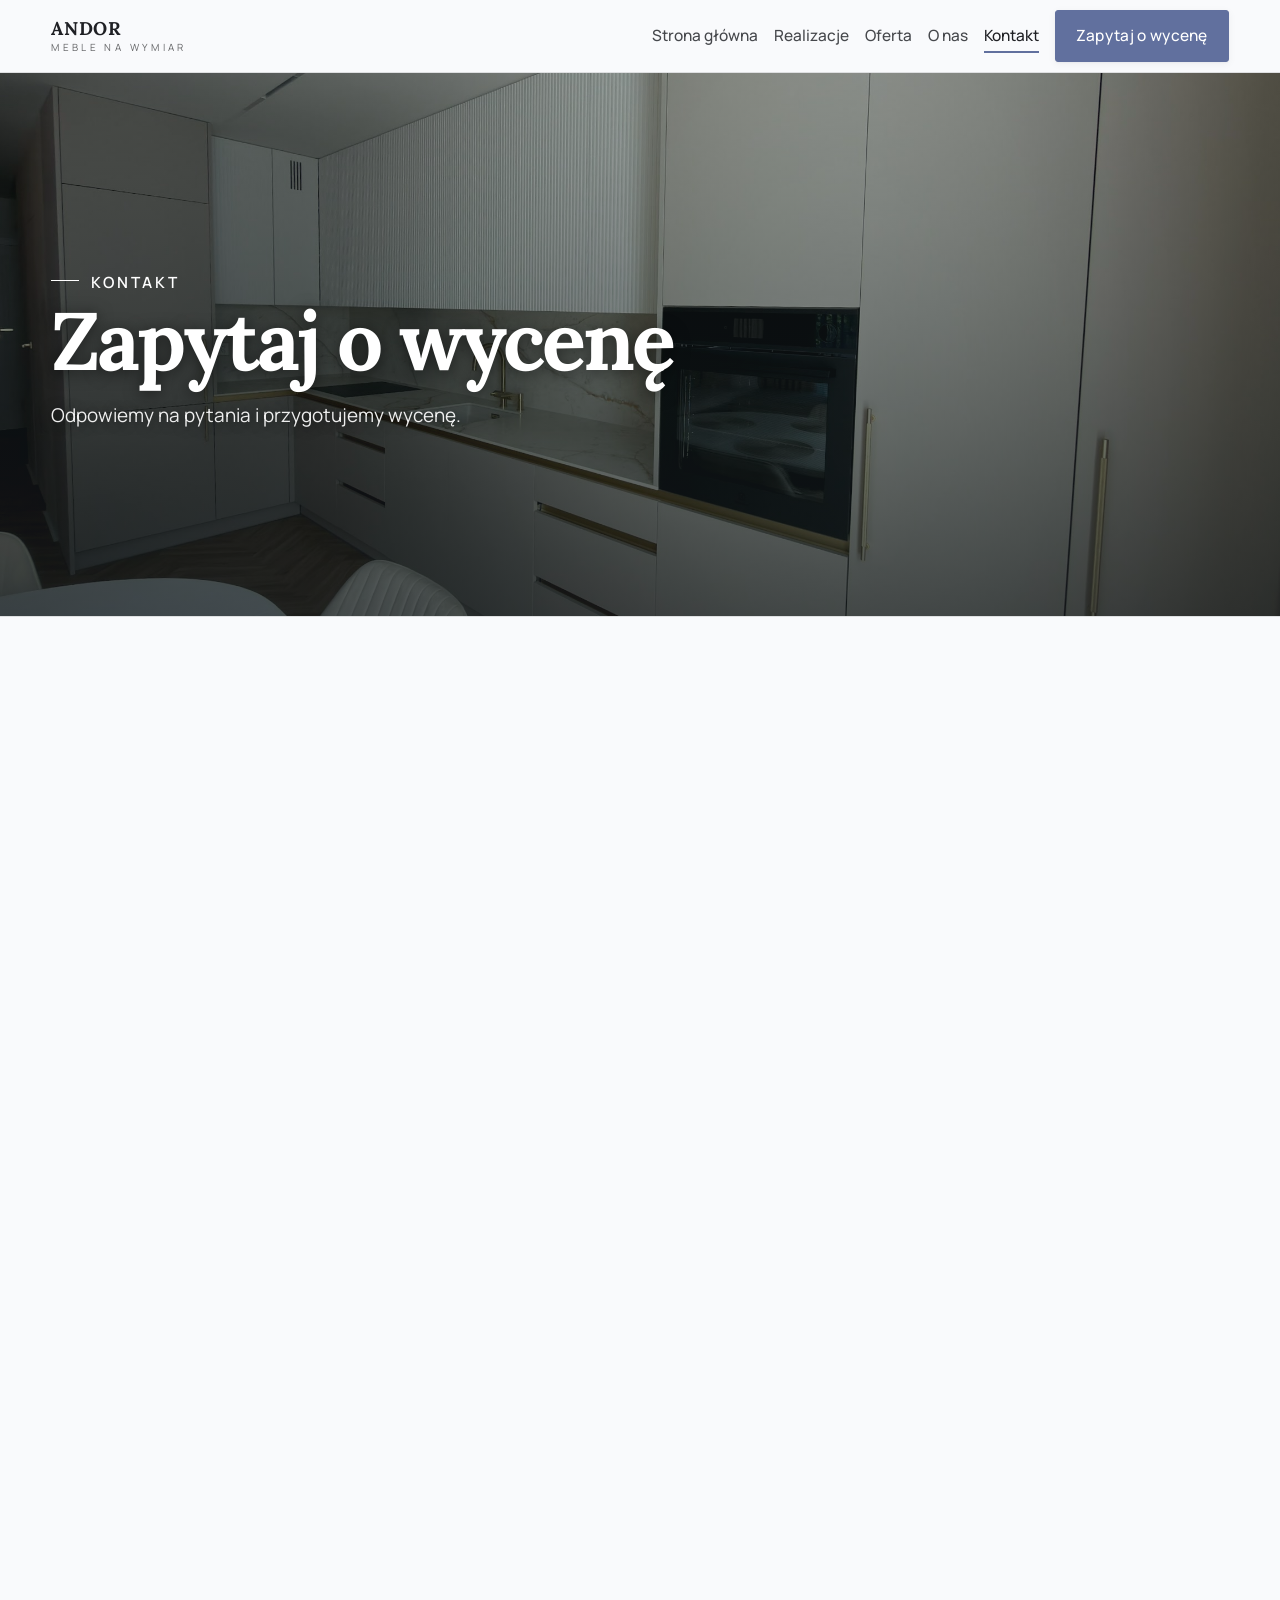
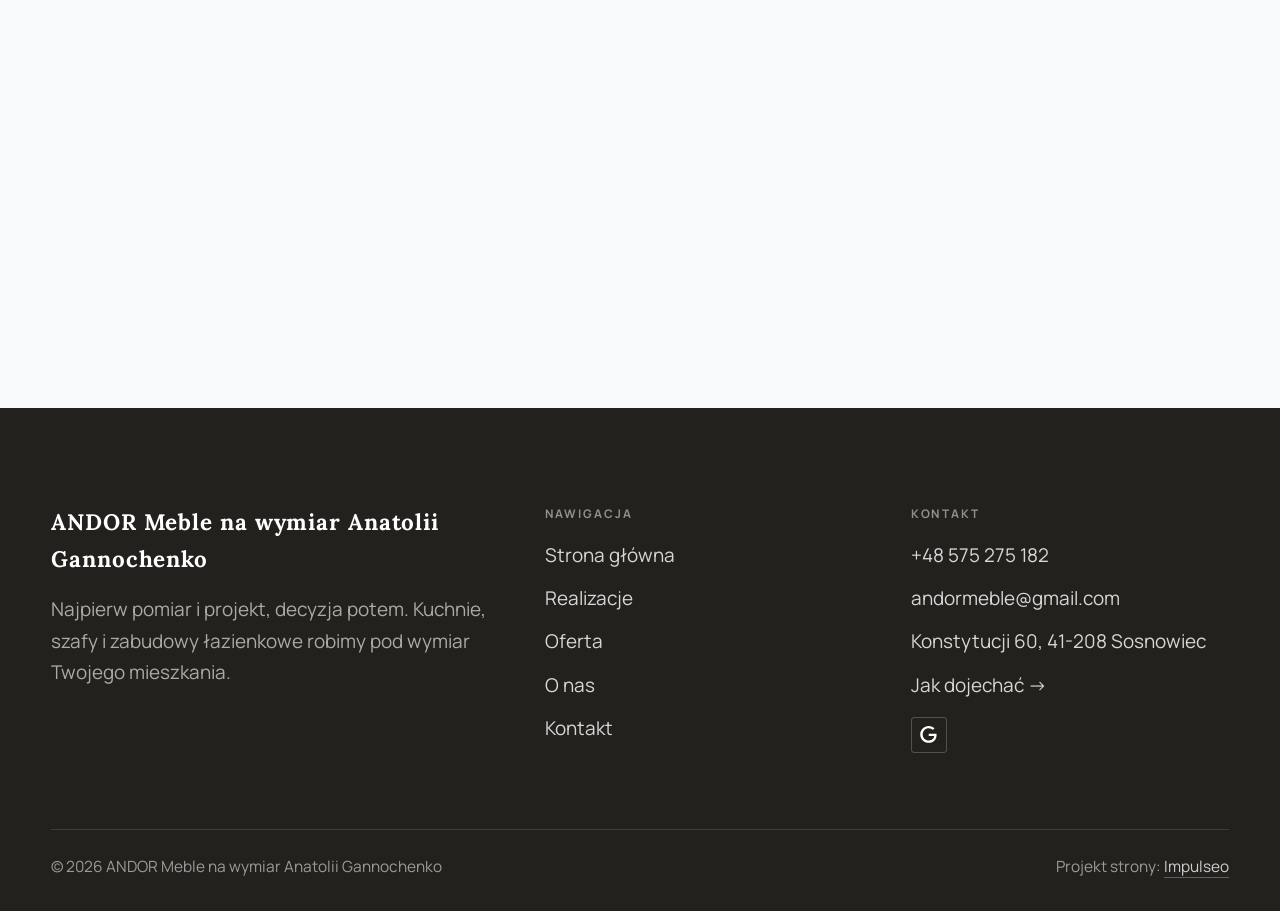
==== kontakt.html @ 0bb1da8a "Strona demo: andor-meble-na-wymiar-anatolii-gannochenko" ====
<!DOCTYPE html>
<html lang="pl">
<head>
<meta charset="UTF-8">
<meta name="viewport" content="width=device-width, initial-scale=1.0">
<title>Kontakt - ANDOR Meble na wymiar Anatolii Gannochenko</title>
<meta name="description" content="Kontakt ANDOR Meble na wymiar Anatolii Gannochenko - Konstytucji 60, 41-208 Sosnowiec">
<link rel="canonical" href="https://impulseo-pl.github.io/andor-meble-na-wymiar-anatolii-gannochenko/kontakt.html">
<meta name="robots" content="noindex, nofollow">
<meta property="og:type" content="website">
<meta property="og:locale" content="pl_PL">
<meta property="og:site_name" content="ANDOR Meble na wymiar Anatolii Gannochenko">
<meta property="og:title" content="Kontakt - ANDOR Meble na wymiar Anatolii Gannochenko">
<meta property="og:description" content="Kontakt ANDOR Meble na wymiar Anatolii Gannochenko - Konstytucji 60, 41-208 Sosnowiec">
<meta property="og:url" content="https://impulseo-pl.github.io/andor-meble-na-wymiar-anatolii-gannochenko/kontakt.html">
<meta property="og:image" content="https://impulseo-pl.github.io/andor-meble-na-wymiar-anatolii-gannochenko/img/og.jpg">
<meta property="og:image:width" content="1200">
<meta property="og:image:height" content="630">
<meta name="twitter:card" content="summary_large_image">
<link rel="preconnect" href="https://fonts.googleapis.com">
<link rel="preconnect" href="https://fonts.gstatic.com" crossorigin>
<link href="https://fonts.googleapis.com/css2?family=Lora:wght@500;600;700&family=Manrope:wght@400;500;600&display=swap" rel="stylesheet">
<link rel="stylesheet" href="assets/styles.css?v=60526d56">
</head>
<body>

<header class="nav">
  <div class="wrap nav-inner">
    <a class="brand" href="index.html"><span class="name">ANDOR</span><span class="sub">Meble na wymiar</span></a>
    <nav class="nav-links">
      <a href="index.html">Strona główna</a>
      <a href="realizacje.html">Realizacje</a>
      <a href="oferta.html">Oferta</a>
      <a href="o-nas.html">O nas</a>
      <a href="kontakt.html" class="active" aria-current="page">Kontakt</a>
      <a href="kontakt.html" class="btn btn-accent">Zapytaj o wycenę</a>
    </nav>
    <button class="nav-toggle" aria-label="Menu"><span></span><span></span><span></span></button>
  </div>
</header>

<main>
<section class="pagehead">
  <img src="img/g6.jpg" alt="ANDOR Meble na wymiar Anatolii Gannochenko - Zapytaj o wycenę" width="2308" height="1700" decoding="async">
  <div class="wrap">
    <span class="eyebrow">Kontakt</span>
    <h1>Zapytaj o wycenę</h1>
    <p>Odpowiemy na pytania i przygotujemy wycenę.</p>
  </div>
</section>
<section>
  <div class="wrap contact-grid">
    <div class="reveal">
      <span class="eyebrow">Dane kontaktowe</span>
      <h2 style="margin:var(--space-4) 0 var(--space-6)">ANDOR Meble na wymiar Anatolii Gannochenko</h2>
      <div class="info-list">
        <div class="info-row"><div class="ic"><svg class="ico-tel" width="16" height="16" viewBox="0 0 24 24" fill="none" aria-hidden="true"><path d="M6.6 10.8a15.5 15.5 0 0 0 6.6 6.6l2.2-2.2a1 1 0 0 1 1-.24 11.4 11.4 0 0 0 3.6.58 1 1 0 0 1 1 1V20a1 1 0 0 1-1 1A17 17 0 0 1 3 4a1 1 0 0 1 1-1h3.5a1 1 0 0 1 1 1c0 1.25.2 2.46.58 3.6a1 1 0 0 1-.25 1l-2.23 2.2Z" fill="currentColor"/></svg></div><div><div class="lbl">Telefon</div><a class="val" href="tel:+48575275182">+48 575 275 182</a></div></div>
        <div class="info-row"><div class="ic"><svg class="ico-mail" width="16" height="16" viewBox="0 0 24 24" fill="none" aria-hidden="true"><rect x="3.2" y="5.5" width="17.6" height="13" rx="1.6" stroke="currentColor" stroke-width="1.6"/><path d="M4 7l8 6 8-6" stroke="currentColor" stroke-width="1.6" stroke-linecap="round" stroke-linejoin="round"/></svg></div><div><div class="lbl">E-mail</div><a class="val" href="mailto:andormeble@gmail.com">andormeble@gmail.com</a></div></div>
        <div class="info-row"><div class="ic"><svg class="ico-pin" width="16" height="16" viewBox="0 0 24 24" fill="none" aria-hidden="true"><path d="M12 21s7-6.1 7-11.5A7 7 0 0 0 5 9.5C5 14.9 12 21 12 21Z" stroke="currentColor" stroke-width="1.6" fill="none"/><circle cx="12" cy="9.5" r="2.4" fill="currentColor"/></svg></div><div><div class="lbl">Adres</div><div class="val">Konstytucji 60, 41-208 Sosnowiec</div></div></div>
      </div>
    </div>
    <div class="reveal">
      <form class="form" action="https://formsubmit.co/andormeble@gmail.com" method="POST">
        <input type="hidden" name="_subject" value="Zapytanie ze strony ANDOR Meble na wymiar Anatolii Gannochenko">
        <input type="hidden" name="_captcha" value="false">
        <input type="hidden" name="_template" value="table">
        <div class="fld"><label for="name">Imię / firma</label><input id="name" name="name" type="text" placeholder="np. Jan Kowalski" required></div>
        <div class="fld"><label for="email">E-mail</label><input id="email" name="email" type="email" placeholder="adres@email.pl" required></div>
        <div class="fld"><label for="phone">Telefon</label><input id="phone" name="phone" type="tel" placeholder="+48 ..."></div>
        <div class="fld"><label for="msg">Czego dotyczy zapytanie?</label><textarea id="msg" name="message" placeholder="Napisz krótko, w czym możemy pomóc" required></textarea></div>
        <button type="submit" class="btn btn-accent" style="width:100%;justify-content:center">Wyślij zapytanie <span class="arr">→</span></button>
        <p class="note">Wiadomość trafi bezpośrednio do nas. Można też zadzwonić: +48 575 275 182.</p>
      </form>
    </div>
  </div>
</section>
<section style="padding-top:0">
  <div class="wrap reveal">
    <iframe class="map" title="ANDOR Meble na wymiar Anatolii Gannochenko - Sosnowiec" src="https://maps.google.com/maps?q=50.2473196%2C19.1652448&z=15&output=embed" loading="lazy" referrerpolicy="no-referrer-when-downgrade"></iframe>
  </div>
</section>
</main>

<footer>
  <div class="wrap">
    <div class="foot-grid">
      <div class="foot-brand">
        <div class="name">ANDOR Meble na wymiar Anatolii Gannochenko</div>
        <p>Najpierw pomiar i projekt, decyzja potem. Kuchnie, szafy i zabudowy łazienkowe robimy pod wymiar Twojego mieszkania.</p>
      </div>
      <div class="foot-col">
        <h4>Nawigacja</h4>
        <a href="index.html">Strona główna</a>
        <a href="realizacje.html">Realizacje</a>
        <a href="oferta.html">Oferta</a>
        <a href="o-nas.html">O nas</a>
        <a href="kontakt.html">Kontakt</a>
      </div>
      <div class="foot-col">
        <h4>Kontakt</h4>
        <a href="tel:+48575275182">+48 575 275 182</a>
        <a href="mailto:andormeble@gmail.com">andormeble@gmail.com</a>
        <p>Konstytucji 60, 41-208 Sosnowiec</p>
        <a href="https://www.google.com/maps/place/ANDOR+Meble+na+wymiar+Anatolii+Gannochenko/@50.2473196,19.1652448,715m/data=!4m6!3m5!1s0x4716c51454187bd5:0x3b35d7036b47fb32!8m2!3d50.2473196!4d19.1652448" target="_blank" rel="noopener">Jak dojechać →</a>
      <div class="foot-soc">
        <a class="soc" href="https://www.google.com/maps/place/ANDOR+Meble+na+wymiar+Anatolii+Gannochenko/@50.2473196,19.1652448,715m/data=!4m6!3m5!1s0x4716c51454187bd5:0x3b35d7036b47fb32!8m2!3d50.2473196!4d19.1652448" target="_blank" rel="noopener" aria-label="Google - ANDOR Meble na wymiar Anatolii Gannochenko"><svg viewBox="0 0 24 24" aria-hidden="true" focusable="false"><path d="M12.48 10.92v3.28h7.84c-.24 1.84-.853 3.187-1.787 4.133-1.147 1.147-2.933 2.4-6.053 2.4-4.827 0-8.6-3.893-8.6-8.72s3.773-8.72 8.6-8.72c2.6 0 4.507 1.027 5.907 2.347l2.307-2.307C18.747 1.44 16.133 0 12.48 0 5.867 0 .307 5.387.307 12s5.56 12 12.173 12c3.573 0 6.267-1.173 8.373-3.36 2.16-2.16 2.84-5.213 2.84-7.667 0-.76-.053-1.467-.173-2.053H12.48z" fill="currentColor"/></svg></a>
      </div>
      </div>
    </div>
    <div class="foot-bot">
      <span>© 2026 ANDOR Meble na wymiar Anatolii Gannochenko</span>
      <span>Projekt strony: <a class="foot-credit" href="https://impulseo.pl" target="_blank" rel="noopener">Impulseo</a></span>
    </div>
  </div>
</footer>
<div class="sticky-reserve"><a class="sr-book" href="kontakt.html">Zapytaj o wycenę</a><a class="sr-call" href="tel:+48575275182" aria-label="Zadzwoń"><svg class="ico-tel" width="16" height="16" viewBox="0 0 24 24" fill="none" aria-hidden="true"><path d="M6.6 10.8a15.5 15.5 0 0 0 6.6 6.6l2.2-2.2a1 1 0 0 1 1-.24 11.4 11.4 0 0 0 3.6.58 1 1 0 0 1 1 1V20a1 1 0 0 1-1 1A17 17 0 0 1 3 4a1 1 0 0 1 1-1h3.5a1 1 0 0 1 1 1c0 1.25.2 2.46.58 3.6a1 1 0 0 1-.25 1l-2.23 2.2Z" fill="currentColor"/></svg></a></div>
<div class="demo-wazne" data-do="2026-10-19" data-cykl="3" hidden><svg class="dw-ico" width="13" height="13" viewBox="0 0 24 24" fill="none" aria-hidden="true"><circle cx="12" cy="12" r="8.6" stroke="currentColor" stroke-width="1.8"/><path d="M12 7.2V12l3.3 2" stroke="currentColor" stroke-width="1.8" stroke-linecap="round"/></svg><span class="dw-txt"></span></div>

<script src="assets/main.js"></script>
</body>
</html>
---- assets/styles.css ----
/* ============================================================
   STOLBASZ — premium, architektoniczny B2B fit-out
   Jasna paleta, zero brązu. System wg premium-web-craft.
   Projekt strony: Impulseo (impulseo.pl)
   ============================================================ */

:root{
  /* PALETA — jasna, architektoniczna, chłodna */
  --paper:#F3F1EC;          /* główne tło */
  --paper-2:#E6E3DB;        /* sekcje alternatywne (chłodny jasny szary) */
  --paper-3:#E6E3DB;        /* delikatne wypełnienia */
  --ink:#23211E;            /* tekst główny — chłodny grafit */
  --ink-soft:#43403A;       /* nagłówki drugorzędne */
  --muted:#87837A;          /* tekst poboczny */
  --line:rgba(35,33,30,.12);/* hairline */
  --accent:#8A6B3C;         /* stonowany petrol-slate — jedyny akcent */
  --accent-d:#6E5430;
  --accent-soft:rgba(138,107,60,.10);
  --dark:#23211E;           /* sekcje ciemne (stopka/CTA) */

  /* HOVER ZDJĘĆ — JEDEN standard dla całego silnika (decyzja K. 04.08.2026, artefakt z wariantami).
     AKTUALNE (K.+Szymon 09.08.2026, wybór z artefaktu 6 wariantów): zoom 1.05 przy 1.4s -
     przy tak długim czasie mocniejszy kadr NIE skacze, tylko „oddycha". Poprzedni standard
     (1.02 / .55s z 04.08) odbierany jako dynamiczny i szybki.
     Spoczynek lekko przygaszony, ale TYLKO tam, gdzie jest mysz (@media hover:hover) —
     na telefonie zdjęcia zostają w pełnej jasności. */
  --img-zoom:1.05;                   /* K.+Szymon 09.08: wariant F z artefaktu porównawczego */
  --img-rest:brightness(.95) saturate(.99);
  --img-hot:brightness(1.06) saturate(1.05);
  --img-dur:1.4s;                    /* K.+Szymon 09.08 (wariant F): powoli = elegancko */
  --img-ease:cubic-bezier(.16,.84,.44,1);  /* miękki ogon, efekt „oddychania" */

  /* ODSTĘPY — skala 4/8 */
  --space-1:4px; --space-2:8px; --space-3:12px; --space-4:16px; --space-5:24px;
  --space-6:32px; --space-7:48px; --space-8:64px; --space-9:96px; --space-10:128px;

  /* TYPOGRAFIA — fluid clamp() (skala podbita 16.07.2026: większe, czytelniejsze litery — uwaga Adama) */
  --text-sm:clamp(.9rem,.87rem + .12vw,1rem);
  --text-base:clamp(1.08rem,1.04rem + .18vw,1.2rem);
  --text-lg:clamp(1.24rem,1.15rem + .34vw,1.44rem);
  --text-h3:clamp(1.34rem,1.22rem + .55vw,1.66rem);
  --text-h2:clamp(2.1rem,1.66rem + 2.1vw,3.1rem);
  --text-h1:clamp(2.9rem,2.1rem + 4vw,5.1rem);

  /* PROMIENIE — architektoniczne, raczej ostre */
  --r-sm:3px; --r-md:6px; --r-lg:10px;

  /* RUCH */
  --ease:cubic-bezier(.25,.46,.45,.94); --dur:.24s;

  /* CIENIE — miękkie, warstwowe */
  --sh-sm:0 1px 2px rgba(16,24,32,.04), 0 2px 8px rgba(16,24,32,.05);
  --sh-md:0 2px 6px rgba(16,24,32,.05), 0 12px 28px -8px rgba(16,24,32,.12);
  --sh-lg:0 6px 14px rgba(16,24,32,.07), 0 26px 56px -18px rgba(16,24,32,.22);

  --hairline:1px solid var(--line);

  --font-display:'Lora',serif;
  --font-body:'Manrope',sans-serif;
}

*{box-sizing:border-box;margin:0;padding:0}
html{scroll-behavior:smooth}
body{
  font-family:var(--font-body);
  font-size:var(--text-base);
  line-height:1.65;
  color:var(--ink);
  background:var(--paper);
  -webkit-font-smoothing:antialiased;
  text-rendering:optimizeLegibility;
}
img{max-width:100%;height:auto;display:block}  /* height:auto = width/height z atrybutów trzyma proporcje (TOP#12) */
a{color:inherit;text-decoration:none}

.wrap{width:min(92%,1180px);margin-inline:auto}
section{padding-block:clamp(52px,6.5vw,96px)}

h1,h2,h3{font-family:var(--font-display);font-weight:700;line-height:1.08;letter-spacing:-.02em;color:var(--ink)}
h1{font-size:var(--text-h1);letter-spacing:-.035em}
h2{font-size:var(--text-h2);letter-spacing:-.025em}
h3{font-size:var(--text-h3)}
/* MIARA — długość wiersza. WCAG 2.2 SC 1.4.8: max 80 znaków; Butterick: 45–90.
   68ch daje realnie 72–78 znaków polskiego tekstu, czyli z zapasem pod granicą.
   Wcześniej limit miał TYLKO <p> — <li>, <blockquote> i <dd> nie miały żadnego,
   i to jedyny powód, dla którego 23 bloki na dwóch oddanych stronach jadą po
   83–106 znaków w wierszu (pomiar 07.08.2026, bramka `miara`).
   ⚠️ Listy i definicje ograniczamy TYLKO bez klasy: `ul`/`ol` z klasą to u nas
   układ (siatki kafli, menu), a nie tekst ciągły — tam miarę wyznacza układ. */
/* 60ch, nie 68ch (K. 10.08): po zmianie fontów na węższe kroje (DM Sans i spółka)
   w 68ch mieściło się ~90 znaków - bramka pikselowa słusznie zgłaszała przekroczenie
   granicy 80. Pomiar na żywej przeglądarce: 60ch = 90 znaków, 53ch = ~78 znaków, czyli normę WCAG 1.4.8. */
:root{ --miara:53ch }
p{max-width:min(100%,var(--miara))}
blockquote,
ul:not([class])>li, ol:not([class])>li,
dl:not([class])>dd{max-width:min(100%,var(--miara))}

/* ⚠️ Świadomie BEZ wyjątku `.tile p,.card p,.svc p{max-width:none}`, choć nasuwa się sam:
   te akapity BYŁY już ograniczone (stare `p{max-width:65ch}`), więc „wyjątek" nie odblokowałby
   niczego nowego — tylko ROZLUŹNIŁ stan sprzed zmiany na wszystkich demach naraz.
   `figcaption` żadna z reguł wyżej nie dotyczy, więc też nie potrzebuje zwolnienia. */

/* ŁAMANIE. `balance` wyrównuje długości wierszy w nagłówku, `pretty` pilnuje ostatniego
   wiersza akapitu, żeby nie został w nim jeden wyraz. Obsługiwane od Chrome 117 /
   Safari 17.5; starsze przeglądarki po prostu ignorują tę własność.
   `text-wrap:pretty` nie występowało dotąd ANI RAZ w silniku ani w repo klientów. */
h1,h2,h3,.lead,.lede{text-wrap:balance}
p,li,blockquote,dd{text-wrap:pretty}

.eyebrow{
  font-family:var(--font-body);
  font-size:var(--text-sm);
  font-weight:600;
  letter-spacing:.18em;
  text-transform:uppercase;
  color:var(--accent);
  display:inline-flex;align-items:center;gap:var(--space-3);
}
/* flex:none + margin-top = kreska trzyma się PIERWSZEJ linii. Wcześniej align-items:center
   centrowało ją względem całego bloku i przy zawinięciu (długi kicker typu
   „…WNĘTRZ · LESZNO · OD 2019") druga linia lądowała z brzydkim wcięciem. */
.eyebrow{align-items:flex-start}
.eyebrow>*,.eyebrow{text-wrap:balance}   /* dlugi kicker lamal sie na sierote typu samo „2019" w drugiej linii */
.eyebrow::before{content:"";width:28px;height:1px;background:var(--accent);display:inline-block;flex:none;margin-top:.62em}

.muted{color:var(--muted)}
.lead{font-size:var(--text-lg);line-height:1.55;color:var(--ink-soft);max-width:50ch}

/* ---------- BUTTONS ---------- */
.btn{
  display:inline-flex;align-items:center;gap:var(--space-2);
  font-weight:600;font-size:var(--text-sm);letter-spacing:.02em;
  padding:var(--space-4) var(--space-6);
  border-radius:var(--r-sm);
  transition:transform var(--dur) var(--ease),box-shadow var(--dur) var(--ease),background var(--dur) var(--ease);
  cursor:pointer;border:1px solid transparent;
}
.btn-accent{background:var(--accent);color:#fff;box-shadow:var(--sh-sm)}
.btn-accent:hover{background:var(--accent-d);transform:translateY(-2px);box-shadow:var(--sh-md)}
.btn-accent:active{transform:translateY(0);box-shadow:var(--sh-sm)}
.btn-ghost{background:transparent;color:var(--ink);border-color:var(--line)}
.btn-ghost:hover{border-color:var(--accent);color:var(--accent);transform:translateY(-2px)}
.btn-light{background:#fff;color:var(--ink);box-shadow:var(--sh-sm)}
.btn-light:hover{transform:translateY(-2px);box-shadow:var(--sh-md)}
.btn .arr{transition:transform var(--dur) var(--ease)}
.btn:hover .arr{transform:translateX(4px)}

/* ---------- NAV ---------- */
.nav{
  position:sticky;top:0;z-index:50;
  background:color-mix(in srgb,var(--paper) 88%,transparent);
  backdrop-filter:saturate(140%) blur(10px);
  border-bottom:var(--hairline);
}
.nav-inner{display:flex;align-items:center;justify-content:space-between;gap:var(--space-5);height:72px}
/* ANTY-NACHODZENIE (K. 05.08.2026): długa nazwa firmy + przycisk z pełnym numerem nie mieściły się w pasku
   i flex ściskał linki PONIŻEJ ich treści - "Kontakt" wchodził na ramkę "Zadzwoń +48 ...". Teraz ustępuje
   nazwa marki (skrót wielokropkiem), a menu i przycisk nigdy się nie kurczą ani nie zachodzą na siebie. */
.brand{display:flex;flex-direction:column;line-height:1;min-width:0;flex:0 1 auto}
.brand .name{font-family:var(--font-display);font-weight:800;font-size:1.35rem;letter-spacing:.04em;white-space:nowrap;overflow:hidden;text-overflow:ellipsis}
.brand .sub{font-size:.62rem;letter-spacing:.34em;text-transform:uppercase;color:var(--muted);margin-top:5px;white-space:nowrap;overflow:hidden;text-overflow:ellipsis}
.nav-links{display:flex;align-items:center;gap:var(--space-6);flex:0 0 auto}
.nav-links a{font-size:var(--text-sm);font-weight:500;color:var(--ink-soft);position:relative;padding-block:4px;white-space:nowrap;transition:color var(--dur) var(--ease)}
.nav-links a::after{content:"";position:absolute;left:0;bottom:0;width:0;height:1.5px;background:var(--accent);transition:width var(--dur) var(--ease)}
.nav-links a:hover,.nav-links a.active{color:var(--ink)}
.nav-links a:hover::after,.nav-links a.active::after{width:100%}
.nav-links .btn{padding:var(--space-2) var(--space-5)}
/* przyciski w nav: właściwy kolor (przebij .nav-links a) + bez podkreślenia */
.nav-links a.btn-accent{color:#fff}
.nav-links a.btn-ghost,.nav-links a.btn-light{color:var(--ink)}
/* CTA w pasku: NIE podkreślenie spod linków menu, ale ten sam przelatujący błysk,
   co na wszystkich innych przyciskach (zgłoszenie K. 13.08.2026 - „na hero jest efekt
   światła przechodzącego przez przycisk, na navbarze go nie ma, a mają być identyczne").
   Reguła `.nav-links a::after` jest silniejsza od `.btn::after`, więc trzeba jej
   geometrię wyzerować i wpisać połysk z nazwy - samo `display:none` gasiło efekt. */
.nav-links a.btn::after{
  display:block;content:"";position:absolute;inset:0;z-index:-1;pointer-events:none;
  width:auto;height:auto;border-radius:inherit;   /* kasuje geometrię podkreślenia (width:0;height:1.5px) */
  background:linear-gradient(100deg,transparent 32%,rgba(255,255,255,.20) 50%,transparent 68%);
  translate:-120% 0}
@media (prefers-reduced-motion:no-preference){
  .nav-links a.btn:hover::after{translate:120% 0;transition:translate .75s var(--mt-ease,cubic-bezier(.16,.84,.44,1))}
}
.nav-toggle{display:none;background:none;border:none;cursor:pointer;flex-direction:column;gap:5px;padding:8px}
.nav-toggle span{width:24px;height:2px;background:var(--ink);transition:var(--dur)}
/* Ciasny zakres MIĘDZY menu mobilnym a pełnym pulpitem: zbijamy odstępy i nazwę marki,
   żeby wszystko zmieściło się naturalnie, zanim w ogóle dojdzie do skracania wielokropkiem. */
@media(max-width:1280px) and (min-width:921px){
  .nav-links{gap:var(--space-4)}
  .nav-links .btn{padding:var(--space-2) var(--space-4)}
  .brand .name{font-size:1.15rem}
}

/* ---------- HERO (split) ---------- */
.hero{position:relative;overflow:hidden;border-bottom:var(--hairline)}
.hero-grid{display:grid;grid-template-columns:1.05fr .95fr;gap:clamp(24px,4vw,60px);align-items:center;
  padding-block:clamp(36px,4.5vw,64px)}
.hero-copy .eyebrow{margin-bottom:var(--space-5)}
.hero-copy h1{margin-bottom:var(--space-5)}
.hero-copy .lead{margin-bottom:var(--space-7)}
.hero-actions{display:flex;flex-wrap:wrap;gap:var(--space-4)}
.hero-art{position:relative;aspect-ratio:4/3;border-radius:var(--r-lg);overflow:hidden;box-shadow:var(--sh-lg)}
.hero-art img{width:100%;height:100%;object-fit:cover}
.hero-art::after{content:"";position:absolute;inset:0;background:linear-gradient(180deg,transparent 55%,rgba(18,24,28,.28))}
.hero-badge{position:absolute;left:var(--space-5);bottom:var(--space-5);z-index:2;
  background:rgba(252,252,251,.94);backdrop-filter:blur(4px);
  border-radius:var(--r-md);padding:var(--space-4) var(--space-5);box-shadow:var(--sh-md);max-width:78%}
.hero-badge strong{display:block;font-family:var(--font-display);font-size:1rem;letter-spacing:-.01em}
.hero-badge span{font-size:var(--text-sm);color:var(--muted)}

/* ---------- HERO duży / kinowy (strona główna) ---------- */
.hero-cine{position:relative;min-height:clamp(560px,82vh,840px);min-height:clamp(560px,82svh,840px);display:flex;align-items:center;overflow:hidden;border-bottom:var(--hairline)}
.hero-cine>img{position:absolute;inset:0;width:100%;height:100%;object-fit:cover;z-index:0}
.hero-cine::after{content:"";position:absolute;inset:0;z-index:1;
  background:linear-gradient(95deg,rgba(13,18,23,.86) 0%,rgba(13,18,23,.64) 32%,rgba(13,18,23,.24) 62%,rgba(13,18,23,.04) 100%)}
.hero-cine .wrap{position:relative;z-index:2;padding-block:var(--space-8)}
.hero-cine .hero-copy{max-width:660px}
.hero-cine .eyebrow{color:#fff;margin-bottom:var(--space-5)}
.hero-cine .eyebrow::before{background:#fff}
.hero-cine h1{color:#fff;margin-bottom:var(--space-5);font-size:clamp(2.9rem,2rem + 4.4vw,5.2rem);text-wrap:balance}
.hero-cine .lead{color:rgba(255,255,255,.92);max-width:48ch;margin-bottom:var(--space-7)}
.hero-cine .hero-actions{display:flex;flex-wrap:wrap;gap:var(--space-4)}
/* NISKIE OKNO (laptop z dokiem i paskami przeglądarki ma ~700-780 px wysokości widoku):
   H1 do 5.2rem + długi lead nie mieściły się i przyciski wypadały POD krawędź ekranu -
   klient widział stronę bez ani jednego CTA. Skalujemy w dół, zamiast przycinać treść. */
@media(min-width:821px) and (max-height:820px){
  .hero-cine{min-height:clamp(520px,94svh,780px)}
  .hero-cine .wrap{padding-block:var(--space-6)}
  .hero-cine h1{font-size:clamp(2.2rem,1.5rem + 2.6vw,3.6rem);margin-bottom:var(--space-4)}
  .hero-cine .eyebrow{margin-bottom:var(--space-4)}
  .hero-cine .lead{margin-bottom:var(--space-5);max-width:44ch}
}
@media(max-width:680px){
  .hero-cine{min-height:clamp(520px,76vh,640px);min-height:clamp(520px,76svh,640px);align-items:flex-end}
  .hero-cine::after{background:linear-gradient(0deg,rgba(13,18,23,.9) 6%,rgba(13,18,23,.45) 55%,rgba(13,18,23,.25) 100%)}
  .hero-cine .wrap{padding-bottom:var(--space-9)}
  /* TELEFON (~90% oglądających): lead potrafił zająć 8 linii i zepchnąć CTA poza pierwszy ekran.
     Zwężamy interlinię i skalę - treści nie ucinamy, bo to ona sprzedaje. */
  .hero-cine .lead{font-size:.98rem;line-height:1.5;margin-bottom:var(--space-5)}
  .hero-cine .eyebrow{font-size:.72rem;letter-spacing:.13em;margin-bottom:var(--space-4)}
  .hero-cine .eyebrow::before{width:20px}
  .hero-cine h1{margin-bottom:var(--space-4)}
}

/* full-bleed hero variant (podstrony) */
.pagehead{position:relative;min-height:46vh;min-height:46svh;display:flex;align-items:flex-end;overflow:hidden;border-bottom:var(--hairline)}
.pagehead img{position:absolute;inset:0;width:100%;height:100%;object-fit:cover}
/* 10.08.2026 (decyzja K.): mocniejsze przyciemnienie + cień pod tekstem. Bramka mierzyła na
   nagłówkach podstron 3,38-3,43:1 przy wymaganych 4,5 — jasne zdjęcie (hala, śnieg, niebo)
   podchodziło pod biały tekst. Zdjęcia klientów są różne, więc kontrast musi dawać WARSTWA,
   a nie szczęśliwy dobór kadru. */
.pagehead::after{content:"";position:absolute;inset:0;background:linear-gradient(180deg,rgba(18,24,28,.40),rgba(18,24,28,.76))}
.pagehead .wrap{position:relative;z-index:2;padding-block:var(--space-9);color:#fff}
.pagehead h1{color:#fff;max-width:18ch;text-shadow:0 2px 16px rgba(0,0,0,.55)}
.pagehead .eyebrow{color:#fff}
.pagehead .eyebrow::before{background:#fff}
.pagehead p{color:rgba(255,255,255,.92);margin-top:var(--space-4);max-width:54ch;text-shadow:0 1px 12px rgba(0,0,0,.5)}

/* ---------- STRIP (pasek skrótów / liczby) ---------- */
.strip{background:var(--dark);color:#fff}
/* PASEK HASEŁ — standard 04.08.2026 (decyzja K.): 5 haseł w JEDNYM rzędzie, tekst WYŚRODKOWANY,
   węższe marginesy boczne niż reszta strony (pasek ma iść szerzej), równe wysokości kolumn. */
.strip .wrap{width:min(96%,1440px);display:grid;grid-template-columns:repeat(5,1fr);
  gap:var(--space-5);padding-block:var(--space-7);align-items:stretch}
.strip .item .k{font-family:var(--font-display);font-size:clamp(1.05rem,.82rem + .85vw,1.55rem);
  font-weight:800;letter-spacing:-.02em;color:#fff;line-height:1.18;text-wrap:balance}
.strip .item .v{font-size:var(--text-sm);color:rgba(255,255,255,.66);margin-top:var(--space-2);line-height:1.4}
.strip .item{border-left:2px solid var(--accent);padding-inline:var(--space-4);
  text-align:center;display:flex;flex-direction:column;justify-content:center}
/* liczba kolumn = liczba haseł, żeby ostatnie nie zostawało samo w drugim rzędzie.
   Klasę n-N nadaje multipage.py; domyślnie (bez klasy) pasek jest 5-kolumnowy. */
.strip.n-2 .wrap{grid-template-columns:repeat(2,1fr)}
.strip.n-3 .wrap{grid-template-columns:repeat(3,1fr)}
.strip.n-4 .wrap{grid-template-columns:repeat(4,1fr);gap:var(--space-6)}
.strip.n-4 .item .k{font-size:clamp(1.3rem,1rem + 1.1vw,2rem)}
.strip.n-6 .wrap{grid-template-columns:repeat(6,1fr);gap:var(--space-4)}
.strip.n-6 .item .k{font-size:clamp(.98rem,.8rem + .7vw,1.35rem)}
/* równe łamanie: zamiast "długa linia + jedno słowo" obie linie zbliżonej długości */
.strip .item .k{text-wrap:balance}

/* ---------- SECTION HEAD ---------- */
.head{max-width:48rem;margin-bottom:var(--space-8)}
.head.center{margin-inline:auto;text-align:center}
.head .eyebrow{margin-bottom:var(--space-4)}
.head h2{margin-bottom:var(--space-4)}
.head p{color:var(--muted);font-size:var(--text-lg);line-height:1.55}
.head.center p{margin-inline:auto}

/* ---------- INTRO SPLIT ---------- */
.split{display:grid;grid-template-columns:.92fr 1.08fr;gap:clamp(28px,5vw,80px);align-items:center}
.split.rev{grid-template-columns:1.08fr .92fr}
.split.rev .split-art{order:-1}
.split-art{position:relative;aspect-ratio:5/4;border-radius:var(--r-lg);overflow:hidden;box-shadow:var(--sh-lg)}
.split-art img{width:100%;height:100%;object-fit:cover}
.split-copy h2{margin-bottom:var(--space-5)}
.split-copy p+p{margin-top:var(--space-4)}
.split-copy .btn{margin-top:var(--space-6)}

/* ---------- SERVICES (zakres) ---------- */
.svc-grid{display:grid;grid-template-columns:repeat(auto-fit,minmax(280px,1fr));gap:var(--space-5)}
.svc{background:#fff;border:var(--hairline);border-radius:var(--r-md);padding:var(--space-7) var(--space-6);
  transition:transform var(--dur) var(--ease),box-shadow var(--dur) var(--ease),border-color var(--dur) var(--ease);
  position:relative;overflow:hidden}
.svc::before{content:"";position:absolute;left:0;top:0;width:3px;height:0;background:var(--accent);transition:height var(--dur) var(--ease)}
.svc:hover{transform:translateY(-4px);box-shadow:var(--sh-md);border-color:transparent}
.svc:hover::before{height:100%}
.svc .ic{font-family:var(--font-display);font-size:.8rem;font-weight:700;letter-spacing:.12em;color:var(--accent);margin-bottom:var(--space-4)}
.svc h3{margin-bottom:var(--space-3);font-size:1.22rem}
.svc p{color:var(--muted);font-size:var(--text-base);line-height:1.6}

/* big detailed service rows */
.svc-row{display:grid;grid-template-columns:.8fr 1.2fr;gap:clamp(20px,4vw,60px);align-items:center;padding-block:var(--space-8)}
.svc-row+.svc-row{border-top:var(--hairline)}
.svc-row.rev{grid-template-columns:1.2fr .8fr}
/* Naprzemienny układ wierszy oferty: co drugi wiersz ma zdjęcie po PRAWEJ.
   Było `order:-1` — martwy kod, bo zdjęcie i tak jest pierwszym dzieckiem w HTML,
   więc wszystkie wiersze wyglądały identycznie (zdjęcie zawsze z lewej), a `rev`
   zmieniało tylko szerokość kolumn. Znalezione 29.07.2026 przy różnicowaniu kierunków
   animacji (pomiar pozycji: art.mid 390/502 przy row.mid 756 — zawsze lewa strona). */
.svc-row.rev .svc-row-art{order:2}
.svc-row-art{aspect-ratio:4/3;border-radius:var(--r-md);overflow:hidden;box-shadow:var(--sh-md)}
.svc-row-art img{width:100%;height:100%;object-fit:cover}
.svc-row h3{font-size:1.5rem;margin-bottom:var(--space-4)}
.svc-row .num{font-family:var(--font-display);font-size:.85rem;font-weight:700;letter-spacing:.14em;color:var(--accent);display:block;margin-bottom:var(--space-3)}
.svc-row ul{list-style:none;margin-top:var(--space-4);display:flex;flex-direction:column;gap:var(--space-2)}
.svc-row li{position:relative;padding-left:var(--space-5);color:var(--muted);font-size:var(--text-base)}
.svc-row li::before{content:"";position:absolute;left:0;top:.62em;width:8px;height:1px;background:var(--accent)}

/* ---------- GALLERY (realizacje) ---------- */
.gallery{display:grid;grid-template-columns:repeat(12,1fr);gap:var(--space-4);grid-auto-rows:200px}
/* GALERIA MASONRY — pionowe zdjęcia (portrety beauty/wellness) bez przycinania: kolumny, height auto */
.gallery-masonry{column-count:3;column-gap:var(--space-4)}
@media(max-width:900px){.gallery-masonry{column-count:2}}
@media(max-width:560px){.gallery-masonry{column-count:1}}
.gallery-masonry .m-tile{break-inside:avoid;margin:0 0 var(--space-4);padding:0;position:relative;overflow:hidden;border-radius:var(--r-md);border:1px solid var(--line)}
.gallery-masonry .m-tile img{width:100%;height:auto;display:block}
.gallery-masonry .m-tile .cap{position:absolute;left:0;right:0;bottom:0;padding:var(--space-4);color:#fff;background:linear-gradient(0deg,rgba(0,0,0,.55),transparent);font-size:var(--text-sm)}
.gallery-masonry .m-tile .cap small{display:block;font-weight:400;opacity:.78;letter-spacing:.04em;text-transform:uppercase;font-size:.66rem;margin-top:3px}
.tile{position:relative;overflow:hidden;border-radius:var(--r-md);box-shadow:var(--sh-sm);
  transition:transform var(--dur) var(--ease),box-shadow var(--dur) var(--ease)}
.tile img{width:100%;height:100%;object-fit:cover;
  transition:transform var(--img-dur) var(--img-ease),filter var(--img-dur) var(--img-ease)}
.tile:hover{box-shadow:var(--sh-md)}
.tile .cap{position:absolute;left:0;right:0;bottom:0;padding:var(--space-5) var(--space-4) var(--space-4);
  /* mocniejszy spad + cien pod tekstem: na JASNYCH zdjeciach klienta (biale fronty, sciany)
     slaby gradient dawal kontrast ~1.5:1 zamiast wymaganych 3.6:1 (bramka wygladu, 10.08.2026) */
  background:linear-gradient(transparent 10%,rgba(18,24,28,.55) 40%,rgba(18,24,28,.88) 68%,rgba(18,24,28,.99));color:#fff;
  text-shadow:0 1px 2px rgba(0,0,0,.85),0 2px 10px rgba(0,0,0,.55);
  font-size:var(--text-sm);font-weight:600;letter-spacing:.01em;
  opacity:0;transform:translateY(8px);transition:var(--dur) var(--ease)}
.tile:hover .cap{opacity:1;transform:translateY(0)}
.tile .cap small{display:block;font-weight:400;opacity:.78;letter-spacing:.04em;text-transform:uppercase;font-size:.66rem;margin-top:3px}
/* bento spans */
.t-wide{grid-column:span 6}
.t-tall{grid-column:span 6;grid-row:span 2}
.t-std{grid-column:span 6}
.t-third{grid-column:span 4}
.t-two3{grid-column:span 8}

/* ---------- TRUST / WIARYGODNOŚĆ ---------- */
.trust{background:var(--paper-2)}
.trust-grid{display:grid;grid-template-columns:repeat(auto-fit,minmax(240px,1fr));gap:var(--space-5);margin-top:var(--space-7)}
.trust-card{background:#fff;border-radius:var(--r-md);padding:var(--space-7) var(--space-6);box-shadow:var(--sh-sm);border-top:3px solid var(--accent)}
.trust-card .big{font-family:var(--font-display);font-size:clamp(1.8rem,1.3rem + 1.6vw,2.6rem);font-weight:800;letter-spacing:-.02em;color:var(--ink);line-height:1}
.trust-card h3{font-size:1.12rem;margin:var(--space-3) 0 var(--space-2)}
.trust-card p{color:var(--muted);font-size:var(--text-base);line-height:1.55}

/* ---------- CTA band ---------- */
.cta{background:var(--dark);color:#fff;position:relative;overflow:hidden}
/* telefon w CTA: na ciemnym tle biały (domyślnie), rodziny z JASNYM tłem CTA
   nadpisują to u siebie - wcześniej kolor siedział w stylu inline i wygrywał z rodziną. */
.cta .btn-ghost-cta{color:#fff;border-color:rgba(255,255,255,.3)}
.cta .wrap{display:grid;grid-template-columns:1.4fr .6fr;gap:var(--space-7);align-items:center;position:relative;z-index:2}
.cta h2{color:#fff;max-width:20ch}
.cta p{color:rgba(255,255,255,.74);margin-top:var(--space-4)}
.cta-actions{display:flex;flex-direction:column;gap:var(--space-3);align-items:flex-start}
.cta::before{content:"";position:absolute;right:-80px;top:-80px;width:360px;height:360px;border-radius:50%;
  background:radial-gradient(circle,var(--accent-soft),transparent 70%)}

/* ---------- CONTACT ---------- */
.contact-grid{display:grid;grid-template-columns:.85fr 1.15fr;gap:clamp(28px,4vw,56px);align-items:start}
.info-list{display:flex;flex-direction:column;gap:var(--space-2)}
.info-row{display:flex;gap:var(--space-4);align-items:flex-start;padding-block:var(--space-4);border-bottom:var(--hairline)}
.info-row .ic{flex:none;width:42px;height:42px;display:grid;place-items:center;border-radius:50%;
  background:var(--accent-soft);color:var(--accent);font-size:1.05rem}
.info-row .lbl{font-size:.72rem;letter-spacing:.14em;text-transform:uppercase;color:var(--muted)}
.info-row .val{font-weight:600;font-size:var(--text-base);margin-top:2px}
.info-row a.val:hover{color:var(--accent)}
.map{border:none;border-radius:var(--r-lg);box-shadow:var(--sh-md);width:100%;height:100%;min-height:380px;filter:grayscale(.2) contrast(1.02)}
.form{background:#fff;border:var(--hairline);border-radius:var(--r-lg);padding:clamp(24px,3vw,40px);box-shadow:var(--sh-sm)}
.form .fld{margin-bottom:var(--space-5)}
.form label{display:block;font-size:var(--text-sm);font-weight:600;margin-bottom:var(--space-2)}
.form input,.form textarea{width:100%;font-family:inherit;font-size:var(--text-base);color:var(--ink);
  padding:var(--space-4);border:var(--hairline);border-radius:var(--r-sm);background:var(--paper);transition:border-color var(--dur)}
.form input:focus,.form textarea:focus{outline:none;border-color:var(--accent);background:#fff}
.form textarea{resize:vertical;min-height:120px}
.form .note{font-size:var(--text-sm);color:var(--muted);margin-top:var(--space-3)}

/* ---------- FOOTER ---------- */
footer{background:var(--dark);color:#fff;padding-block:var(--space-9) var(--space-6)}
.foot-grid{display:grid;grid-template-columns:1.4fr 1fr 1fr;gap:var(--space-7);margin-bottom:var(--space-8)}
.foot-brand .name{font-family:var(--font-display);font-weight:800;font-size:1.4rem;letter-spacing:.04em}
.foot-brand p{color:rgba(255,255,255,.62);margin-top:var(--space-4);font-size:var(--text-base);max-width:38ch}
.foot-col h4{font-size:.74rem;letter-spacing:.16em;text-transform:uppercase;color:rgba(255,255,255,.5);margin-bottom:var(--space-4)}
.foot-col a,.foot-col p{display:block;color:rgba(255,255,255,.82);font-size:var(--text-base);margin-bottom:var(--space-3)}
.foot-col a:hover{color:#fff}
.foot-bot{border-top:1px solid rgba(255,255,255,.12);padding-top:var(--space-5);display:flex;justify-content:space-between;flex-wrap:wrap;gap:var(--space-3);
  font-size:var(--text-sm);color:rgba(255,255,255,.55)}
.foot-bot a:hover{color:#fff}
/* Podpis w stopce = klikalny link do impulseo.pl (31.07.2026). Ma być WIDOCZNIE klikalny,
   ale nie krzyczeć - stąd sam kolor jaśniejszy + delikatne podkreślenie na najeździe. */
.foot-bot a.foot-credit{color:rgba(255,255,255,.78);text-decoration:none;border-bottom:1px solid rgba(255,255,255,.28)}
.foot-bot a.foot-credit:hover{color:#fff;border-bottom-color:#fff}

/* ---------- REVEAL ---------- */
.reveal{opacity:0;transform:translateY(22px);transition:opacity .6s var(--ease),transform .6s var(--ease)}
.reveal.in{opacity:1;transform:none}

/* ---------- RESPONSIVE ---------- */
@media(max-width:920px){
  .hero-grid,.split,.split.rev,.svc-row,.svc-row.rev,.cta .wrap,.contact-grid,.foot-grid{grid-template-columns:1fr}
  .split.rev .split-art,.svc-row.rev .svc-row-art{order:0}
  .hero-art{aspect-ratio:16/10;max-height:420px}
  .strip .wrap,.strip.n-2 .wrap,.strip.n-3 .wrap,.strip.n-4 .wrap,.strip.n-6 .wrap{grid-template-columns:repeat(2,1fr);gap:var(--space-6)}
  .strip .item .k,.strip.n-6 .item .k{font-size:clamp(1.3rem,1.1rem + 1vw,2rem)}
  .gallery{grid-auto-rows:180px}
  .t-wide,.t-tall,.t-std,.t-third,.t-two3{grid-column:span 6}
  .t-tall{grid-row:span 1}
  .cta-actions{flex-direction:row;flex-wrap:wrap}
  .foot-grid{gap:var(--space-6)}
}
@media(max-width:680px){
  .nav-links{position:fixed;inset:72px 0 auto 0;background:var(--paper);flex-direction:column;align-items:stretch;
    gap:0;padding:var(--space-4) 6%;border-bottom:var(--hairline);box-shadow:var(--sh-md);
    transform:translateY(-120%);transition:transform var(--dur) var(--ease)}
  .nav-links.open{transform:translateY(0)}
  .nav-links a{padding-block:var(--space-4);border-bottom:var(--hairline)}
  .nav-links .btn{margin-top:var(--space-3);justify-content:center}
  .nav-toggle{display:flex}
  .strip .wrap,.strip.n-2 .wrap,.strip.n-3 .wrap,.strip.n-4 .wrap,.strip.n-6 .wrap{grid-template-columns:1fr}
  .gallery{grid-template-columns:repeat(6,1fr)}
  .foot-grid{grid-template-columns:1fr}
}
@media(prefers-reduced-motion:reduce){
  /* audyt 09.08 TOP#14: samo skrócenie duration przy animacji INFINITE = stroboskop
     (pętla .01ms miga ekranem); iteration-count:1 gasi pętlę naprawdę. Pseudoelementy
     też - tła hero (gastro/studio) animują ::before/img, blanket na * ich nie łapał. */
  *,*::before,*::after{animation-duration:.01ms!important;animation-iteration-count:1!important;animation-delay:0s!important;transition:none!important}
  .reveal{opacity:1!important;transform:none!important}
  html{scroll-behavior:auto}
}

/* ============================================================
   PREMIUM LAYER — destylat deep-researchu branż (anty-AI, spokój).
   Zmienne STOLBASZ (--accent/--ink/--paper/--line/--dark). Ruch ledwo
   zauważalny, krzywa cubic-bezier(.16,.84,.44,1); prefers-reduced-motion
   pokryte blanketem wyżej. Karty hairline zamiast cieni = #1 sygnał „nie-AI".
   ============================================================ */

/* więcej oddechu między sekcjami (liderzy: 110-130px) */
section{padding-block:clamp(64px,8vw,128px)}

/* 1) Aksamitny reveal — dłuższa, miękka krzywa zamiast „skoku" */
.reveal{transition:opacity .9s cubic-bezier(.16,.84,.44,1),transform .9s cubic-bezier(.16,.84,.44,1);will-change:opacity,transform}
/* stagger TYLKO w galerii (tam pozycja = porządek dzieci) */
.gallery .reveal:nth-child(2){transition-delay:.07s}
.gallery .reveal:nth-child(3){transition-delay:.14s}
.gallery .reveal:nth-child(4){transition-delay:.21s}
.gallery .reveal:nth-child(5){transition-delay:.28s}
.gallery .reveal:nth-child(6){transition-delay:.35s}

/* 2) Hero STATYCZNY na .hero-cine — Ken Burns CAŁKIEM WYŁĄCZONY 26.06 (3. zgłoszenie Szymona).
   GENEZA: animowanie scale na <img> hero z teksturami (cegły/framugi) re-samplinguje obraz
   klatka po klatce → na części ekranów drobne drganie/shimmer = „heroshot się trzęsie".
   translateY usunięto wcześniej, scale-only + will-change/GPU NIE wystarczyły do GWARANCJI gładkości.
   Krzysztof zażądał pewności („make sure, że błąd się nie pojawi") > efekt. Zero animacji = 0% drgania.
   Delikatny zoom zostaje TYLKO w pełnoekranowych hero gastro/studio (hg-bg/hs-bg — tło, inny
   mechanizm, chwalone, nigdy nie zgłaszane). NIE wracać do KB na .hero-cine bez realnego testu
   na sprzęcie klienta — to ryzyko regresji „trzęsienia”. */
/* BEZPIECZNY "wow" na hero = jednorazowy FADE-IN (opacity), nie zoom.
   opacity nie dotyka bitmapy → gładkie na KAŻDYM zdjęciu/ekranie/GPU, zero ryzyka migotania.
   Geometryczny ruch (scale/translate) na .hero-cine jest ZAKAZANY (bramka pilnuje). */
@keyframes heroFade{from{opacity:0}to{opacity:1}}
.hero-cine>img{transform:none;animation:heroFade 1.1s ease-out both}

/* 3) Akcentowy hairline pod nagłówkiem sekcji, który „rysuje się" przy wejściu */
.head h2{position:relative;padding-bottom:18px}
.head h2::after{content:"";position:absolute;left:0;bottom:0;height:1px;width:0;background:var(--accent);transition:width 1s cubic-bezier(.16,.84,.44,1) .15s}
.head.center h2::after{left:50%;transform:translateX(-50%)}
.head.reveal.in h2::after,.head.center.reveal.in h2::after{width:54px}

/* 4) Karty HAIRLINE zamiast cieni/zaokrągleń (najmocniejszy anty-AI detal) */
.svc{background:transparent;border:1px solid var(--line);border-radius:var(--r-sm);box-shadow:none}
.svc:hover{box-shadow:none;border-color:var(--accent);transform:translateY(-3px)}
.trust-card{background:transparent;box-shadow:none;border:1px solid var(--line);border-top:2px solid var(--accent);border-radius:var(--r-sm)}
.tile{box-shadow:none;border-radius:var(--r-sm)}
.tile:hover{box-shadow:none}

/* 5) Sticky-nav kondensuje się po przewinięciu (sygnał dopracowania) */
.nav{transition:box-shadow .4s ease,background .4s ease}
.nav.is-stuck{box-shadow:0 1px 0 var(--line),0 14px 30px -24px rgba(0,0,0,.45)}
.nav-inner{transition:height .35s var(--ease)}
.nav.is-stuck .nav-inner{height:60px}

/* 6) MANIFESTO — pełnoekranowy cytat-bohater (zastępuje generyczne „Dlaczego my") */
.manifesto{background:var(--paper-2);text-align:center}
.manifesto .wrap{max-width:60rem}
.manifesto p{font-family:var(--font-display);font-style:italic;font-size:clamp(1.6rem,1rem + 2.4vw,2.8rem);line-height:1.32;color:var(--ink-soft);margin-inline:auto;max-width:26ch;position:relative;padding-top:var(--space-8)}
.manifesto p::before{content:"";position:absolute;top:0;left:50%;transform:translateX(-50%);width:54px;height:1px;background:var(--accent)}
.manifesto p span{color:var(--accent);font-style:italic}

/* 7) GATEWAYS — 3 duże bramy-zdjęcia (zamiast paska menu usług) */
.gateways{display:grid;grid-template-columns:repeat(3,1fr);gap:var(--space-4)}
.gateway{position:relative;aspect-ratio:3/4;overflow:hidden;border-radius:var(--r-sm);display:block}
.gateway img{width:100%;height:100%;object-fit:cover;
  transition:transform var(--img-dur) var(--img-ease),filter var(--img-dur) var(--img-ease)}
.gateway::after{content:"";position:absolute;inset:0;background:linear-gradient(180deg,transparent 38%,rgba(18,24,28,.74))}
/* ===== HOVER ZDJĘĆ — jedno miejsce dla WSZYSTKICH kafli ze zdjęciem (K. 04.08.2026) ===== */
@media(hover:hover){
  .tile img,.gateway img,.m-tile img{filter:var(--img-rest)}
  .tile:hover img,
  .gateway:hover img,
  .m-tile:hover img{transform:scale(var(--img-zoom));filter:var(--img-hot)}
}
.m-tile img{transition:transform var(--img-dur) var(--img-ease),filter var(--img-dur) var(--img-ease)}
.gateway .g-ttl{position:absolute;left:0;right:0;bottom:0;z-index:2;padding:var(--space-6) var(--space-5);color:#fff;font-family:var(--font-display);font-size:1.45rem;letter-spacing:-.01em;line-height:1.15}
.gateway .g-ttl small{display:block;font-family:var(--font-body);font-size:var(--text-sm);font-weight:400;opacity:.82;letter-spacing:.03em;margin-top:5px}
@media(max-width:760px){.gateways{grid-template-columns:1fr}.gateway{aspect-ratio:16/10}}

/* 8) LOGO klienta w nagłówku (gdy podane --logo) */
/* 52px domyślnie (feedback Bartka 06.07.2026: 40px ginęło, uwaga padła 3x; ~56px sprawdzone na żywym demie anna-borowiec-makeup) */
.brand-logo{height:64px;width:auto;max-width:300px;object-fit:contain;display:block}
.nav.is-stuck .brand-logo{height:52px}
@media(max-width:680px){.brand-logo{height:46px;max-width:210px}}


/* === RWD: nagłówki na wąskich ekranach (dodane 17.07.2026 razem z fixem clamp) ===
   Po przywróceniu działania clamp() dolna granica --text-h1 (2.9rem) rozpychała
   dokument przy długich polskich słowach na telefonach. Tu ją zjeżdżamy. */
@media (max-width:560px){
  :root{
    --text-h1:clamp(1.9rem, 1.15rem + 4.4vw, 2.7rem);
    --text-h2:clamp(1.5rem, 1rem + 3vw, 2.1rem);
  }
  .hero-cine h1{font-size:clamp(1.9rem, 1.15rem + 4.4vw, 2.7rem)}
  h1,h2{overflow-wrap:break-word}
}

/* GODZINY (godziny_grid z briefu) — dzień po lewej, godziny po prawej. Wcześniej BRAK stylu
   powodował sklejenie "Poniedziałek-Piątek8:00-20:00" (dodane 2026-07-21). Neutralne dla dem bez grafiku. */
.godz{display:flex;flex-direction:column;gap:2px;max-width:440px;margin-top:8px}
.godz-row{display:flex;justify-content:space-between;align-items:baseline;gap:24px;padding:10px 0;border-bottom:1px solid var(--line)}
.godz-row:last-child{border-bottom:0}
.godz-row b{font-weight:600;color:var(--ink)}
.godz-row span{color:var(--muted);white-space:nowrap}

/* === FAQ (lekcja 08.08.2026) ===
   Sekcja faq_klinika() trafia NIE tylko do rodziny „klinika" (multipage.py: także układ FACHOWCY),
   a style leżały wyłącznie w families/klinika.css — u hydraulika/dekarza FAQ renderowało się jako
   goła lista <details> z domyślnym trójkącikiem przeglądarki (wpadka: demo Instalatorstwo Gała).
   Dlatego baza. Rodzina może to nadpisać na wierzchu. */
.faq-list{max-width:48rem;margin:var(--space-8) auto 0;display:flex;flex-direction:column;gap:var(--space-3)}
.faq-item{border:1px solid var(--line);border-radius:var(--r-md);background:var(--paper);padding:var(--space-4) var(--space-5)}
.faq-item summary{font-family:var(--font-display);font-weight:600;color:var(--ink);cursor:pointer;list-style:none;display:flex;justify-content:space-between;gap:1rem}
.faq-item summary::-webkit-details-marker{display:none}
.faq-item summary::after{content:"+";color:var(--accent-d);font-weight:700;font-size:1.2rem;line-height:1}
.faq-item[open] summary::after{content:"-"}
.faq-item p{color:var(--ink-soft);font-size:var(--text-base);line-height:1.6;margin:var(--space-3) 0 0}

/* === LICZBA OPINII PRZY SEKCJI OPINII (08.08.2026, wzorzec irismeble.pl, decyzja K.) ===
   Trzy cytaty bez kontekstu czyta się jak „firma ma trzy opinie". Ta linijka mówi wprost,
   ile ich jest naprawdę - dane i tak przychodzą z reconu i szły dotąd wyłącznie do hero.
   Baza, nie rodzina: sekcja opinii renderuje się we WSZYSTKICH układach, a style opinii
   leżą per rodzina - bez tego u części rodzin linijka byłaby gołym tekstem (ta sama pułapka
   co z FAQ wyżej). Rodzina może nadpisać na wierzchu. */
.op-meta{
  text-align:center;margin:calc(var(--space-3) * -1) 0 var(--space-6);
  color:var(--muted);font-size:var(--text-base);letter-spacing:.01em;
}
.op-meta .ico-star{color:var(--accent-d);margin-right:2px}

/* --- licznik ważności DEMA (pomysł K. 09.08) - tylko wersje pokazowe --- */
.demo-wazne{position:fixed;top:calc(var(--nav-h, 64px) + 14px);right:14px;z-index:95;
  display:inline-flex;align-items:center;gap:.45em;
  background:rgba(21,25,28,.82);color:#fff;font-size:.72rem;font-weight:600;letter-spacing:.01em;
  padding:.42em .8em .42em .62em;border-radius:999px;backdrop-filter:saturate(140%) blur(8px);
  border:1px solid rgba(255,255,255,.14);box-shadow:0 10px 24px -14px rgba(0,0,0,.6);
  pointer-events:none;
  /* NIE pokazuje się przy wejściu (K. 09.08) - wjeżdża dopiero po zejściu z hero */
  opacity:0;transform:translateY(-10px);
  transition:opacity .7s var(--ease),transform .7s var(--ease)}
.demo-wazne.is-on{opacity:1;transform:none}
.demo-wazne .dw-ico{flex:none;opacity:.85}
.demo-wazne b{font-weight:700;font-variant-numeric:tabular-nums;color:#FFD9A3}
.demo-wazne .dw-zeg{font-variant-numeric:tabular-nums;font-feature-settings:"tnum";
  opacity:.72;margin-left:.15em;letter-spacing:.01em}
.demo-wazne.is-pilne{background:rgba(150,32,28,.9);border-color:rgba(255,255,255,.2)}
.demo-wazne .dw-pilne{color:#FFE0DE}
@media(max-width:820px){.demo-wazne{top:auto;bottom:70px;right:10px}}

/* --- pasek mini-opinii pod hero (audyt 09.08 TOP#27) - tylko przy realnych recenzjach --- */
.opinie-mini{padding-block:0;border-bottom:var(--hairline)}
.opinie-mini .om-row{display:grid;grid-template-columns:repeat(3,1fr);gap:var(--space-6);padding-block:var(--space-5)}
.opinie-mini .om-item blockquote{font-size:var(--text-sm);color:var(--ink-soft);line-height:1.5;margin:0}
.opinie-mini .om-autor{display:block;margin-top:var(--space-2);font-size:.78rem;font-weight:600;color:var(--muted);letter-spacing:.04em}
@media(max-width:820px){.opinie-mini .om-row{grid-template-columns:1fr;gap:var(--space-4)}
  .opinie-mini .om-item:nth-child(n+3){display:none}}

/* --- AKCENT-TEKST (audyt 09.08 TOP#11/12, decyzja K.) ---------------------------
   Kolor firmowy jest jasny, dopóki nie musi być literą. --accent zostaje żywy
   (kreski, przyciski, pasek haseł); litera akcentowa na JASNYM tle bierze
   --accent-text (dokleja palette_auto; domyślnie accent-d). Tylko color -
   border/background/pseudo zostają żywe. Ciemna sekcja CTA = wyjątek. */
:root{--accent-text:var(--accent-d)}
.eyebrow, .svc .ic, .svc-row .num, .info-row .ic, .info-row a.val:hover,
.manifesto p span, .faq-item summary::after, .op-meta .ico-star, .op-star,
.fu-cta, .obszar-list li:hover, .btn-ghost:hover, .nav.nav-solid .brand .sub,
.proces-os .pc-cur, .os-on .proces-os .proces-line > li.os-done .pno { color:var(--accent-text) }
.cta .eyebrow { color:var(--accent) }

/* --- dostępność (audyt 09.08 TOP#23, podzbiór bezpieczny) --- */
html{scroll-padding-top:84px}                       /* kotwice nie chowają się pod sticky-nav */
:focus-visible{outline:2px solid var(--accent-text);outline-offset:2px}  /* widoczny fokus tylko z klawiatury */
main{display:block}

/* --- kafelek „Zobacz opinie w Google" (K. 09.08) - znak marki zamiast gołego linku --- */
.op-meta{text-align:center;max-width:none;margin-inline:auto}
.op-google{display:inline-flex;align-items:center;gap:.6em;
  padding:.62em 1.15em;border:1px solid var(--line);border-radius:999px;
  background:var(--paper);color:var(--ink);font-size:var(--text-sm);font-weight:600;
  transition:border-color var(--dur) var(--ease),box-shadow var(--dur) var(--ease),transform var(--dur) var(--ease)}
.op-google .op-g-ico{flex:none}                        /* oficjalny 4-kolorowy znak Google */
.op-google .arr{transition:transform var(--dur) var(--ease)}
.op-google:hover{border-color:var(--accent);box-shadow:var(--sh-sm);transform:translateY(-1px)}
.op-google:hover .arr{transform:translateX(3px)}

/* ============================================================
   HOVER KART I KAFLI - JEDEN STANDARD DLA WSZYSTKICH RODZIN (K. 10.08:
   „każde demo ma wyglądać tak premium"). Wcześniej premium-hover miała tylko
   rodzina fachowców (.fu-row), reszta rodzin renderowała karty bez reakcji.
   Zasada ta sama: reakcja NATYCHMIAST (0s), gaśnięcie łagodne; ledwie widoczne
   tło, kreska akcentu z lewej, strzałka rusza. Zero cieni-poduszek.
   ⛔ Świadomie POMIJAMY kafle ze zdjęciem (.tile/.gateway/.m-tile) - tam działa
   już zoom 1.05/1.4s i dokładanie ramek by go zabiło.
   ============================================================ */
.card, .svc, .gateway-txt, .menu-cat, .prod-card, .pak-card, .faq-item, .obj-tile{
  position:relative;transition:background .22s ease-out,border-color .22s ease-out}
.card::before, .menu-cat::before, .prod-card::before, .pak-card::before{
  content:"";position:absolute;left:0;top:0;bottom:0;width:3px;background:var(--accent);
  transform:scaleY(0);transform-origin:top;transition:transform .09s ease-out;border-radius:2px}
@media(hover:hover){
  .card:hover, .svc:hover, .menu-cat:hover, .prod-card:hover, .pak-card:hover{
    background:color-mix(in srgb,var(--accent) 9%,transparent);
    border-color:color-mix(in srgb,var(--accent) 45%,var(--line));
    transition-duration:0s}
  .card:hover::before, .menu-cat:hover::before,
  .prod-card:hover::before, .pak-card:hover::before{transform:scaleY(1)}
  .card:hover .arr, .svc:hover .arr, .menu-cat:hover .arr{transform:translateX(.3rem)}
}
.card .arr, .svc .arr, .menu-cat .arr{display:inline-block;transition:transform .1s ease-out}

/* ============================================================
   PLAKIETKA OPINII GOOGLE (K. 13.08.2026, wzór od Marcelego)
   Jedna forma we WSZYSTKICH układach hero (hg/hk/hs/ha/hd/tb/kt) zamiast
   gołego tekstu „★ Ocena 4,4 w Google · 7 opinii". Cudza ocena to najmocniejszy
   dowód zaufania na stronie - ma wyglądać jak odznaka, nie jak podpis.
   Tło i obwódka liczone z KOLORU TEKSTU, więc ta sama plakietka działa na
   ciemnym zdjęciu (biały napis → jasna mgiełka) i na jasnej sekcji (ciemny
   napis → delikatny szary). Zero osobnych wariantów do utrzymania.
   ============================================================ */
.g-badge{
  display:inline-flex;align-items:center;gap:.62em;
  padding:.52em 1em;border-radius:999px;
  background:color-mix(in srgb,currentColor 8%,transparent);
  border:1px solid color-mix(in srgb,currentColor 20%,transparent);
  -webkit-backdrop-filter:blur(6px);backdrop-filter:blur(6px);
  font-size:.98rem;line-height:1;font-weight:500;letter-spacing:.01em;
  white-space:nowrap;vertical-align:middle;max-width:100%}
.g-badge .gb-ico,.g-badge .gb-stars{flex:none}
.g-badge .gb-ocena{font-weight:700;font-size:1.08em;letter-spacing:.01em}
.g-badge .gb-txt{opacity:.92}
@media(max-width:560px){
  .g-badge{gap:.45em;padding:.45em .8em;font-size:.86rem}
  .g-badge .gb-stars{width:62px;height:12.4px}
  .g-badge .gb-ico{width:16px;height:16px}
}

/* === rodzina: rzemioslo === */
/* ============================================================
   RODZINA: RZEMIOSŁO — stolarstwo, meble na wymiar, kamieniarstwo,
   granit, parapety, wnętrza premium (skórki: wood, stone, lux, modern).

   GENEZA (05.08.2026): ta rodzina była zmapowana w multipage.py (FAMILY),
   ale NIE MIAŁA pliku wyglądu — a silnik dokleja go tylko, jeśli istnieje.
   Skutek: meble, stolarka i kamieniarstwo dostawały NAJUBOŻSZY wariant
   strony w całym silniku (goły base), podczas gdy „fachowcy" mieli 181 linii
   wzbogacenia. Licznik próśb @claude (zmiany-raport.py) pokazał to jako
   największe skupisko skarg: „zrób w stylu Murago", „to jest strasznie
   monotonne i nudne", „przyłóż się", „proporcje się nie zgadzają, zbyt mały
   tekst", „układ naprzemienny", „mało przestrzeni zapełnionej".

   IDEA: rzemiosło sprzedaje się MATERIAŁEM i DETALEM, nie szybkością dojazdu.
   Stąd: duże kadry, powietrze wokół treści, editorial zamiast kart z ramkami,
   naprzemienny rytm sekcji. Zero nowych klas HTML — stylujemy to, co silnik
   już generuje (split / gateways / gallery / hero-cine), więc plik jest
   w 100% addytywny: nie dotyka innych rodzin i nie wymaga zmian w Pythonie.

   ⚠️ NIE RUSZAĆ: paska haseł (.strip .k/.v — reguła K. z 04.08: 5 obok siebie,
   wyśrodkowane) ani hoveru zdjęć (zoom 1.02 z base.css). Oba są ustalone.
   ============================================================ */

/* --- HERO: więcej powietrza, mocniejszy kontrast wielkości ---------------
   Agata/Mateusz wielokrotnie: „zbyt mały tekst", „mało przestrzeni".
   Rzemiosło znosi duży, spokojny nagłówek — to nie jest strona awaryjna. */
.hero-copy .lead{max-width:52ch;font-size:var(--text-lg);line-height:1.6}
.hero-copy h1{letter-spacing:-.025em;line-height:1.02}
.hero-copy .eyebrow{letter-spacing:.24em}
.hero-actions{margin-top:var(--space-7)}

/* --- SPLIT: rytm naprzemienny --------------------------------------------
   Mateusz wprost: „Zakres usług ma mieć układ naprzemienny". Co druga sekcja
   split odwraca kolumny — obraz raz z lewej, raz z prawej. Na wąskim ekranie
   kolejność wraca do naturalnej (opis pod zdjęciem). */
.split{gap:clamp(var(--space-6),5vw,var(--space-9));align-items:center}
.split:nth-of-type(even) .split-art{order:2}
.split:nth-of-type(even) .split-copy{order:1}
.split-copy h2{margin-bottom:var(--space-4)}
.split-copy p{max-width:56ch;line-height:1.7}
.split-art img{border-radius:var(--r-md)}
@media (max-width:860px){
  .split:nth-of-type(even) .split-art,
  .split:nth-of-type(even) .split-copy{order:initial}
}

/* --- GATEWAYS (kafle „Meble / Kuchnie / Szafy") --------------------------
   ⚠️ NIE STYLUJEMY. Sprawdzone wzrokowo 05.08.2026: .gateway to NIE karta
   tekstowa, tylko link-kafel ze zdjęciem (aspect-ratio 3/4, gradient, tytuł
   w bezwzględnym pozycjonowaniu na dole). Próba zrobienia z nich „editorial"
   (hairline + padding + przezroczyste tło) rozbiła komponent: kreski wisiały
   w pustce nad zdjęciami. Base.css robi to dobrze - zostawiamy.
   Jedyne, co dokładamy, to więcej powietrza między kaflami. */
.gateways{gap:var(--space-5)}

/* --- GALERIA: materiał na pierwszym planie -------------------------------
   Rzemiosło ocenia się z bliska, więc podnosimy rangę PODPISU (co to za
   materiał, co za detal) i dajemy kadrom trochę oddechu.
   ⚠️ CELOWO NIE ruszamy siatki galerii: silnik ma własny system proporcji
   (.tile z t-third / t-two3 + masonry dla zdjęć pionowych — patrz reguła
   „dopasuj proporcje"). Nadpisanie grid-template-columns rozjechałoby kadry. */
.gallery{gap:clamp(var(--space-4),2vw,var(--space-6))}
/* ⚠️ NIE ruszać koloru ani marginesu podpisu: w tym szkielecie .cap leży NA zdjęciu
   (base.css: position:absolute + ciemny gradient + biały tekst). Nadpisanie go tuszem
   robiło ciemny napis na jasnym kadrze — praktycznie niewidoczny; zgłosił to klient
   (Stolmar, 25.08.2026). Rangę podpisu podnosimy krojem i światłem liter, nie kolorem. */
.gallery .cap{font-family:var(--font-display);font-size:var(--text-sm);letter-spacing:.02em}

/* --- SEKCJE: więcej światła ---------------------------------------------
   Wspólny mianownik skarg „mało przestrzeni" / „monotonne": sekcje siedziały
   zbyt ciasno, przez co wszystko zlewało się w jeden blok. */
section{padding-block:clamp(var(--space-8),7vw,var(--space-10))}
.head{max-width:64ch}
.head h2{letter-spacing:-.02em;line-height:1.08}
.head p{color:var(--muted);font-size:var(--text-lg);line-height:1.6;margin-top:var(--space-4)}
.head .eyebrow{margin-bottom:var(--space-4)}

/* --- CTA: bez krzyku ----------------------------------------------------- */
/* ⚠️ Tło CTA jest tu JASNE, a base.css ustawia .cta{color:#fff} - bez podmiany
   koloru tekst robi się biały na kremowym tle (kontrast 1.05, napis znika).
   Wykryte na demie Meble Seweryn 08.08.2026 - dotyczyło całej rodziny rzemioslo. */
.cta{background:var(--paper-2);color:var(--ink)}
.cta h2{letter-spacing:-.02em;color:var(--ink)}
.cta p{color:var(--muted)}
.cta .eyebrow{color:var(--accent)}
.cta .btn-light{background:var(--accent);color:#fff}
.cta .btn-ghost,.cta .btn-ghost-cta{color:var(--ink);border-color:var(--line)}
.cta-actions{margin-top:var(--space-6)}

/* ⚠️ Pasek haseł pod hero (.strip > .item > .k/.v) NIE jest tu stylowany
   świadomie - rządzi nim reguła z 04.08.2026 (5 haseł obok siebie,
   wyśrodkowane, równa wysokość) zapisana w base.css. Nie dublować. */

/* --- STICKY-RESERVE - dolny pasek mobile (audyt 09.08 TOP#2, decyzja K.: każda rodzina) --- */
.sticky-reserve{display:none}
@media(max-width:820px){
  .sticky-reserve{display:flex;position:fixed;left:0;right:0;bottom:0;z-index:90;
    background:var(--line);box-shadow:0 -6px 20px -10px rgba(0,0,0,.4);padding-bottom:env(safe-area-inset-bottom,0px);transition:transform .25s ease,opacity .25s ease}
  .sticky-reserve.schowany{transform:translateY(110%);opacity:0;pointer-events:none}
  .sticky-reserve a{padding:15px 8px;text-align:center;font-weight:600;font-size:.95rem;letter-spacing:.01em}
  .sr-book{flex:1;background:var(--accent);color:#fff}
  .sr-call{width:60px;background:var(--paper);color:var(--ink);font-size:1.15rem;border-left:1px solid var(--line);display:flex;align-items:center;justify-content:center}
  body{padding-bottom:calc(64px + env(safe-area-inset-bottom,0px))}
}

/* === OPINIE (gated): realne cytaty z reconu ===
   Dodane 10.08.2026 - te 4 rodziny NIE miały tego bloku, przez co sekcja opinii
   renderowala sie jako goly tekst z domyslnym wcieciem <blockquote> (zglosil K.). */
.opinie-grid{display:grid;grid-template-columns:repeat(auto-fit,minmax(16rem,1fr));gap:var(--space-6);margin-top:var(--space-8)}
.op-card{margin:0;background:var(--paper);border:1px solid var(--line);border-radius:var(--r-md);padding:var(--space-6);display:flex;flex-direction:column;gap:var(--space-3)}
.op-star{color:var(--accent-d);letter-spacing:.1em;font-size:.95rem}
.op-card blockquote{margin:0;color:var(--ink-soft);font-size:var(--text-base);line-height:1.6}
.op-autor{font-family:var(--font-display);font-weight:700;color:var(--ink);font-size:.95rem}

/* === WARSTWA PREMIUM (silnik, 08.08.2026) === */
/* ============================================================
   OŚ PROCESU „PREMIUM" + OKNO NA NIERUCHOME TŁO + ODZNAKI + POWRÓT NA GÓRĘ
   (08.08.2026 — wdrożenie decyzji K. z warsztatu ruchu II)

   ⚠️ TEN PLIK JEST DOKLEJANY **PO** PLIKU RODZINY.
   Powód: strukturę `.proces-line` stylują cztery rodziny (fachowcy, dom, klinika,
   studio) jako poziomy rząd kart. Nowy układ musi je nadpisać, a base.css ładuje
   się PRZED rodziną, więc tam by przegrał. Kolejność w multipage.py:
       base.css → rodzina → TEN PLIK → motion.css → hero-fit.css

   ZASADA BEZPIECZEŃSTWA (jak w całej warstwie ruchu):
   stany „ukryte" nadaje WYŁĄCZNIE JavaScript przez klasę na <html>. Bez skryptu
   albo przy jego błędzie strona wygląda jak przed tą zmianą — nigdy pusty ekran.
   ============================================================ */

/* ---------------- 1) OŚ PROCESU ---------------- */
.proces-os .proc-grid{
  display:grid;grid-template-columns:34% 1fr;gap:var(--space-8);align-items:start;
}
.proces-os .proc-side{position:sticky;top:calc(72px + var(--space-6))}
.proces-os .proc-side .head{text-align:left;margin:0}
.proces-os .proc-side .head h2{margin-bottom:var(--space-3)}
.proces-os .proc-side .head p{margin:0}

.proces-os .proc-count{display:flex;align-items:baseline;gap:var(--space-2);margin-top:var(--space-6)}
.proces-os .pc-cur{
  font-family:var(--font-display);font-size:2.6rem;line-height:1;color:var(--accent-d);
  font-variant-numeric:tabular-nums;
}
.proces-os .pc-all{font-size:var(--text-base);color:var(--muted);font-variant-numeric:tabular-nums}
.proces-os .proc-bar{
  height:2px;background:var(--line);border-radius:2px;overflow:hidden;
  max-width:14rem;margin-top:var(--space-3);
}
.proces-os .proc-bar > i{display:block;height:100%;width:0;background:var(--accent-d)}
.proces-os .proc-now{
  color:var(--muted);font-size:var(--text-sm);margin:var(--space-3) 0 0;min-height:2.4em;
}

/* ⚠️ TWARDY RESET OZDOBNIKÓW RODZINY (naprawa po teście 08.08.2026, demo hydraulika)
   Rodziny nie tylko układają kroki w rząd — DORYSOWUJĄ do nich własną grafikę:
   fachowcy.css ma poziomą kreskę (li::before), kropkę na osi (li::after), środkowanie
   tekstu i `.pno` jako wielki numer nad tytułem. Po nałożeniu pionowej osi zostawało
   z tego pobojowisko: numery w kółkach po lewej, a tytuły wyśrodkowane po prawej
   z wiszącymi kropkami i liniami.
   Nadpisujemy z `!important`, bo to jedyny sposób, żeby ta warstwa wygrała z CZTEREMA
   rodzinami naraz (fachowcy, dom, klinika, studio), a każda dorysowuje coś innego.
   Zasięg jest wąski — wyłącznie wnętrze `.proces-os`. */
.proces-os .proces-line > li::before,
.proces-os .proces-line > li::after{content:none !important;display:none !important}
.proces-os .proces-line > li{padding:0 !important;position:relative}
.proces-os .proces-line > li .pno,
.proces-os .proces-line > li h3,
.proces-os .proces-line > li p{text-align:left !important;margin-inline:0 !important;max-width:min(100%,var(--miara)) !important}
.proces-os .proces-line > li .pno{
  font-family:var(--font-body,inherit) !important;font-weight:500 !important;
  font-size:var(--text-sm) !important;letter-spacing:0 !important;margin-bottom:0 !important;
}

/* lista: z poziomego rzędu rodziny na pionową oś */
/* DROGA PRZEWIJANIA NA KROK (K. 09.08: „przy scrollu mega szybko przeskakuje").
   NIE spowalniamy animacji - podświetlenie musi trzymać się palca, inaczej strona
   sprawia wrażenie zacinającej się. Zamiast tego każdy krok dostaje własny kawałek
   ekranu do przewinięcia: 4 kroki x ~34vh = ~1,4 ekranu zamiast jednego machnięcia.
   Tylko duży ekran - na telefonie sticky-kolumna i tak jest wyłączona, a rozciąganie
   sekcji zamieniłoby ją w tunel. */
.proces-os .proces-line{
  display:flex;flex-direction:column;gap:var(--space-5);
  position:relative;margin:0;padding:0;list-style:none;counter-reset:none;
  grid-template-columns:none;
}
.proces-os .proces-line:before{
  content:"";position:absolute;left:1.19rem;top:1.2rem;bottom:1.2rem;width:1px;background:var(--line);
}
/* nakładka: ta sama linia, ale w kolorze akcentu, dociągnięta do aktywnego kroku.
   Wysokość ustawia skrypt (--os-fill) - oś POKAZUJE postęp zamiast tylko podświetlać kropkę. */
.proces-os .proces-line:after{
  content:"";position:absolute;left:1.19rem;top:1.2rem;width:1px;background:var(--accent);
  height:var(--os-fill, 0%);transition:height .7s cubic-bezier(.16,.84,.44,1);
  opacity:.85;pointer-events:none;
}
.proces-os .proces-line > li{
  display:grid;grid-template-columns:2.4rem 1fr;gap:var(--space-4);align-items:start;
  background:none;border:0;padding:0;margin:0;box-shadow:none;
}
.proces-os .proces-line > li .pno{
  grid-row:1 / span 3;width:2.4rem;height:2.4rem;border-radius:50%;
  display:flex;align-items:center;justify-content:center;
  background:var(--paper);border:1px solid var(--line);color:var(--muted);
  font-size:var(--text-sm);font-variant-numeric:tabular-nums;position:relative;z-index:1;
  top:auto;left:auto;right:auto;bottom:auto;transform:none;
}
.proces-os .proces-line > li h3,
.proces-os .proces-line > li p{grid-column:2;margin:0}
.proces-os .proces-line > li h3{margin-bottom:var(--space-2)}
.proces-os .proces-line > li p{color:var(--ink-soft);max-width:min(100%,var(--miara))}

/* karta kroku — tło i ramka na kolumnie treści, nie na całym <li> */
.proces-os .proces-line > li h3,
.proces-os .proces-line > li p{padding-left:0}
.proces-os .proces-line > li > h3{
  padding-top:.15rem;
}

/* ---- stany sterowane skryptem (klasa .os-on na <html>) ---- */
.os-on .proces-os .proces-line > li{
  opacity:.3;
  transition:opacity .8s cubic-bezier(.16,.84,.44,1);
}
/* krok przeczytany zostaje czytelny, ale ustępuje aktywnemu - hierarchia zamiast migotania */
.os-on .proces-os .proces-line > li.os-seen{opacity:.62}
.os-on .proces-os .proces-line > li.os-live{opacity:1}
.os-on .proces-os .proces-line > li h3,
.os-on .proces-os .proces-line > li p{
  transform:translateX(var(--os-dx, 1.4rem));
  transition:transform .65s cubic-bezier(.16,.84,.44,1);
}
.os-on .proces-os .proces-line > li.os-seen{opacity:1}
.os-on .proces-os .proces-line > li.os-seen h3,
.os-on .proces-os .proces-line > li.os-seen p{transform:translateX(0)}
.os-on .proces-os .proces-line > li.os-live .pno{
  background:var(--accent-d);border-color:var(--accent-d);color:var(--paper);
  transition:background .45s ease,color .45s ease,border-color .45s ease;
}
.os-on .proces-os .proces-line > li.os-done .pno{border-color:var(--accent-d);color:var(--accent-d)}
.os-on .proces-os .proc-bar > i{transition:width .45s cubic-bezier(.16,.84,.44,1)}

@media (min-width:901px){
  /* Droga przewijania na krok - ale treść ZAWSZE razem z numerem (błąd 09.08: kropka
     przyklejona do środka ekranu odrywała się od swojego nagłówka = chaos).
     Zapas robimy padding-bottom pod treścią, nie rozpychaniem wiersza. */
  .proces-os .proces-line{gap:0}
  .proces-os .proces-line > li{padding-bottom:clamp(150px, 26vh, 280px) !important}
  .proces-os .proces-line > li:last-child{padding-bottom:0 !important}
}
@media (max-width:900px){
  .proces-os .proc-grid{grid-template-columns:1fr;gap:var(--space-6)}
  .proces-os .proc-side{position:static}          /* przyklejony tytuł zjadałby górę ekranu */
  .proces-os .proc-count{margin-top:var(--space-4)}
  .proces-os .proc-now{display:none}
  .os-on .proces-os .proces-line > li h3,
  .os-on .proces-os .proces-line > li p{transform:none}   /* wjazd z boków tylko na dużym ekranie */
}
@media (prefers-reduced-motion:reduce){
  .os-on .proces-os .proces-line > li{opacity:1}
  .os-on .proces-os .proces-line > li h3,
  .os-on .proces-os .proces-line > li p{transform:none}
}

/* ---------------- 2) OKNO NA NIERUCHOME TŁO ----------------
   `clip-path` na sekcji tworzy kontekst przycinający, więc dziecko `position:fixed`
   przykleja się do OKNA PRZEGLĄDARKI, ale rysuje się wyłącznie w obrębie sekcji.
   ⛔ NIE `background-attachment:fixed` (tak robi irismeble.pl) — to nie działa na iOS,
   a dema oglądane są głównie na telefonie. */
.stopklatka{
  position:relative;height:min(78vh,620px);overflow:hidden;
  clip-path:inset(0);            /* to jest cały mechanizm — nie usuwać */
  background:var(--ink);
  margin:var(--space-10) 0;
}
.stopklatka .stk-bg{
  position:fixed;inset:0;background-size:cover;background-position:center;
  will-change:transform;
}
.stopklatka .stk-cap{
  position:absolute;left:0;right:0;bottom:0;margin:0;
  padding:var(--space-6) var(--space-6) var(--space-5);
  color:#fff;font-family:var(--font-display);font-size:var(--text-lg);
  background:linear-gradient(0deg,rgba(0,0,0,.55),transparent);
}
/* Telefon: pełna wysokość okna wyglądałaby jak przypadkowa pusta przerwa między sekcjami. */
@media (max-width:700px){ .stopklatka{height:52vh;margin:var(--space-8) 0} }
/* Bezpiecznik: gdy ktoś kiedyś doda transform na przodku sekcji, przyszpilenie się gubi
   i zdjęcie „ucieka". Wtedy lepiej mieć zwykłe, nieruchome tło niż rozjechany kadr. */
@supports not (clip-path: inset(0)){
  .stopklatka .stk-bg{position:absolute}
}

/* ---------------- 3) ODZNAKI / WYRÓŻNIENIA ---------------- */
.odznaki{padding:var(--space-9) 0}
.odznaki .odz-row{
  list-style:none;margin:0;padding:0;
  display:flex;flex-wrap:wrap;justify-content:center;align-items:center;
  gap:var(--space-8) var(--space-10);
}
.odznaki .odz img{
  display:block;height:5.2rem;width:auto;max-width:11rem;object-fit:contain;
}
/* ⛔ Bez wyblakłego szarego filtra, jaki ma irismeble.pl — odznaka to najmocniejszy
   dowód, jaki firma ma; przygaszona marnuje się (decyzja K. 08.08.2026). */
@media (max-width:700px){
  .odznaki{padding:var(--space-7) 0}
  .odznaki .odz-row{gap:var(--space-6)}
  .odznaki .odz img{height:4rem}
}

/* ---------------- 4) IKONY SPOŁECZNOŚCIOWE W STOPCE ---------------- */
.foot-soc{display:flex;gap:var(--space-3);margin-top:var(--space-4)}
.foot-soc .soc{
  width:2.25rem;height:2.25rem;border-radius:var(--r-sm);
  display:inline-flex;align-items:center;justify-content:center;
  border:1px solid rgba(255,255,255,.22);color:inherit;
  transition:border-color .2s ease,transform .2s ease,background .2s ease;
}
.foot-soc .soc svg{width:1.05rem;height:1.05rem;display:block}
.foot-soc .soc:hover{border-color:var(--accent);background:rgba(255,255,255,.06);transform:translateY(-1px)}
.foot-soc .soc:focus-visible{outline:2px solid var(--accent);outline-offset:2px}

/* ---------------- 5) POWRÓT NA GÓRĘ ---------------- */
.to-top{
  position:fixed;right:var(--space-5);bottom:var(--space-5);z-index:40;
  width:2.75rem;height:2.75rem;border-radius:var(--r-sm);
  display:flex;align-items:center;justify-content:center;
  background:var(--paper);color:var(--ink);border:1px solid var(--line);
  box-shadow:0 4px 16px rgba(0,0,0,.14);cursor:pointer;
  opacity:0;visibility:hidden;transform:translateY(6px);
  transition:opacity .25s ease,transform .25s ease,visibility .25s;
}
.to-top.show{opacity:1;visibility:visible;transform:translateY(0)}
.to-top svg{width:1.1rem;height:1.1rem}
.to-top:hover{border-color:var(--accent)}
.to-top:focus-visible{outline:2px solid var(--accent);outline-offset:2px}
/* Nie wolno zasłonić przyklejonego paska „Zadzwoń" na telefonie — tam siada wyżej. */
@media (max-width:680px){
  body:has(.sticky-call) .to-top,
  body:has(.sticky-reserve) .to-top{bottom:calc(var(--space-5) + 4.5rem)}
}

/* ---------------- 6) NAZWA FIRMY NA PIERWSZYM EKRANIE ----------------
   Wariant „nazwa ustępuje miejsca" (wybór K. z warsztatu ruchu II):
   nazwa wchodzi duża, po chwili siada do swojego rozmiaru i robi miejsce
   nagłówkowi sprzedażowemu. Marka i sprzedaż mieszczą się w jednym ekranie.

   Rozmiar zależy od DŁUGOŚCI nazwy (klasę wylicza multipage.py: bm-l / bm-m / bm-s),
   a nazwy dłuższe niż 30 znaków nie dostają tej sekcji wcale — patrz brandmark().
   Skalowanie dotyczy TEKSTU, nie zdjęcia: zakaz ruchu geometrycznego na .hero-cine>img
   (shimmer na teksturach) pozostaje nienaruszony. */
.hero-cine .brandmark{
  display:block;line-height:.95;margin:0 0 var(--space-4);
  font-family:var(--font-display);font-weight:600;color:#fff;
  text-shadow:0 2px 30px rgba(0,0,0,.38);
  letter-spacing:.14em;
}
.hero-cine .brandmark .bm-line{display:block;overflow:hidden}
.hero-cine .brandmark .bm-line > span{display:block}
.hero-cine .brandmark.bm-l{font-size:clamp(2.4rem,7.4vw,5.2rem)}
.hero-cine .brandmark.bm-m{font-size:clamp(1.9rem,5.2vw,3.6rem);letter-spacing:.1em}
.hero-cine .brandmark.bm-s{font-size:clamp(1.5rem,3.6vw,2.4rem);letter-spacing:.07em}
/* Bardzo wąskie ekrany: nazwa musi się złamać, a nie wyjechać poza kadr. */
.hero-cine .brandmark{overflow-wrap:anywhere}

/* stany startowe nadaje TYLKO skrypt (klasa .bm-on na <html>) */
.bm-on .hero-cine .brandmark{opacity:0;transform:scale(1.42);transform-origin:left center}
.bm-on .hero-cine .hero-copy .eyebrow,
.bm-on .hero-cine .hero-copy h1,
.bm-on .hero-cine .hero-copy .lead,
.bm-on .hero-cine .hero-copy .hero-actions{opacity:0}
.bm-on .hero-cine .brandmark.bm-in{
  opacity:1;transform:scale(1);
  transition:opacity .6s ease, transform 1s cubic-bezier(.16,.84,.44,1) .38s;
}
.bm-on .hero-cine .brandmark.bm-in ~ .eyebrow{opacity:1;transition:opacity .6s ease .9s}
.bm-on .hero-cine .brandmark.bm-in ~ h1{opacity:1;transition:opacity .6s ease 1s}
.bm-on .hero-cine .brandmark.bm-in ~ .lead{opacity:1;transition:opacity .6s ease 1.1s}
.bm-on .hero-cine .brandmark.bm-in ~ .hero-actions{opacity:1;transition:opacity .6s ease 1.2s}
@media (prefers-reduced-motion:reduce){
  .bm-on .hero-cine .brandmark{opacity:1;transform:none}
  .bm-on .hero-cine .hero-copy > *{opacity:1 !important;transition:none !important}
}

/* ============================================================
   1b) MECHANIKA PREMIUM DLA RODZIN Z WŁASNYM KSZTAŁTEM PROCESU
   (10.08.2026 — zgłoszenie K. po demie Patris: „czemu nie ma tego procesu,
   który ustaliliśmy w weekend?")

   Rodziny AUTO (poziomy rząd kart) i DOM (wiersze katalogowe) mają kształty
   dobrane celowo, żeby dema nie wyglądały jak rodzeństwo — więc nie przerabiamy
   ich na pionową oś. Dostają za to to samo, co robi oś premium: licznik kroków,
   pasek postępu, nazwę aktywnego etapu i zapalanie kroków przy przewijaniu.
   Sterowanie: `.os-mech` + `[data-os-steps]` w proces-os.js (tryb poziomy).

   Bezpiecznik bez zmian: stan „przygaszony" wchodzi WYŁĄCZNIE z klasą `.os-on`,
   którą nadaje JS. Bez skryptu sekcja wygląda dokładnie jak przed tą zmianą.
   ============================================================ */
.os-mech .proc-count{display:flex;align-items:baseline;gap:var(--space-2);margin-top:var(--space-5)}
.os-mech .pc-cur{
  font-family:var(--font-display);font-size:2.1rem;line-height:1;color:var(--accent-d);
  font-variant-numeric:tabular-nums;
}
.os-mech .pc-all{font-size:var(--text-base);color:var(--muted);font-variant-numeric:tabular-nums}
.os-mech .proc-bar{
  height:2px;background:var(--line);border-radius:2px;overflow:hidden;
  max-width:14rem;margin-top:var(--space-3);
}
.os-mech .proc-bar > i{display:block;height:100%;width:0;background:var(--accent-d);
  transition:width .5s cubic-bezier(.16,.84,.44,1)}
.os-mech .proc-now{color:var(--muted);font-size:var(--text-sm);margin:var(--space-3) 0 0;min-height:1.6em}

/* kroki: wjazd i przygaszenie tych jeszcze nieobejrzanych — bez ruszania siatki */
.os-on .os-mech [data-os-steps] > li{
  opacity:.45;transform:translateY(1rem);
  transition:opacity .55s cubic-bezier(.16,.84,.44,1),transform .55s cubic-bezier(.16,.84,.44,1);
  transition-delay:calc(var(--os-i,0) * 90ms);   /* kaskada: karty zapalają się po kolei */
}
.os-on .os-mech [data-os-steps] > li.os-seen{opacity:1;transform:none}
.os-on .os-mech [data-os-steps] > li.os-live .ap-no,
.os-on .os-mech [data-os-steps] > li.os-live .dp-no{color:var(--accent-d)}

/* SYGNATURA: kreska nad krokiem dopełnia się akcentem, gdy krok wchodzi na ekran.
   Obie rodziny mają ją już w swoim arkuszu (auto 42%, dom 38%) — tu tylko ożywa. */
.os-on .os-mech [data-os-steps] > li::before{
  transition:width .6s cubic-bezier(.16,.84,.44,1);
}
.os-on .os-mech [data-os-steps] > li.os-seen::before{width:100%}

@media (prefers-reduced-motion: reduce){
  .os-on .os-mech [data-os-steps] > li{opacity:1;transform:none;transition:none}
  .os-on .os-mech [data-os-steps] > li::before{transition:none}
  .os-mech .proc-bar > i{transition:none}
}


/* === MOTION LAYER v2 (silnik) === */
/* ============================================================
   MOTION LAYER v2 — warstwa RUCHU wspólna dla wszystkich rodzin (2026-07-26)
   ------------------------------------------------------------
   PO CO: dema były technicznie poprawne, ale statyczne („za mało efektowne",
   K. 26.07). Ta warstwa dokłada to, co dziś odróżnia stronę premium od
   porządnej: maskowane wejście nagłówków, zdjęcia odsłaniane kurtyną + zoom-out,
   parallax sterowany scrollem (CSS scroll-driven, zero JS w pętli scrolla),
   płynne przejścia MIĘDZY podstronami (View Transitions), stagger siatek.

   ZASADY BEZPIECZEŃSTWA (wynikają z realnych wpadek — NIE łamać):
   1. ⛔ ZERO ruchu geometrycznego na `.hero-cine>img` — skalowanie teksturowanej
      bitmapy = shimmer („heroshot się trzęsie", 3x Szymon). Hero rusza się TYLKO
      tekstem i tylko raz. Bramka predeploy tego pilnuje.
   2. Stan początkowy (ukrycie) ustawia ZAWSZE JavaScript przez klasę `.mt-on`
      na <html>. Bez JS / przy błędzie JS strona wygląda dokładnie jak przed tą
      warstwą — nigdy pusty ekran (wpadka Zmalovane 29.06).
   3. Używamy osobnych właściwości `scale:` / `translate:` zamiast `transform:` —
      dzięki temu wejście NIE kasuje istniejących hoverów (które jadą na transform).
   4. Każdy efekt „drogi" (parallax) tylko desktop + tylko gdy przeglądarka umie
      scroll-driven animations. Mobile dostaje sam fade/mask (bateria, jank).
   5. prefers-reduced-motion wyłącza wszystko (blanket w base.css + własne guardy).
   ============================================================ */

:root{
  --mt-ease:cubic-bezier(.16,.84,.44,1);
  --mt-step:70ms;          /* odstęp między kolejnymi elementami siatki */
}

/* ---------- 1) STAGGER — kolejne elementy siatki wchodzą po sobie ----------
   JS ustawia --i (numer w grupie). Podbita specyficzność (:nth-child(n)) bije
   sztywne delaye galerii z base.css, nie ruszając tamtego pliku. */
.reveal{transition-delay:calc(var(--i,0) * var(--mt-step))}
.gallery .reveal:nth-child(n),
.gateways .reveal:nth-child(n),
.svc-grid .reveal:nth-child(n){transition-delay:calc(var(--i,0) * var(--mt-step))}

/* dłuższy, bardziej „aksamitny" dojazd + delikatny zoom-out całej karty */
.mt-on .reveal{transition-duration:1s,1s}

/* ---------- 2) NAGŁÓWKI — wjazd linia po linii zza maski ----------
   JS dzieli tekst na realne linie (po pomiarze) i owija w .mt-line>i.
   Efekt „szuflady": litery wjeżdżają z dołu, obcięte krawędzią linii. */
/* 27.07.2026: zapas .08em był za mały - JS mierzy linie ZANIM doładuje się webfont, więc po
   podmianie fontu tekst rośnie i maska ucina dolną część linii (na telefonie widać było ucięte
   „pomiaru po montaż." nachodzące na akapit). Większy zapas + maska znika po wjeździe,
   bo wtedy nie jest już do niczego potrzebna. */
.mt-lines .mt-line{display:block;overflow:hidden;padding-bottom:.2em;margin-bottom:-.2em}
.mt-lines.mt-in .mt-line{animation:mt-unmask 0s linear 1.4s forwards}
@keyframes mt-unmask{to{overflow:visible}}
.mt-lines .mt-line > i{
  display:block;font-style:inherit;
  translate:0 108%;
  transition:translate 1.05s var(--mt-ease) var(--mt-d,0s);
}
.mt-lines.mt-in .mt-line > i{translate:0 0}

/* wariant awaryjny (nagłówek ma zagnieżdżony markup → nie dzielimy na linie) */
.mt-fade{opacity:0;translate:0 18px;transition:opacity .9s var(--mt-ease) var(--mt-d,0s),translate .9s var(--mt-ease) var(--mt-d,0s)}
.mt-fade.mt-in{opacity:1;translate:0 0}

/* ---------- 3) ZDJĘCIA — odsłanianie „kurtyną" + zoom-out do naturalnej skali ----
   clip-path jedzie od dołu do góry, jednocześnie obraz schodzi z 1.10 do 1.
   Uwaga: `scale:` (nie transform) → hover .tile:hover img{transform:scale(var(--img-zoom))}
   nadal działa i nie kłóci się z wejściem (standard hoveru: base.css, K. 04.08.2026). */
.mt-on .mt-ph > img,
.mt-on .mt-ph > picture > img{
  clip-path:inset(0 0 100% 0);
  scale:1.10;
  transition:clip-path 1.15s var(--mt-ease) var(--mt-d,0s),
             scale 1.6s var(--mt-ease) var(--mt-d,0s),
             /* BEZ tych dwóch linii deklaracja kasowała przejście hovera z base.css
                i powiększenie skakało NATYCHMIAST (znalezione 09.08 przez K. na żywym
                demie: w artefakcie płynnie, na stronie nie - różnicą była ta warstwa). */
             transform var(--img-dur) var(--img-ease),
             filter var(--img-dur) var(--img-ease);
}
.mt-on .mt-ph.in > img,
.mt-on .in .mt-ph > img,
.mt-on .mt-ph.mt-in > img,
.mt-on .mt-ph.in > picture > img,
.mt-on .in .mt-ph > picture > img{clip-path:inset(0 0 0 0);scale:1}

/* ---------- 3b) KIERUNEK KURTYNY — RÓŻNICOWANY (29.07.2026, pomysł K.) ----------
   Było: KAŻDE zdjęcie na stronie odsłaniało się identycznie, z góry w dół. Przy 15 zdjęciach
   ten sam ruch 15 razy czyta się jak szablon.

   Research (Emil Kowalski „The Magic of Clip Path" + praktyka scroll-reveal):
   reveal ma być ODSŁONIĘCIEM treści, nie ozdobą — więc kierunek nie może być losowy.
   Losowanie przy każdym wejściu sprawia, że ta sama sekcja zachowuje się inaczej po powrocie
   i strona robi się nerwowa. Dlatego kierunek wynika Z UKŁADU (deterministycznie):

   • zdjęcie OBOK TEKSTU (split/oferta)  → kurtyna pozioma, jedzie OD STRONY TEKSTU ku zdjęciu:
     oko już tam wędruje, więc ruch kontynuuje czytanie zamiast z nim walczyć;
   • KAFLE W SIATCE  → lustrzanie: lewa kolumna odsłania się od lewej, prawa od prawej,
     środek pionowo. Siatka „otwiera się" na zewnątrz, zamiast 6 razy powtórzyć ten sam gest;
   • pojedyncze zdjęcie w treści → pionowo (zgodnie z kierunkiem przewijania).

   Jedna scena = jeden spójny system, nigdy 4 różne kierunki obok siebie.
   Technicznie: tylko clip-path + scale (kompozytor, bez layoutu), ten sam czas i easing
   co dotąd — zmienia się WYŁĄCZNIE oś. */
.mt-on .mt-ph[data-dir="right"] > img,
.mt-on .mt-ph[data-dir="right"] > picture > img{clip-path:inset(0 100% 0 0)}   /* widać najpierw lewą krawędź */
.mt-on .mt-ph[data-dir="left"] > img,
.mt-on .mt-ph[data-dir="left"] > picture > img{clip-path:inset(0 0 0 100%)}    /* widać najpierw prawą krawędź */
.mt-on .mt-ph[data-dir="up"] > img,
.mt-on .mt-ph[data-dir="up"] > picture > img{clip-path:inset(100% 0 0 0)}      /* wychodzi z dołu do góry */
.mt-on .mt-ph[data-dir] .in > img,
.mt-on .mt-ph[data-dir].in > img,
.mt-on .in .mt-ph[data-dir] > img,
.mt-on .mt-ph[data-dir].mt-in > img,
.mt-on .mt-ph[data-dir].in > picture > img,
.mt-on .in .mt-ph[data-dir] > picture > img{clip-path:inset(0 0 0 0)}
/* dryf skali w OSI kurtyny — obraz „dojeżdża" w tę samą stronę, w którą się odsłania.
   Bez tego pozioma kurtyna przy pionowym zoomie wygląda jak dwa niezgrane ruchy. */
.mt-on .mt-ph[data-dir="right"] > img{transform-origin:left center}
.mt-on .mt-ph[data-dir="left"] > img{transform-origin:right center}
.mt-on .mt-ph[data-dir="up"] > img{transform-origin:center bottom}

/* podpis kafla — delikatnie widoczny od razu, pełny na hover (mniej „martwych" kafli) */
.mt-on .tile .cap{opacity:.001}
.mt-on .tile.in .cap{opacity:.9;translate:0 0;transform:none}
.mt-on .tile.in:hover .cap{opacity:1}

/* ---------- 4) PARALLAX — sterowany scrollem, natywnym CSS (bez JS) ----------
   animation-timeline:view() = przeglądarka sama liczy postęp elementu w oknie.
   Zero listenerów scrolla → zero janku. Desktop only, tylko gdy wspierane. */
@supports (animation-timeline: view()){
  @media (prefers-reduced-motion:no-preference) and (min-width:900px){
    /* 🔴 NAZWANA OŚ JEST KONIECZNA (zmierzone 22.08.2026 na demie meble-wieczorek).
       `animation-timeline: view()` bierze NAJBLIŻSZY kontener przewijania przodka SUBIEKTU.
       Subiektem jest tutaj <img>, a jego najbliższym przodkiem jest `.mt-para` z
       `overflow:hidden` — czyli sam jest kontenerem przewijania i NIGDY się nie przewija.
       Skutek: postęp animacji stał zamrożony na 49,99% niezależnie od pozycji strony,
       więc parallax kafli NIE DZIAŁAŁ w żadnym demie od 26.07.2026 (widać było tylko
       stałe przesunięcie o -7%, które braliśmy za „delikatny ruch").
       Nazwana oś zakłada się na `.mt-para`, a JEJ kontenerem przewijania jest już dokument.
       ⚠️ Ta sama pułapka dotyczy KAŻDEGO `view()` wewnątrz `overflow:hidden` — zanim
       dodasz nową animację na osi przewijania, zmierz `getAnimations()[0].currentTime`. */
    .mt-para{overflow:hidden;view-timeline-name:--mt-para-okno}
    .mt-para > img{
      height:114%;
      position:relative;top:-7%;
      animation:mtPara linear both;
      animation-timeline:--mt-para-okno;
      animation-range:cover 0% cover 100%;
      will-change:translate;
    }
    @keyframes mtPara{from{translate:0 -4.5%}to{translate:0 4.5%}}

    /* sekcje wchodzą z lekkim „oddechem" — zanika przy wyjeździe z ekranu */
    .mt-breathe{
      animation:mtBreathe linear both;
      animation-timeline:view();
      animation-range:entry 0% entry 70%;
    }
    @keyframes mtBreathe{from{opacity:.35}to{opacity:1}}
  }
}

/* ---------- 4b) ŻYWY NAGŁÓWEK — przenikanie kadrów ----------
   Warstwy leżą DOKŁADNIE na zdjęciu hero i różnią się tylko przezroczystością.
   ⛔ Żadnego scale/translate — to skalowanie bitmapy dawało migotanie na teksturach.
   Warstwy wstawia JS; bez niego nic się nie dzieje i nagłówek jest statyczny jak dotąd. */
.mt-hero-layer{
  position:absolute;inset:0;width:100%;height:100%;
  object-fit:cover;object-position:inherit;
  opacity:0;transition:opacity 1.6s ease-in-out;
  pointer-events:none;z-index:1;
}
/* ⚠️ KONIECZNE: warstwa jest zwykłym <img> wewnątrz hero, więc łapie ją reguła
   `.hero-cine > img{animation:heroFade both}` z base.css. Animacja CSS ma pierwszeństwo przed
   zwykłymi deklaracjami — trzymała przezroczystość na klatce startowej i przenikanie nie działało.
   Zdejmujemy JEDYNIE to jednorazowe pojawienie się (heroFade), celowo BEZ !important, żeby
   rodziny z delikatnym zoomem tła (gastro/auto/dom/studio) mogły go warstwie przekazać. */
.hero-cine > img.mt-hero-layer{animation:none}
.mt-hero-layer.mt-show{opacity:1}
/* gdy pokazujemy kadr z rotacji, oryginalne zdjęcie zostaje pod spodem (nigdy nie znika
   całkowicie — gdyby warstwa nie doszła, pod spodem zawsze jest pełne zdjęcie) */
img[data-rotate].mt-under{opacity:1}
/* treść nagłówka musi zostać NAD warstwami */
.hero-cine > .wrap,.hero-cine .hero-copy,
.hg-copy,.ha-copy,.hd-copy,.hs-copy,.hf-copy,.hk-copy,.hero-spa .wrap{position:relative;z-index:3}
/* 🔴 FIX 31.07.2026 (zgłoszenie K. na demie M4M): przy zmianie kadru ZNIKAŁ napis w nagłówku.
   Powód: warstwa rotacji miała z-index:1, czyli leżała NAD przyciemnieniem (z-index:-1) i - w
   rodzinie „fachowcy" - nad panelem z tekstem (.hf-panel nie miał własnego z-index, więc szedł
   normalnym flow). Efekt: kadr się pojawiał i zasłaniał tytuł, kadr znikał i tytuł wracał.
   Naprawa jest dwustronna, żeby nie zależeć od jednej reguły:
   1) warstwa ląduje DOKŁADNIE tam, gdzie zdjęcie tła danej rodziny (z-index:-2),
   2) wszystkie kontenery treści nagłówka dostają twardy z-index:3.
   Skutek: zmieniają się WYŁĄCZNIE zdjęcia w tle, napis stoi nieruchomo cały czas.
   (hero-cine nie ruszamy - tam img ma z-index:0, a ::after/wrap leżą wyżej i działało dobrze.) */
.hero-fach > img.mt-hero-layer,.hero-gastro > img.mt-hero-layer,.hero-auto > img.mt-hero-layer,
.hero-dom > img.mt-hero-layer,.hero-studio > img.mt-hero-layer{z-index:-2}
.hf-panel,.hf-inner,.hd-panel,.hk-panel,.ha-inner,.hs-inner,.hg-inner{position:relative;z-index:3}
@media(prefers-reduced-motion:reduce){
  .mt-hero-layer{display:none}
}

/* ---------- 5) PRZEJŚCIA MIĘDZY PODSTRONAMI (View Transitions) ----------
   Klik w menu przestaje być białym mignięciem — strony przenikają, a pasek
   nawigacji zostaje w miejscu (nazwany element). Przeglądarki bez wsparcia
   nawigują normalnie — zero ryzyka. */
@view-transition{navigation:auto}
@media (prefers-reduced-motion:no-preference){
  ::view-transition-old(root){animation:mtVtOut .26s ease both}
  ::view-transition-new(root){animation:mtVtIn .42s var(--mt-ease) both}
  @keyframes mtVtOut{from{opacity:1}to{opacity:0}}
  @keyframes mtVtIn{from{opacity:0}to{opacity:1}}
}
.nav{view-transition-name:mt-nav}
footer{view-transition-name:mt-foot}

/* ---------- 6) PASEK POSTĘPU CZYTANIA — 2px w kolorze marki ----------
   Też scroll-driven (bez JS). Wstawiany przez JS tylko gdy przeglądarka umie. */
.mt-progress{
  position:fixed;top:0;left:0;z-index:60;
  height:2px;width:100%;
  background:var(--accent);
  transform-origin:0 50%;
  scale:0 1;
  pointer-events:none;
}
@supports (animation-timeline: scroll()){
  .mt-progress{animation:mtProg linear both;animation-timeline:scroll(root block)}
  @keyframes mtProg{from{scale:0 1}to{scale:1 1}}
}

/* ---------- 7) PRZYCISKI — przelot światła + magnes (JS) ----------
   Nakładka jest przezroczysta i przelotowa → NIE zmienia kontrastu tekstu
   (kontrasty WCAG policzone dla wszystkich rodzin zostają w mocy). */
.btn{position:relative;overflow:hidden;isolation:isolate}
.btn::after{
  content:"";position:absolute;inset:0;z-index:-1;pointer-events:none;
  background:linear-gradient(100deg,transparent 32%,rgba(255,255,255,.20) 50%,transparent 68%);
  translate:-120% 0;
}
@media (prefers-reduced-motion:no-preference){
  .btn:hover::after{translate:120% 0;transition:translate .75s var(--mt-ease)}
}
.btn{transition:transform var(--dur) var(--ease),box-shadow var(--dur) var(--ease),
               background var(--dur) var(--ease),translate .25s ease-out}

/* ---------- 8) LINKI NAWIGACJI / LISTY — mikro-detale ---------- */
.mt-on .svc,.mt-on .trust-card{transition:transform .5s var(--mt-ease),border-color .35s ease,box-shadow .35s ease}
.mt-on .svc:hover{transform:translateY(-4px)}

/* kotwice nie chowają się pod przyklejonym paskiem */
:target,[id]{scroll-margin-top:96px}

/* ---------- 9) LICZBY (count-up) ---------- */
.mt-num{font-variant-numeric:tabular-nums}

/* ---------- 9b) ZWALNIANIE WARSTW GPU (27.07 — zgłoszenie „zamula na komputerze") ----------
   `.reveal{will-change:opacity,transform}` z base.css każe przeglądarce trzymać dla KAŻDEGO
   pojawiającego się elementu osobną warstwę w pamięci karty graficznej. Deklaracja jest stała —
   warstwa nigdy nie jest zwalniana, więc na typowej podstronie wisi ich ~26 przy ~157 elementach.
   Na komputerze ze zintegrowaną grafiką to realny koszt (pamięć + praca kompozytora).
   Element, który już wjechał, nie będzie się więcej animował → warstwa jest zbędna.
   ⚠️ KLUCZOWE: NIE wolno tego wiązać z klasą `.in` — ona pojawia się w chwili STARTU przejścia,
   więc zdjęlibyśmy warstwę dokładnie wtedy, gdy jest potrzebna. Klasę `mt-settled` dokłada JS
   dopiero po `transitionend`, czyli gdy ruch faktycznie się skończył. Brak JS = zostaje jak było. */
.reveal.mt-settled{will-change:auto}
.mt-settled > img,.mt-settled > picture > img{will-change:auto}

/* ---------- 10) WYŁĄCZNIK GLOBALNY ----------
   Gdy user woli mniej ruchu — zdejmujemy wszystko, łącznie ze scroll-driven
   (blanket z base.css nie obejmuje animation-timeline). */
@media (prefers-reduced-motion:reduce){
  .mt-lines .mt-line > i{translate:0 0}
  .mt-fade{opacity:1;translate:0 0}
  .mt-on .mt-ph > img,.mt-on .mt-ph > picture > img{clip-path:none;scale:1}
  .mt-para > img{animation:none;height:100%;top:0}
  .mt-breathe{animation:none}
  .mt-progress{display:none}
  .mt-on .tile .cap{opacity:0}
}


/* === JEDNA ANIMACJA NA KLOCKACH (silnik, 13.08.2026) === */
/* ============================================================
   JEDNA ANIMACJA NA WSZYSTKICH KLOCKACH — silnik dem
   Wdrożone 13.08.2026 (decyzja K.), wzorzec przeniesiony z dema
   Stolarstwo Drewniok, gdzie powstał pod trzema zgłoszeniami z rzędu.

   PO CO TEN PLIK ISTNIEJE
   Agata zgłosiła trzy razy to samo: „tylko przycisk w prawym górnym rogu ma
   tę animację, wszystkie klocki mają mieć taką samą". Dwie pierwsze poprawki
   nie trafiły, bo porównywałem WYGLĄD PO najechaniu (kolor, obwódka, cień) —
   a te się zgadzały. Różniła się ANIMACJA, czyli droga do tego wyglądu.
   Pomiar na przeglądarce pokazał, że na jednej stronie żyły naraz:
     • przyciski w hero      0,72 s + przelot światła
     • karty                 0,35 s + podskok o 4 px, bez światła
     • CTA w pasku górnym    0,24 s, bez światła (bo `.nav-links a::after`
                             to podkreślenie linków menu i bije `.btn::after`)
     • numer telefonu        0 s (skok koloru)
   Świeże demo prosto z silnika miało 7 różnych reakcji na 14 klockach.
   Oko tego nie zsumuje — dlatego pilnuje tego bramka `hover_diag.mjs`.

   ZASADA
   Klocek STOI W MIEJSCU i się podświetla — jednym tempem, z tym samym
   przelotem światła. Nic nie podskakuje, nic nie wyjeżdża.

   ⛔ ŚWIADOMIE POZA WZORCEM: kafle ze zdjęciem (.tile/.gateway/.m-tile).
      Tam działa powolny zoom 1,05 / 1,4 s (standard z 09.08) — to kadr,
      nie klocek, i dokładanie mu ramek zabiłoby efekt.

   ⚠️ KOLEJNOŚĆ: plik MUSI być doklejany PO motion.css, bo to warstwa ruchu
      dokłada kartom podskok i własne tempo (`.mt-on .svc` i pokrewne).
      Wpięty w multipage.py zaraz za blokiem MOTION LAYER.
   ============================================================ */

:root{
  --cta-dur:.72s;                              /* było ~0,25 s — stąd wrażenie „szarpania" */
  --cta-ease:cubic-bezier(.16,.84,.44,1);
  --reveal-dur:1s;                             /* czas ODSŁANIANIA przy przewijaniu (warstwa ruchu) */
}

/* ---------- 1) JEDNO TEMPO ----------
   Każdy klocek dostaje ten sam czas i tę samą krzywą. Selektory z `.mt-on`
   i `.nav .nav-links` są tu nie przez przypadek: te dwa miejsca miały własne,
   mocniejsze reguły tempa i to one wyłamywały się z reszty.

   ⚠️ `opacity` i `transform` MUSZĄ zostać na liście, choć hover ich nie rusza.
   Pisząc `transition` nadpisujemy CAŁĄ listę własności — a te dwie odpowiadają
   za ODSŁANIANIE karty przy przewijaniu (`.reveal`). Pierwsza wersja tego pliku
   ich nie miała i karty zaczęły wskakiwać skokowo, zamiast się wyłaniać
   (wykryte pomiarem tego samego dnia: transition-property bez opacity). */
.btn,
.card,.svc,.menu-cat,.prod-card,.pak-card,.faq-item,.obj-tile,
.gateway-txt,.trust-card,.op-google,
.sticky-reserve a,
.nav .nav-links a.btn,
.mt-on .svc,.mt-on .trust-card,.mt-on .card,
.mt-on .menu-cat,.mt-on .prod-card,.mt-on .pak-card{
  transition:box-shadow var(--cta-dur) var(--cta-ease),
             border-color var(--cta-dur) var(--cta-ease),
             filter var(--cta-dur) var(--cta-ease),
             background var(--cta-dur) var(--cta-ease),
             color var(--cta-dur) var(--cta-ease),
             opacity var(--reveal-dur) var(--cta-ease),
             transform var(--reveal-dur) var(--cta-ease)}

/* Warstwa ruchu ustawia `.mt-on .reveal{transition-duration:1s,1s}` — specyficzność 0,2,0,
   czyli WIĘCEJ niż selektor klasy klocka. Skutkiem był hover trwający 1 s zamiast 0,72 s
   na każdym klocku, który jest odsłaniany przy przewijaniu (czyli na większości kart).
   Powtarzamy tu czasy w tej samej kolejności co lista własności wyżej. */
.mt-on .card,.mt-on .svc,.mt-on .menu-cat,.mt-on .prod-card,.mt-on .pak-card,
.mt-on .faq-item,.mt-on .obj-tile,.mt-on .gateway-txt,.mt-on .trust-card,
.mt-on .op-google,.mt-on .btn{
  transition-duration:var(--cta-dur),var(--cta-dur),var(--cta-dur),var(--cta-dur),
                      var(--cta-dur),var(--reveal-dur),var(--reveal-dur)}
/* numer telefonu w wierszu kontaktowym zmieniał kolor natychmiast (0 s) —
   jedyne miejsce, gdzie coś jeszcze „strzelało" */
.info-row a.val{transition:color var(--cta-dur) var(--cta-ease)}

/* ---------- 2) NIC SIĘ NIE RUSZA ----------
   Podskok kart dokładała warstwa ruchu (`.mt-on .svc:hover`), unoszenie
   przycisków — base.css (`translateY(-2px)`). Oba gasimy w jednym miejscu. */
.btn:hover,.btn:focus-visible,
.card:hover,.svc:hover,.menu-cat:hover,.prod-card:hover,.pak-card:hover,
.faq-item:hover,.obj-tile:hover,.gateway-txt:hover,.trust-card:hover,
.op-google:hover,.op-google:focus-visible,
.sticky-reserve a:hover,
.mt-on .svc:hover{transform:var(--klocek-stoi,none);translate:0 0}
/* strzałki i kreska z lewej krawędzi karty też stoją — każde z nich było
   osobną, drugą animacją na tym samym klocku */
.btn:hover .arr,.btn:focus-visible .arr,
.card:hover .arr,.svc:hover .arr,.menu-cat:hover .arr,
.op-google:hover .arr,.gateway-txt:hover .arr,
.sticky-reserve a:hover .ico-tel{transform:none}
.card:hover::before,.menu-cat:hover::before,
.prod-card:hover::before,.pak-card:hover::before{transform:scaleY(0)}
.svc:hover::before{height:0}

/* ---------- 3) JEDEN STAN PODŚWIETLENIA ----------
   Wypełnienie ciemnym wariantem akcentu + biały napis + pierścień + cień.
   `--accent-d` jest z definicji CIEMNY, więc to nie jest „jaskrawa
   płaszczyzna" z zakazu K. z 05.08 — biały tekst na nim ma pełny kontrast. */
@media(hover:hover){
  .btn:hover,.btn:focus-visible,
  .btn-on-dark:hover,.btn-on-dark:focus-visible,
  .cta .btn:hover,.cta .btn:focus-visible,
  .nav .nav-links a.btn:hover,.nav .nav-links a.btn:focus-visible,
  .nav .nav-links a.btn-accent:hover,.nav .nav-links a.btn-accent:focus-visible,
  .sticky-reserve a:hover,.sticky-reserve a:focus-visible,
  .card:hover,.svc:hover,.menu-cat:hover,.prod-card:hover,.pak-card:hover,
  .faq-item:hover,.obj-tile:hover,.gateway-txt:hover,.trust-card:hover,
  .op-google:hover,.op-google:focus-visible{
    background:var(--accent-d);
    border-color:var(--accent-d);
    color:#fff;
    filter:brightness(1.1);
    box-shadow:0 0 0 3px var(--accent-soft),0 8px 20px -14px rgba(0,0,0,.5)}
  /* cała treść klocka idzie za kolorem napisu — inaczej ciemny tekst zostaje
     na ciemnym tle i karta robi się nieczytelna */
  .btn:hover .arr,.btn:focus-visible .arr,
  .sticky-reserve a:hover .ico-tel,
  .card:hover *,.svc:hover *,.menu-cat:hover *,.prod-card:hover *,
  .pak-card:hover *,.faq-item:hover *,.obj-tile:hover *,
  .gateway-txt:hover *,.trust-card:hover *,.op-google:hover *{
    color:#fff;border-color:rgba(255,255,255,.35)}
  /* znak Google jest 4-kolorowy z definicji — jego NIE przemalowujemy */
  .op-google:hover .op-g-ico *,
  .g-badge .gb-ico *{color:inherit}
}
/* spoczynek klocka obrysowanego na ciemnym zdjęciu */
.btn-on-dark{color:#fff;border-color:rgba(255,255,255,.45)}

/* ---------- 3b) TEN SAM PUNKT WYJŚCIA, NIE TYLKO TEN SAM CEL ----------
   Warstwa nawigacji (NAV NOBU) dawała CTA w pasku ciemniejszy wariant akcentu
   JUŻ W SPOCZYNKU. Skutek: przy najechaniu wszystkie inne przyciski zmieniały
   kolor z `--accent` na `--accent-d`, a ten jedynie jaśniał — czyli znowu
   „inna animacja", tyle że tym razem schowana w stanie wyjściowym, nie w hoverze.
   Wyrównujemy start: pasek zaczyna tam, gdzie reszta. */
.nav .nav-links a.btn-accent{background:var(--accent);border-color:var(--accent)}
/* Wariant „outline": na ciemnym hero CTA w pasku jest przezroczysty z białą obwódką
   (to świadome — inaczej zniknąłby na zdjęciu). Jego hover wypełniał się jednak
   JAŚNIEJSZYM `--accent`, gdy cała reszta klocków jedzie na `--accent-d`. Spoczynek
   zostaje bez zmian, wyrównujemy tylko kolor docelowy. Selektor musi mieć 0,4,1,
   bo tyle ma reguła nawigacji, którą przebijamy. */
.nav:not(.nav-solid) .nav-links a.btn-accent:hover,
.nav:not(.nav-solid) .nav-links a.btn-accent:focus-visible{
  background:var(--accent-d);border-color:var(--accent-d)}

/* ---------- 4) TEN SAM PRZELOT ŚWIATŁA ----------
   Motion layer dawał go tylko `.btn`. Karty go nie miały, a CTA w pasku miał
   go WYGASZONY, bo `.nav-links a::after` (podkreślenie linków menu) jest
   silniejsze od `.btn::after` — trzeba wyzerować jego geometrię i wpisać
   połysk z nazwy. Samo `display:none` gasiło efekt (tak było do 13.08). */
.nav .nav-links a.btn::after{
  display:block;content:"";position:absolute;inset:0;z-index:-1;pointer-events:none;
  width:auto;height:auto;border-radius:inherit;   /* kasuje width:0;height:1.5px podkreślenia */
  background:linear-gradient(100deg,transparent 32%,rgba(255,255,255,.20) 50%,transparent 68%);
  translate:-120% 0}
.card,.svc,.menu-cat,.prod-card,.pak-card,.trust-card,.gateway-txt,
.faq-item,.obj-tile,.op-google{
  position:relative;overflow:hidden;isolation:isolate}
.card::after,.svc::after,.menu-cat::after,.prod-card::after,.pak-card::after,
.trust-card::after,.gateway-txt::after,.obj-tile::after,.op-google::after{
  content:"";position:absolute;inset:0;z-index:-1;pointer-events:none;
  background:linear-gradient(100deg,transparent 32%,rgba(255,255,255,.20) 50%,transparent 68%);
  translate:-120% 0}
@media (prefers-reduced-motion:no-preference){
  .nav .nav-links a.btn:hover::after,
  .card:hover::after,.svc:hover::after,.menu-cat:hover::after,
  .prod-card:hover::after,.pak-card:hover::after,.trust-card:hover::after,
  .gateway-txt:hover::after,.obj-tile:hover::after,.op-google:hover::after{
    translate:120% 0;transition:translate .75s var(--mt-ease,cubic-bezier(.16,.84,.44,1))}
}

/* ---------- 4b) KARTY ZE ZDJĘCIEM W RODZINACH ----------
   `.doc` (wellness, klinika), `.dom-card` (dom), `.artist` (studio) to karty
   z fotografią w środku. Należą do standardu KAFLA ZE ZDJĘCIEM (powolny zoom
   1,05 / 1,4 s z 09.08), więc świadomie NIE dostają wypełnienia akcentem —
   zalanie kolorem zabiłoby zdjęcie, po które ta karta w ogóle istnieje.
   Ale PODSKOK już nie: unoszenie o 3-5 px to ta sama trzecia animacja, którą
   usunęliśmy wszędzie indziej, i nie jest częścią standardu kafla. */
.doc:hover,.dom-card:hover,.artist:hover{transform:var(--klocek-stoi,none);translate:0 0}

/* ---------- 5) DROBIAZG, KTÓRY WRACAŁ ----------
   CTA w pasku brał 4 px odstępu z reguły dla linków menu (bije `.btn`
   specyficznością) i napis kleił się do krawędzi — lekcja 2026-08-06-012. */
.nav .nav-links a.btn{padding:12px 20px}


/* === HERO-FIT (29.07.2026) — hero DOPASOWUJE SIĘ do wysokości okna =========================
   Zgłoszenie K. 29.07: na jego laptopie przyciski CTA w hero były ucięte dolną krawędzią
   (Modern House). Pomiar headless (1512x879 → realny widok 792 px): dolna krawędź CTA
   wypadała 123 px POD ekranem. Nawet przy maksymalnym oknie (982) było -20 px.

   DLACZEGO POPRZEDNI FIX NIE DZIAŁAŁ: 27.07 dołożyliśmy @media(max-height:820px) — próg.
   Widok K. ma ~792-895 px, czyli TUŻ NAD progiem → reguła w ogóle się nie włączała.
   Progi są kruche: każdy inny laptop/dok/pasek zakładek przesuwa granicę.

   ROZWIĄZANIE: zero progów. Każdy rozmiar, który decyduje o wysokości hero (typografia,
   odstępy, padding), dostaje `min(dotychczasowa-wartość, X svh)` — czyli na wysokim ekranie
   nic się nie zmienia, a im niższe okno, tym płynniej mniejsze. Treści NIE ucinamy.

   Doklejane na SAM KONIEC styles.css (po motion) → wygrywa kaskadę, nie rusza reguł w miejscu.
   Weryfikacja: tools-retrofit/measure_fold.py (mierzy zapas pod CTA dla 720/800/879/982). */

/* ---------- HERO KINOWY (strona główna, rodziny „editorial") ---------- */
.hero-cine .wrap{padding-block:min(var(--space-8),4svh)}
.hero-cine .eyebrow{margin-bottom:min(var(--space-5),2svh)}
.hero-cine h1{font-size:min(clamp(2.9rem,2rem + 4.4vw,5.2rem),7.6svh);
  margin-bottom:min(var(--space-5),2.4svh)}
.hero-cine .lead{font-size:min(1.125rem,2.3svh);line-height:1.55;
  margin-bottom:min(var(--space-7),3.2svh)}

/* ---------- HERO FACHOWCY — wariant A (pełny ekran) ---------- */
.hf-panel{padding-top:min(clamp(6.5rem,13vh,9rem),11svh);
  padding-bottom:min(clamp(2.6rem,6vh,3.6rem),4svh)}
.hf-title{font-size:min(clamp(2.3rem,1.6rem + 3.2vw,4.3rem),7svh);
  margin-top:min(var(--space-4),1.8svh);margin-bottom:min(var(--space-4),1.8svh)}
.hf-lead{font-size:min(1.18rem,2.3svh);line-height:1.5}
.hf-phone{margin-top:min(var(--space-6),2.8svh);margin-bottom:min(var(--space-5),2.2svh)}
.hf-phone-num{font-size:min(clamp(2rem,1.5rem + 2.4vw,3.05rem),5.2svh)}
.hf-trust{margin-top:min(var(--space-6),2.6svh);padding-top:min(var(--space-4),1.6svh)}

/* Telefon: tam liczy się czytelność, nie upychanie — skalowanie wysokością wyłączone,
   bo przy 844 px wysokości ekranu svh-limity zaczęłyby zmniejszać tekst bez potrzeby. */
@media(max-width:680px){
  .hero-cine h1{font-size:clamp(1.9rem,1.15rem + 4.4vw,2.7rem)}
  .hero-cine .lead{font-size:.98rem}
  .hf-title{font-size:clamp(2.1rem,1.6rem + 3.2vw,3rem)}
  .hf-lead{font-size:1rem}
  .hf-phone-num{font-size:clamp(1.9rem,1.5rem + 2.4vw,2.5rem)}
}
/* === /HERO-FIT === */

/* ---------- ZNAK FIRMOWY W HERO (08.08.2026) ----------
   Musi być TUTAJ, a nie tylko w proces-os.css: ten plik doklejamy na samym końcu i tylko on
   wiąże rozmiary z wysokością okna. Pomiar na demie ADIVER: hero z nazwą urosło do 1087 px
   przy oknie 893 px i przycisk wypadł pod krawędź — czyli wróciła wpadka, dla której hero-fit
   w ogóle powstał. `min(..., Xsvh)` sprawia, że na niskim ekranie nazwa maleje razem z resztą.
   Nazwa NIE ŁAMIE SIĘ na dwie linie (to zjadało kolejne 80 px) — przy dłuższych po prostu maleje. */
.hero-cine .brandmark{
  margin-bottom:min(var(--space-5),2.6svh);
  white-space:nowrap;
}
/* Rozmiar CELOWO mniejszy od nagłówka. Pierwsza wersja dała 62 px przy nagłówku 60 px —
   dwa napisy tej samej wagi jeden nad drugim, więc oko nie wiedziało, co czytać najpierw.
   Znak firmowy ma się przedstawiać, a sprzedawać ma nagłówek pod nim. */
.hero-cine .brandmark.bm-l{font-size:min(clamp(1.7rem,1.1rem + 2.2vw,2.7rem),5svh)}
.hero-cine .brandmark.bm-m{font-size:min(clamp(1.45rem,1rem + 1.7vw,2.2rem),4.2svh)}
.hero-cine .brandmark.bm-s{font-size:min(clamp(1.2rem,.9rem + 1.2vw,1.7rem),3.4svh)}
/* Wąski telefon: nazwa ma prawo się złamać, ale wtedy jest już mała. */
@media (max-width:560px){
  .hero-cine .brandmark{white-space:normal;overflow-wrap:anywhere}
}


/* === auto-paleta z marki klienta (źródło: bank palet (skórka dawała brąz)) === */
:root{--accent:#61709E;--accent-d:#4E5C89;--accent-soft:rgba(97,112,158,0.10);--paper:#F9FAFC;--paper-2:#EFF0F3;--paper-3:#E5E6EA;--ink:#1F2024;--ink-soft:#46484C;--muted:#7A7C7F;--line:rgba(31,32,36,.12);}
.btn-accent{color:#fff}
.nav .nav-links a.btn-accent{color:#fff}
.btn-accent[data-accent-d],.cta-d .btn-accent{color:#fff}

/* === szary tekst dociągnięty do czytelności (WCAG 4.5 na wszystkich tłach) === */
:root{--muted:#666769;}
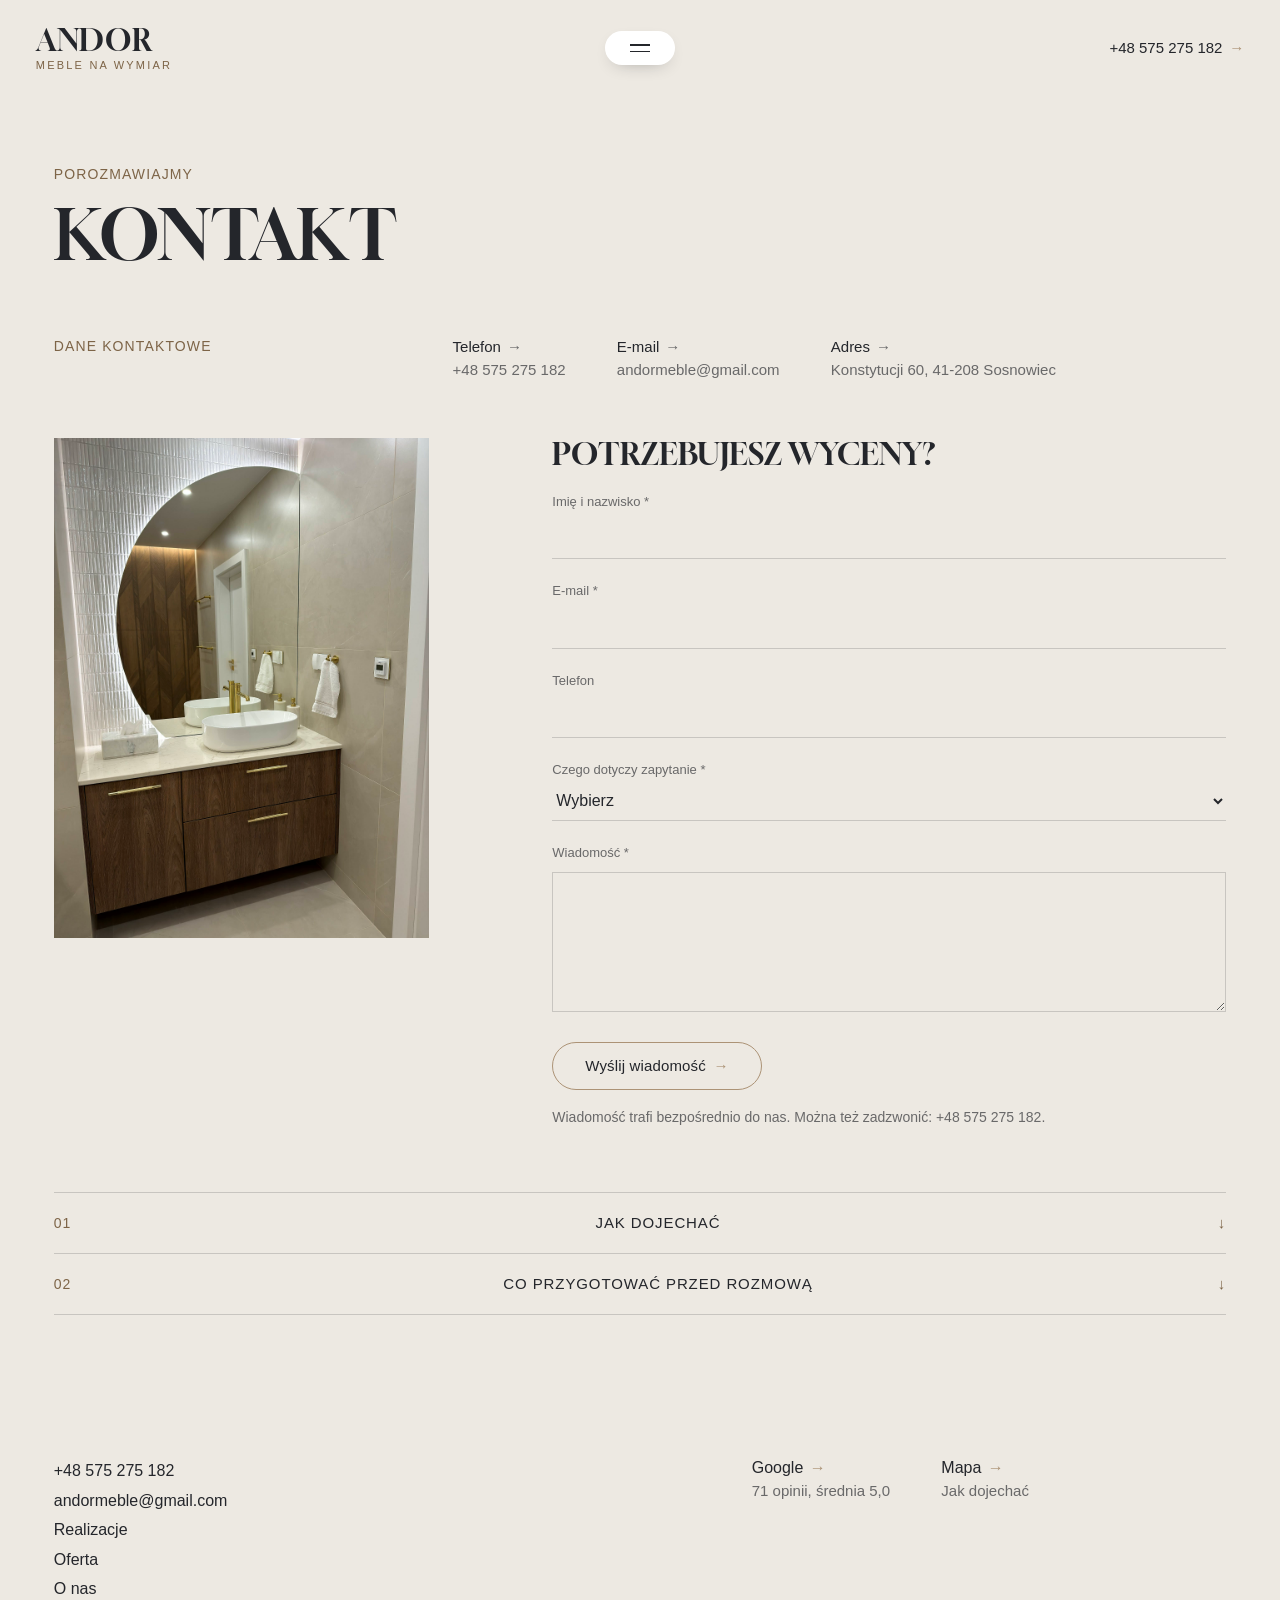
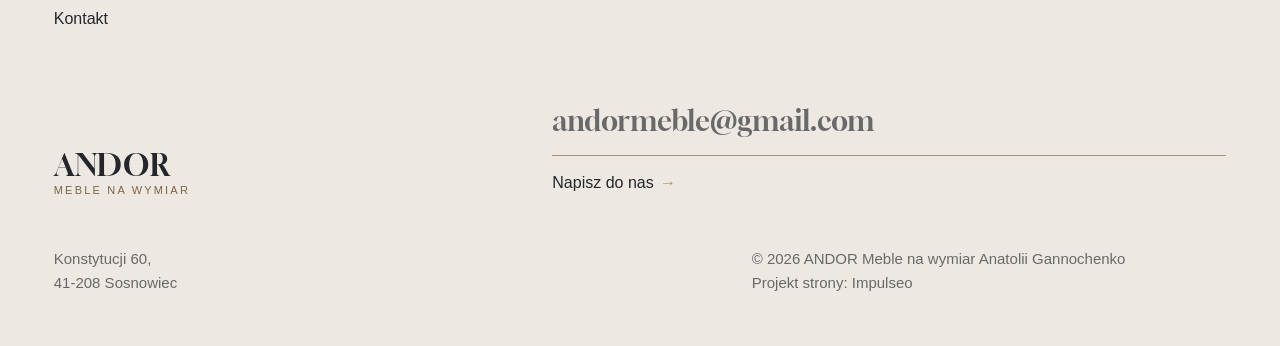
==== commit 2e07adc7: "[claude-edit][cmt:3ff2cd34-f5d6-450e-96fb-6711aa1aeb47] Przebudowa dema na układ wzoru klindworthroo" ====
--- a/kontakt.html
+++ b/kontakt.html
@@ -7,6 +7,7 @@
 <meta name="description" content="Kontakt ANDOR Meble na wymiar Anatolii Gannochenko - Konstytucji 60, 41-208 Sosnowiec">
 <link rel="canonical" href="https://impulseo-pl.github.io/andor-meble-na-wymiar-anatolii-gannochenko/kontakt.html">
 <meta name="robots" content="noindex, nofollow">
+<meta name="theme-color" content="#ede9e2">
 <meta property="og:type" content="website">
 <meta property="og:locale" content="pl_PL">
 <meta property="og:site_name" content="ANDOR Meble na wymiar Anatolii Gannochenko">
@@ -17,105 +18,130 @@
 <meta property="og:image:width" content="1200">
 <meta property="og:image:height" content="630">
 <meta name="twitter:card" content="summary_large_image">
+<script type="application/ld+json">{"@context": "https://schema.org", "@type": "HomeAndConstructionBusiness", "name": "ANDOR Meble na wymiar Anatolii Gannochenko", "url": "https://impulseo-pl.github.io/andor-meble-na-wymiar-anatolii-gannochenko/", "telephone": "+48575275182", "email": "andormeble@gmail.com", "image": "https://impulseo-pl.github.io/andor-meble-na-wymiar-anatolii-gannochenko/img/og.jpg", "areaServed": "Sosnowiec", "address": {"@type": "PostalAddress", "streetAddress": "Konstytucji 60", "postalCode": "41-208", "addressLocality": "Sosnowiec", "addressCountry": "PL"}, "aggregateRating": {"@type": "AggregateRating", "ratingValue": "5.0", "reviewCount": "71"}, "sameAs": ["https://www.google.com/maps/place/ANDOR+Meble+na+wymiar+Anatolii+Gannochenko/@50.2473196,19.1652448,715m/data=!4m6!3m5!1s0x4716c51454187bd5:0x3b35d7036b47fb32!8m2!3d50.2473196!4d19.1652448"]}</script>
 <link rel="preconnect" href="https://fonts.googleapis.com">
 <link rel="preconnect" href="https://fonts.gstatic.com" crossorigin>
-<link href="https://fonts.googleapis.com/css2?family=Lora:wght@500;600;700&family=Manrope:wght@400;500;600&display=swap" rel="stylesheet">
-<link rel="stylesheet" href="assets/styles.css?v=60526d56">
+<link rel="preconnect" href="https://api.fontshare.com" crossorigin>
+<link href="https://fonts.googleapis.com/css2?family=Gloock&display=swap" rel="stylesheet">
+<link href="https://api.fontshare.com/v2/css?f[]=satoshi@400,500,700&display=swap" rel="stylesheet">
+<link rel="stylesheet" href="assets/styles.css?v=20261013">
 </head>
 <body>
-
-<header class="nav">
-  <div class="wrap nav-inner">
-    <a class="brand" href="index.html"><span class="name">ANDOR</span><span class="sub">Meble na wymiar</span></a>
-    <nav class="nav-links">
-      <a href="index.html">Strona główna</a>
-      <a href="realizacje.html">Realizacje</a>
-      <a href="oferta.html">Oferta</a>
-      <a href="o-nas.html">O nas</a>
-      <a href="kontakt.html" class="active" aria-current="page">Kontakt</a>
-      <a href="kontakt.html" class="btn btn-accent">Zapytaj o wycenę</a>
-    </nav>
-    <button class="nav-toggle" aria-label="Menu"><span></span><span></span><span></span></button>
+<header class="site-header">
+  <div class="hd-in">
+    <a class="brand" href="index.html" aria-label="ANDOR Meble na wymiar - strona główna"><span class="bn">ANDOR</span><span class="bs">Meble na wymiar</span></a>
+    <button class="menu-pill" type="button" aria-label="Otwórz menu" aria-expanded="false" aria-controls="menu"><i></i><i></i></button>
+    <a class="hd-phone" href="tel:+48575275182"><svg class="tel-ico" viewBox="0 0 24 24" fill="none" aria-hidden="true"><path d="M6.6 10.8a15.5 15.5 0 0 0 6.6 6.6l2.2-2.2a1 1 0 0 1 1-.24 11.4 11.4 0 0 0 3.6.58 1 1 0 0 1 1 1V20a1 1 0 0 1-1 1A17 17 0 0 1 3 4a1 1 0 0 1 1-1h3.5a1 1 0 0 1 1 1c0 1.25.2 2.46.58 3.6a1 1 0 0 1-.25 1l-2.23 2.2Z" fill="currentColor"/></svg>+48 575 275 182 <span class="arr" aria-hidden="true">→</span></a>
   </div>
 </header>
-
-<main>
-<section class="pagehead">
-  <img src="img/g6.jpg" alt="ANDOR Meble na wymiar Anatolii Gannochenko - Zapytaj o wycenę" width="2308" height="1700" decoding="async">
+<div class="menu" id="menu">
   <div class="wrap">
-    <span class="eyebrow">Kontakt</span>
-    <h1>Zapytaj o wycenę</h1>
-    <p>Odpowiemy na pytania i przygotujemy wycenę.</p>
-  </div>
-</section>
-<section>
-  <div class="wrap contact-grid">
-    <div class="reveal">
-      <span class="eyebrow">Dane kontaktowe</span>
-      <h2 style="margin:var(--space-4) 0 var(--space-6)">ANDOR Meble na wymiar Anatolii Gannochenko</h2>
-      <div class="info-list">
-        <div class="info-row"><div class="ic"><svg class="ico-tel" width="16" height="16" viewBox="0 0 24 24" fill="none" aria-hidden="true"><path d="M6.6 10.8a15.5 15.5 0 0 0 6.6 6.6l2.2-2.2a1 1 0 0 1 1-.24 11.4 11.4 0 0 0 3.6.58 1 1 0 0 1 1 1V20a1 1 0 0 1-1 1A17 17 0 0 1 3 4a1 1 0 0 1 1-1h3.5a1 1 0 0 1 1 1c0 1.25.2 2.46.58 3.6a1 1 0 0 1-.25 1l-2.23 2.2Z" fill="currentColor"/></svg></div><div><div class="lbl">Telefon</div><a class="val" href="tel:+48575275182">+48 575 275 182</a></div></div>
-        <div class="info-row"><div class="ic"><svg class="ico-mail" width="16" height="16" viewBox="0 0 24 24" fill="none" aria-hidden="true"><rect x="3.2" y="5.5" width="17.6" height="13" rx="1.6" stroke="currentColor" stroke-width="1.6"/><path d="M4 7l8 6 8-6" stroke="currentColor" stroke-width="1.6" stroke-linecap="round" stroke-linejoin="round"/></svg></div><div><div class="lbl">E-mail</div><a class="val" href="mailto:andormeble@gmail.com">andormeble@gmail.com</a></div></div>
-        <div class="info-row"><div class="ic"><svg class="ico-pin" width="16" height="16" viewBox="0 0 24 24" fill="none" aria-hidden="true"><path d="M12 21s7-6.1 7-11.5A7 7 0 0 0 5 9.5C5 14.9 12 21 12 21Z" stroke="currentColor" stroke-width="1.6" fill="none"/><circle cx="12" cy="9.5" r="2.4" fill="currentColor"/></svg></div><div><div class="lbl">Adres</div><div class="val">Konstytucji 60, 41-208 Sosnowiec</div></div></div>
+    <div class="menu-grid">
+      <nav class="menu-main" aria-label="Menu główne">
+        <a href="index.html">Strona główna</a>
+        <a href="realizacje.html">Realizacje</a>
+        <a href="oferta.html">Oferta</a>
+        <a href="o-nas.html">O&nbsp;nas</a>
+        <a href="kontakt.html" aria-current="page">Kontakt</a>
+      </nav>
+      <div class="menu-sub">
+        <p>Oferta</p>
+        <a href="oferta.html">Kuchnie na wymiar</a>
+        <a href="oferta.html">Szafy i&nbsp;garderoby</a>
+        <a href="oferta.html">Zabudowy łazienkowe</a>
+        <a href="oferta.html">Meble RTV i&nbsp;pokojowe</a>
+        <a href="oferta.html">Pokoje dziecięce i&nbsp;biura</a>
+        <a href="oferta.html">Przedpokoje i&nbsp;wnęki</a>
+      </div>
+      <div class="menu-sub">
+        <p>Kontakt</p>
+        <a href="tel:+48575275182">+48 575 275 182</a>
+        <a href="mailto:andormeble@gmail.com">andormeble@gmail.com</a>
+        <span>Konstytucji 60, 41-208 Sosnowiec</span>
+        <a href="https://www.google.com/maps/place/ANDOR+Meble+na+wymiar+Anatolii+Gannochenko/@50.2473196,19.1652448,715m/data=!4m6!3m5!1s0x4716c51454187bd5:0x3b35d7036b47fb32!8m2!3d50.2473196!4d19.1652448" target="_blank" rel="noopener">Opinie w&nbsp;Google</a>
       </div>
     </div>
-    <div class="reveal">
-      <form class="form" action="https://formsubmit.co/andormeble@gmail.com" method="POST">
+  </div>
+</div>
+<main>
+<section class="page-top bg-beige">
+  <div class="wrap">
+    <div class="rv">
+      <span class="eyebrow">Porozmawiajmy</span>
+      <h1>Kontakt</h1>
+    </div>
+    <div class="ct-row rv">
+      <span class="lab">Dane kontaktowe</span>
+      <div class="items">
+        <div class="ct-item"><b>Telefon <span class="arr" aria-hidden="true">→</span></b><a class="v" href="tel:+48575275182">+48 575 275 182</a></div>
+        <div class="ct-item"><b>E-mail <span class="arr" aria-hidden="true">→</span></b><a class="v" href="mailto:andormeble@gmail.com">andormeble@gmail.com</a></div>
+        <div class="ct-item"><b>Adres <span class="arr" aria-hidden="true">→</span></b><span>Konstytucji 60, 41-208 Sosnowiec</span></div>
+      </div>
+    </div>
+    <div class="ct-grid">
+      <div class="ct-img rv"><div class="ph"><img src="img/about.jpg" alt="Łazienka z szafką na wymiar - realizacja ANDOR" width="1800" height="2400" fetchpriority="high"></div></div>
+      <form class="form rv" action="https://formsubmit.co/andormeble@gmail.com" method="POST">
+        <h2>Potrzebujesz wyceny?</h2>
         <input type="hidden" name="_subject" value="Zapytanie ze strony ANDOR Meble na wymiar Anatolii Gannochenko">
         <input type="hidden" name="_captcha" value="false">
         <input type="hidden" name="_template" value="table">
-        <div class="fld"><label for="name">Imię / firma</label><input id="name" name="name" type="text" placeholder="np. Jan Kowalski" required></div>
-        <div class="fld"><label for="email">E-mail</label><input id="email" name="email" type="email" placeholder="adres@email.pl" required></div>
-        <div class="fld"><label for="phone">Telefon</label><input id="phone" name="phone" type="tel" placeholder="+48 ..."></div>
-        <div class="fld"><label for="msg">Czego dotyczy zapytanie?</label><textarea id="msg" name="message" placeholder="Napisz krótko, w czym możemy pomóc" required></textarea></div>
-        <button type="submit" class="btn btn-accent" style="width:100%;justify-content:center">Wyślij zapytanie <span class="arr">→</span></button>
+        <div class="fld"><label for="name">Imię i&nbsp;nazwisko *</label><input id="name" name="name" type="text" required autocomplete="name"></div>
+        <div class="fld"><label for="email">E-mail *</label><input id="email" name="email" type="email" required autocomplete="email"></div>
+        <div class="fld"><label for="phone">Telefon</label><input id="phone" name="phone" type="tel" autocomplete="tel"></div>
+        <div class="fld"><label for="typ">Czego dotyczy zapytanie *</label><select id="typ" name="typ" required><option value="">Wybierz</option><option>Kuchnia</option><option>Szafa lub garderoba</option><option>Łazienka</option><option>Meble pokojowe lub RTV</option><option>Pokój dziecięcy lub biuro</option><option>Coś innego</option></select></div>
+        <div class="fld"><label for="msg">Wiadomość *</label><textarea id="msg" name="message" required></textarea></div>
+        <button type="submit" class="btn">Wyślij wiadomość <span class="arr" aria-hidden="true">→</span></button>
         <p class="note">Wiadomość trafi bezpośrednio do nas. Można też zadzwonić: +48 575 275 182.</p>
       </form>
     </div>
-  </div>
-</section>
-<section style="padding-top:0">
-  <div class="wrap reveal">
-    <iframe class="map" title="ANDOR Meble na wymiar Anatolii Gannochenko - Sosnowiec" src="https://maps.google.com/maps?q=50.2473196%2C19.1652448&z=15&output=embed" loading="lazy" referrerpolicy="no-referrer-when-downgrade"></iframe>
+    <div class="acc rv">
+      <details>
+        <summary><span class="n">01</span><span class="t">Jak dojechać</span><span class="ch" aria-hidden="true">↓</span></summary>
+        <div class="acc-body">Konstytucji 60, 41-208 Sosnowiec. <a href="https://www.google.com/maps/place/ANDOR+Meble+na+wymiar+Anatolii+Gannochenko/@50.2473196,19.1652448,715m/data=!4m6!3m5!1s0x4716c51454187bd5:0x3b35d7036b47fb32!8m2!3d50.2473196!4d19.1652448" target="_blank" rel="noopener">Otwórz w&nbsp;Mapach Google <span class="arr" aria-hidden="true">→</span></a>
+          <iframe class="map" title="ANDOR Meble na wymiar Anatolii Gannochenko - Sosnowiec" src="https://maps.google.com/maps?q=50.2473196%2C19.1652448&amp;z=15&amp;output=embed" loading="lazy" referrerpolicy="no-referrer-when-downgrade"></iframe>
+        </div>
+      </details>
+      <details>
+        <summary><span class="n">02</span><span class="t">Co przygotować przed rozmową</span><span class="ch" aria-hidden="true">↓</span></summary>
+        <div class="acc-body">Jeśli znasz wymiary pomieszczenia, podaj je. Przydadzą się też zdjęcia miejsca na meble i&nbsp;przykłady, które Ci się podobają. Resztę ustalimy przy pomiarze.</div>
+      </details>
+    </div>
   </div>
 </section>
 </main>
 
-<footer>
+<footer class="site-footer">
   <div class="wrap">
-    <div class="foot-grid">
-      <div class="foot-brand">
-        <div class="name">ANDOR Meble na wymiar Anatolii Gannochenko</div>
-        <p>Najpierw pomiar i projekt, decyzja potem. Kuchnie, szafy i zabudowy łazienkowe robimy pod wymiar Twojego mieszkania.</p>
-      </div>
-      <div class="foot-col">
-        <h4>Nawigacja</h4>
-        <a href="index.html">Strona główna</a>
+    <div class="ft-top">
+      <div class="ft-list">
+        <a href="tel:+48575275182">+48 575 275 182</a>
+        <a href="mailto:andormeble@gmail.com">andormeble@gmail.com</a>
         <a href="realizacje.html">Realizacje</a>
         <a href="oferta.html">Oferta</a>
-        <a href="o-nas.html">O nas</a>
+        <a href="o-nas.html">O&nbsp;nas</a>
         <a href="kontakt.html">Kontakt</a>
       </div>
-      <div class="foot-col">
-        <h4>Kontakt</h4>
-        <a href="tel:+48575275182">+48 575 275 182</a>
-        <a href="mailto:andormeble@gmail.com">andormeble@gmail.com</a>
-        <p>Konstytucji 60, 41-208 Sosnowiec</p>
-        <a href="https://www.google.com/maps/place/ANDOR+Meble+na+wymiar+Anatolii+Gannochenko/@50.2473196,19.1652448,715m/data=!4m6!3m5!1s0x4716c51454187bd5:0x3b35d7036b47fb32!8m2!3d50.2473196!4d19.1652448" target="_blank" rel="noopener">Jak dojechać →</a>
-      <div class="foot-soc">
-        <a class="soc" href="https://www.google.com/maps/place/ANDOR+Meble+na+wymiar+Anatolii+Gannochenko/@50.2473196,19.1652448,715m/data=!4m6!3m5!1s0x4716c51454187bd5:0x3b35d7036b47fb32!8m2!3d50.2473196!4d19.1652448" target="_blank" rel="noopener" aria-label="Google - ANDOR Meble na wymiar Anatolii Gannochenko"><svg viewBox="0 0 24 24" aria-hidden="true" focusable="false"><path d="M12.48 10.92v3.28h7.84c-.24 1.84-.853 3.187-1.787 4.133-1.147 1.147-2.933 2.4-6.053 2.4-4.827 0-8.6-3.893-8.6-8.72s3.773-8.72 8.6-8.72c2.6 0 4.507 1.027 5.907 2.347l2.307-2.307C18.747 1.44 16.133 0 12.48 0 5.867 0 .307 5.387.307 12s5.56 12 12.173 12c3.573 0 6.267-1.173 8.373-3.36 2.16-2.16 2.84-5.213 2.84-7.667 0-.76-.053-1.467-.173-2.053H12.48z" fill="currentColor"/></svg></a>
-      </div>
+      <div class="ft-soc">
+        <a class="soc" href="https://www.google.com/maps/place/ANDOR+Meble+na+wymiar+Anatolii+Gannochenko/@50.2473196,19.1652448,715m/data=!4m6!3m5!1s0x4716c51454187bd5:0x3b35d7036b47fb32!8m2!3d50.2473196!4d19.1652448" target="_blank" rel="noopener" aria-label="Google - ANDOR Meble na wymiar Anatolii Gannochenko"><b>Google <span class="arr" aria-hidden="true">→</span></b><small>71 opinii, średnia 5,0</small></a>
+        <a class="soc-map" href="https://www.google.com/maps/place/ANDOR+Meble+na+wymiar+Anatolii+Gannochenko/@50.2473196,19.1652448,715m/data=!4m6!3m5!1s0x4716c51454187bd5:0x3b35d7036b47fb32!8m2!3d50.2473196!4d19.1652448" target="_blank" rel="noopener"><b>Mapa <span class="arr" aria-hidden="true">→</span></b><small>Jak dojechać</small></a>
       </div>
     </div>
-    <div class="foot-bot">
-      <span>© 2026 ANDOR Meble na wymiar Anatolii Gannochenko</span>
-      <span>Projekt strony: <a class="foot-credit" href="https://impulseo.pl" target="_blank" rel="noopener">Impulseo</a></span>
+    <div class="ft-mid">
+      <a class="brand" href="index.html"><span class="bn">ANDOR</span><span class="bs">Meble na wymiar</span></a>
+      <div class="ft-mail">
+        <a class="big" href="mailto:andormeble@gmail.com">andormeble@gmail.com</a>
+        <a class="small-link" href="kontakt.html">Napisz do nas <span class="arr" aria-hidden="true">→</span></a>
+      </div>
+    </div>
+    <div class="ft-bot">
+      <div class="addr">Konstytucji 60,<br>41-208 Sosnowiec</div>
+      <div class="copy">© 2026 ANDOR Meble na wymiar Anatolii Gannochenko<br>Projekt strony: <a href="https://impulseo.pl" target="_blank" rel="noopener">Impulseo</a></div>
     </div>
   </div>
 </footer>
-<div class="sticky-reserve"><a class="sr-book" href="kontakt.html">Zapytaj o wycenę</a><a class="sr-call" href="tel:+48575275182" aria-label="Zadzwoń"><svg class="ico-tel" width="16" height="16" viewBox="0 0 24 24" fill="none" aria-hidden="true"><path d="M6.6 10.8a15.5 15.5 0 0 0 6.6 6.6l2.2-2.2a1 1 0 0 1 1-.24 11.4 11.4 0 0 0 3.6.58 1 1 0 0 1 1 1V20a1 1 0 0 1-1 1A17 17 0 0 1 3 4a1 1 0 0 1 1-1h3.5a1 1 0 0 1 1 1c0 1.25.2 2.46.58 3.6a1 1 0 0 1-.25 1l-2.23 2.2Z" fill="currentColor"/></svg></a></div>
+<div class="sticky-reserve"><a class="sr-book" href="kontakt.html">Zapytaj o&nbsp;wycenę</a><a class="sr-call" href="tel:+48575275182" aria-label="Zadzwoń"><svg class="ico-tel" width="18" height="18" viewBox="0 0 24 24" fill="none" aria-hidden="true"><path d="M6.6 10.8a15.5 15.5 0 0 0 6.6 6.6l2.2-2.2a1 1 0 0 1 1-.24 11.4 11.4 0 0 0 3.6.58 1 1 0 0 1 1 1V20a1 1 0 0 1-1 1A17 17 0 0 1 3 4a1 1 0 0 1 1-1h3.5a1 1 0 0 1 1 1c0 1.25.2 2.46.58 3.6a1 1 0 0 1-.25 1l-2.23 2.2Z" fill="currentColor"/></svg></a></div>
 <div class="demo-wazne" data-do="2026-10-19" data-cykl="3" hidden><svg class="dw-ico" width="13" height="13" viewBox="0 0 24 24" fill="none" aria-hidden="true"><circle cx="12" cy="12" r="8.6" stroke="currentColor" stroke-width="1.8"/><path d="M12 7.2V12l3.3 2" stroke="currentColor" stroke-width="1.8" stroke-linecap="round"/></svg><span class="dw-txt"></span></div>
 
-<script src="assets/main.js"></script>
+<script src="assets/main.js?v=20261013"></script>
 </body>
 </html>
--- a/assets/styles.css
+++ b/assets/styles.css
@@ -1,1667 +1,423 @@
-/* ============================================================
-   STOLBASZ — premium, architektoniczny B2B fit-out
-   Jasna paleta, zero brązu. System wg premium-web-craft.
-   Projekt strony: Impulseo (impulseo.pl)
-   ============================================================ */
-
+/* ANDOR Meble na wymiar - układ wg wzoru klindworthroofing.com (13.10.2026)
+   Beż + grafit + brąz, nagłówki szeryfowe wersalikami, przyciski-pigułki. */
 :root{
-  /* PALETA — jasna, architektoniczna, chłodna */
-  --paper:#F3F1EC;          /* główne tło */
-  --paper-2:#E6E3DB;        /* sekcje alternatywne (chłodny jasny szary) */
-  --paper-3:#E6E3DB;        /* delikatne wypełnienia */
-  --ink:#23211E;            /* tekst główny — chłodny grafit */
-  --ink-soft:#43403A;       /* nagłówki drugorzędne */
-  --muted:#87837A;          /* tekst poboczny */
-  --line:rgba(35,33,30,.12);/* hairline */
-  --accent:#8A6B3C;         /* stonowany petrol-slate — jedyny akcent */
-  --accent-d:#6E5430;
-  --accent-soft:rgba(138,107,60,.10);
-  --dark:#23211E;           /* sekcje ciemne (stopka/CTA) */
-
-  /* HOVER ZDJĘĆ — JEDEN standard dla całego silnika (decyzja K. 04.08.2026, artefakt z wariantami).
-     AKTUALNE (K.+Szymon 09.08.2026, wybór z artefaktu 6 wariantów): zoom 1.05 przy 1.4s -
-     przy tak długim czasie mocniejszy kadr NIE skacze, tylko „oddycha". Poprzedni standard
-     (1.02 / .55s z 04.08) odbierany jako dynamiczny i szybki.
-     Spoczynek lekko przygaszony, ale TYLKO tam, gdzie jest mysz (@media hover:hover) —
-     na telefonie zdjęcia zostają w pełnej jasności. */
-  --img-zoom:1.05;                   /* K.+Szymon 09.08: wariant F z artefaktu porównawczego */
-  --img-rest:brightness(.95) saturate(.99);
-  --img-hot:brightness(1.06) saturate(1.05);
-  --img-dur:1.4s;                    /* K.+Szymon 09.08 (wariant F): powoli = elegancko */
-  --img-ease:cubic-bezier(.16,.84,.44,1);  /* miękki ogon, efekt „oddychania" */
-
-  /* ODSTĘPY — skala 4/8 */
-  --space-1:4px; --space-2:8px; --space-3:12px; --space-4:16px; --space-5:24px;
-  --space-6:32px; --space-7:48px; --space-8:64px; --space-9:96px; --space-10:128px;
-
-  /* TYPOGRAFIA — fluid clamp() (skala podbita 16.07.2026: większe, czytelniejsze litery — uwaga Adama) */
-  --text-sm:clamp(.9rem,.87rem + .12vw,1rem);
-  --text-base:clamp(1.08rem,1.04rem + .18vw,1.2rem);
-  --text-lg:clamp(1.24rem,1.15rem + .34vw,1.44rem);
-  --text-h3:clamp(1.34rem,1.22rem + .55vw,1.66rem);
-  --text-h2:clamp(2.1rem,1.66rem + 2.1vw,3.1rem);
-  --text-h1:clamp(2.9rem,2.1rem + 4vw,5.1rem);
-
-  /* PROMIENIE — architektoniczne, raczej ostre */
-  --r-sm:3px; --r-md:6px; --r-lg:10px;
-
-  /* RUCH */
-  --ease:cubic-bezier(.25,.46,.45,.94); --dur:.24s;
-
-  /* CIENIE — miękkie, warstwowe */
-  --sh-sm:0 1px 2px rgba(16,24,32,.04), 0 2px 8px rgba(16,24,32,.05);
-  --sh-md:0 2px 6px rgba(16,24,32,.05), 0 12px 28px -8px rgba(16,24,32,.12);
-  --sh-lg:0 6px 14px rgba(16,24,32,.07), 0 26px 56px -18px rgba(16,24,32,.22);
-
-  --hairline:1px solid var(--line);
-
-  --font-display:'Lora',serif;
-  --font-body:'Manrope',sans-serif;
+  --paper:#ede9e2;
+  --paper-2:#e4ded5;
+  --dark:#24262b;
+  --dark-2:#2c2e34;
+  --ink:#24262b;
+  --accent:#ac9376;
+  --accent-d:#7d6447;
+  --accent-text:#7d6447;
+  --accent-soft:rgba(172,147,118,.28);
+  --light:#ede9e2;
+  --faded-dark:rgba(237,233,226,.62);
+  --faded-light:rgba(36,38,43,.66);
+  --line-dark:rgba(237,233,226,.16);
+  --line-light:rgba(36,38,43,.18);
+  --serif:"Gloock","Times New Roman",serif;
+  --sans:"Satoshi","Helvetica Neue",Arial,sans-serif;
+  --wrap:1200px;
+  --gut:clamp(20px,4.2vw,60px);
+  --pv:clamp(72px,8.4vw,120px);
+  --ease:cubic-bezier(.16,.84,.44,1);
+  --img-zoom:1.05;--img-dur:1.4s;
+  --nav-h:96px;
 }
-
 *{box-sizing:border-box;margin:0;padding:0}
-html{scroll-behavior:smooth}
-body{
-  font-family:var(--font-body);
-  font-size:var(--text-base);
-  line-height:1.65;
-  color:var(--ink);
-  background:var(--paper);
-  -webkit-font-smoothing:antialiased;
-  text-rendering:optimizeLegibility;
-}
-img{max-width:100%;height:auto;display:block}  /* height:auto = width/height z atrybutów trzyma proporcje (TOP#12) */
+html{-webkit-text-size-adjust:100%;scroll-behavior:smooth}
+body{font-family:var(--sans);font-size:17px;line-height:1.6;color:var(--ink);background:var(--paper);overflow-x:clip;-webkit-font-smoothing:antialiased}
+img{display:block;max-width:100%;height:auto}
+main>section{display:flow-root}
 a{color:inherit;text-decoration:none}
-
-.wrap{width:min(92%,1180px);margin-inline:auto}
-section{padding-block:clamp(52px,6.5vw,96px)}
-
-h1,h2,h3{font-family:var(--font-display);font-weight:700;line-height:1.08;letter-spacing:-.02em;color:var(--ink)}
-h1{font-size:var(--text-h1);letter-spacing:-.035em}
-h2{font-size:var(--text-h2);letter-spacing:-.025em}
-h3{font-size:var(--text-h3)}
-/* MIARA — długość wiersza. WCAG 2.2 SC 1.4.8: max 80 znaków; Butterick: 45–90.
-   68ch daje realnie 72–78 znaków polskiego tekstu, czyli z zapasem pod granicą.
-   Wcześniej limit miał TYLKO <p> — <li>, <blockquote> i <dd> nie miały żadnego,
-   i to jedyny powód, dla którego 23 bloki na dwóch oddanych stronach jadą po
-   83–106 znaków w wierszu (pomiar 07.08.2026, bramka `miara`).
-   ⚠️ Listy i definicje ograniczamy TYLKO bez klasy: `ul`/`ol` z klasą to u nas
-   układ (siatki kafli, menu), a nie tekst ciągły — tam miarę wyznacza układ. */
-/* 60ch, nie 68ch (K. 10.08): po zmianie fontów na węższe kroje (DM Sans i spółka)
-   w 68ch mieściło się ~90 znaków - bramka pikselowa słusznie zgłaszała przekroczenie
-   granicy 80. Pomiar na żywej przeglądarce: 60ch = 90 znaków, 53ch = ~78 znaków, czyli normę WCAG 1.4.8. */
-:root{ --miara:53ch }
-p{max-width:min(100%,var(--miara))}
-blockquote,
-ul:not([class])>li, ol:not([class])>li,
-dl:not([class])>dd{max-width:min(100%,var(--miara))}
-
-/* ⚠️ Świadomie BEZ wyjątku `.tile p,.card p,.svc p{max-width:none}`, choć nasuwa się sam:
-   te akapity BYŁY już ograniczone (stare `p{max-width:65ch}`), więc „wyjątek" nie odblokowałby
-   niczego nowego — tylko ROZLUŹNIŁ stan sprzed zmiany na wszystkich demach naraz.
-   `figcaption` żadna z reguł wyżej nie dotyczy, więc też nie potrzebuje zwolnienia. */
-
-/* ŁAMANIE. `balance` wyrównuje długości wierszy w nagłówku, `pretty` pilnuje ostatniego
-   wiersza akapitu, żeby nie został w nim jeden wyraz. Obsługiwane od Chrome 117 /
-   Safari 17.5; starsze przeglądarki po prostu ignorują tę własność.
-   `text-wrap:pretty` nie występowało dotąd ANI RAZ w silniku ani w repo klientów. */
-h1,h2,h3,.lead,.lede{text-wrap:balance}
-p,li,blockquote,dd{text-wrap:pretty}
-
-.eyebrow{
-  font-family:var(--font-body);
-  font-size:var(--text-sm);
-  font-weight:600;
-  letter-spacing:.18em;
-  text-transform:uppercase;
-  color:var(--accent);
-  display:inline-flex;align-items:center;gap:var(--space-3);
-}
-/* flex:none + margin-top = kreska trzyma się PIERWSZEJ linii. Wcześniej align-items:center
-   centrowało ją względem całego bloku i przy zawinięciu (długi kicker typu
-   „…WNĘTRZ · LESZNO · OD 2019") druga linia lądowała z brzydkim wcięciem. */
-.eyebrow{align-items:flex-start}
-.eyebrow>*,.eyebrow{text-wrap:balance}   /* dlugi kicker lamal sie na sierote typu samo „2019" w drugiej linii */
-.eyebrow::before{content:"";width:28px;height:1px;background:var(--accent);display:inline-block;flex:none;margin-top:.62em}
-
-.muted{color:var(--muted)}
-.lead{font-size:var(--text-lg);line-height:1.55;color:var(--ink-soft);max-width:50ch}
-
-/* ---------- BUTTONS ---------- */
-.btn{
-  display:inline-flex;align-items:center;gap:var(--space-2);
-  font-weight:600;font-size:var(--text-sm);letter-spacing:.02em;
-  padding:var(--space-4) var(--space-6);
-  border-radius:var(--r-sm);
-  transition:transform var(--dur) var(--ease),box-shadow var(--dur) var(--ease),background var(--dur) var(--ease);
-  cursor:pointer;border:1px solid transparent;
-}
-.btn-accent{background:var(--accent);color:#fff;box-shadow:var(--sh-sm)}
-.btn-accent:hover{background:var(--accent-d);transform:translateY(-2px);box-shadow:var(--sh-md)}
-.btn-accent:active{transform:translateY(0);box-shadow:var(--sh-sm)}
-.btn-ghost{background:transparent;color:var(--ink);border-color:var(--line)}
-.btn-ghost:hover{border-color:var(--accent);color:var(--accent);transform:translateY(-2px)}
-.btn-light{background:#fff;color:var(--ink);box-shadow:var(--sh-sm)}
-.btn-light:hover{transform:translateY(-2px);box-shadow:var(--sh-md)}
-.btn .arr{transition:transform var(--dur) var(--ease)}
-.btn:hover .arr{transform:translateX(4px)}
-
-/* ---------- NAV ---------- */
-.nav{
-  position:sticky;top:0;z-index:50;
-  background:color-mix(in srgb,var(--paper) 88%,transparent);
-  backdrop-filter:saturate(140%) blur(10px);
-  border-bottom:var(--hairline);
-}
-.nav-inner{display:flex;align-items:center;justify-content:space-between;gap:var(--space-5);height:72px}
-/* ANTY-NACHODZENIE (K. 05.08.2026): długa nazwa firmy + przycisk z pełnym numerem nie mieściły się w pasku
-   i flex ściskał linki PONIŻEJ ich treści - "Kontakt" wchodził na ramkę "Zadzwoń +48 ...". Teraz ustępuje
-   nazwa marki (skrót wielokropkiem), a menu i przycisk nigdy się nie kurczą ani nie zachodzą na siebie. */
-.brand{display:flex;flex-direction:column;line-height:1;min-width:0;flex:0 1 auto}
-.brand .name{font-family:var(--font-display);font-weight:800;font-size:1.35rem;letter-spacing:.04em;white-space:nowrap;overflow:hidden;text-overflow:ellipsis}
-.brand .sub{font-size:.62rem;letter-spacing:.34em;text-transform:uppercase;color:var(--muted);margin-top:5px;white-space:nowrap;overflow:hidden;text-overflow:ellipsis}
-.nav-links{display:flex;align-items:center;gap:var(--space-6);flex:0 0 auto}
-.nav-links a{font-size:var(--text-sm);font-weight:500;color:var(--ink-soft);position:relative;padding-block:4px;white-space:nowrap;transition:color var(--dur) var(--ease)}
-.nav-links a::after{content:"";position:absolute;left:0;bottom:0;width:0;height:1.5px;background:var(--accent);transition:width var(--dur) var(--ease)}
-.nav-links a:hover,.nav-links a.active{color:var(--ink)}
-.nav-links a:hover::after,.nav-links a.active::after{width:100%}
-.nav-links .btn{padding:var(--space-2) var(--space-5)}
-/* przyciski w nav: właściwy kolor (przebij .nav-links a) + bez podkreślenia */
-.nav-links a.btn-accent{color:#fff}
-.nav-links a.btn-ghost,.nav-links a.btn-light{color:var(--ink)}
-/* CTA w pasku: NIE podkreślenie spod linków menu, ale ten sam przelatujący błysk,
-   co na wszystkich innych przyciskach (zgłoszenie K. 13.08.2026 - „na hero jest efekt
-   światła przechodzącego przez przycisk, na navbarze go nie ma, a mają być identyczne").
-   Reguła `.nav-links a::after` jest silniejsza od `.btn::after`, więc trzeba jej
-   geometrię wyzerować i wpisać połysk z nazwy - samo `display:none` gasiło efekt. */
-.nav-links a.btn::after{
-  display:block;content:"";position:absolute;inset:0;z-index:-1;pointer-events:none;
-  width:auto;height:auto;border-radius:inherit;   /* kasuje geometrię podkreślenia (width:0;height:1.5px) */
-  background:linear-gradient(100deg,transparent 32%,rgba(255,255,255,.20) 50%,transparent 68%);
-  translate:-120% 0}
-@media (prefers-reduced-motion:no-preference){
-  .nav-links a.btn:hover::after{translate:120% 0;transition:translate .75s var(--mt-ease,cubic-bezier(.16,.84,.44,1))}
-}
-.nav-toggle{display:none;background:none;border:none;cursor:pointer;flex-direction:column;gap:5px;padding:8px}
-.nav-toggle span{width:24px;height:2px;background:var(--ink);transition:var(--dur)}
-/* Ciasny zakres MIĘDZY menu mobilnym a pełnym pulpitem: zbijamy odstępy i nazwę marki,
-   żeby wszystko zmieściło się naturalnie, zanim w ogóle dojdzie do skracania wielokropkiem. */
-@media(max-width:1280px) and (min-width:921px){
-  .nav-links{gap:var(--space-4)}
-  .nav-links .btn{padding:var(--space-2) var(--space-4)}
-  .brand .name{font-size:1.15rem}
-}
-
-/* ---------- HERO (split) ---------- */
-.hero{position:relative;overflow:hidden;border-bottom:var(--hairline)}
-.hero-grid{display:grid;grid-template-columns:1.05fr .95fr;gap:clamp(24px,4vw,60px);align-items:center;
-  padding-block:clamp(36px,4.5vw,64px)}
-.hero-copy .eyebrow{margin-bottom:var(--space-5)}
-.hero-copy h1{margin-bottom:var(--space-5)}
-.hero-copy .lead{margin-bottom:var(--space-7)}
-.hero-actions{display:flex;flex-wrap:wrap;gap:var(--space-4)}
-.hero-art{position:relative;aspect-ratio:4/3;border-radius:var(--r-lg);overflow:hidden;box-shadow:var(--sh-lg)}
-.hero-art img{width:100%;height:100%;object-fit:cover}
-.hero-art::after{content:"";position:absolute;inset:0;background:linear-gradient(180deg,transparent 55%,rgba(18,24,28,.28))}
-.hero-badge{position:absolute;left:var(--space-5);bottom:var(--space-5);z-index:2;
-  background:rgba(252,252,251,.94);backdrop-filter:blur(4px);
-  border-radius:var(--r-md);padding:var(--space-4) var(--space-5);box-shadow:var(--sh-md);max-width:78%}
-.hero-badge strong{display:block;font-family:var(--font-display);font-size:1rem;letter-spacing:-.01em}
-.hero-badge span{font-size:var(--text-sm);color:var(--muted)}
-
-/* ---------- HERO duży / kinowy (strona główna) ---------- */
-.hero-cine{position:relative;min-height:clamp(560px,82vh,840px);min-height:clamp(560px,82svh,840px);display:flex;align-items:center;overflow:hidden;border-bottom:var(--hairline)}
-.hero-cine>img{position:absolute;inset:0;width:100%;height:100%;object-fit:cover;z-index:0}
-.hero-cine::after{content:"";position:absolute;inset:0;z-index:1;
-  background:linear-gradient(95deg,rgba(13,18,23,.86) 0%,rgba(13,18,23,.64) 32%,rgba(13,18,23,.24) 62%,rgba(13,18,23,.04) 100%)}
-.hero-cine .wrap{position:relative;z-index:2;padding-block:var(--space-8)}
-.hero-cine .hero-copy{max-width:660px}
-.hero-cine .eyebrow{color:#fff;margin-bottom:var(--space-5)}
-.hero-cine .eyebrow::before{background:#fff}
-.hero-cine h1{color:#fff;margin-bottom:var(--space-5);font-size:clamp(2.9rem,2rem + 4.4vw,5.2rem);text-wrap:balance}
-.hero-cine .lead{color:rgba(255,255,255,.92);max-width:48ch;margin-bottom:var(--space-7)}
-.hero-cine .hero-actions{display:flex;flex-wrap:wrap;gap:var(--space-4)}
-/* NISKIE OKNO (laptop z dokiem i paskami przeglądarki ma ~700-780 px wysokości widoku):
-   H1 do 5.2rem + długi lead nie mieściły się i przyciski wypadały POD krawędź ekranu -
-   klient widział stronę bez ani jednego CTA. Skalujemy w dół, zamiast przycinać treść. */
-@media(min-width:821px) and (max-height:820px){
-  .hero-cine{min-height:clamp(520px,94svh,780px)}
-  .hero-cine .wrap{padding-block:var(--space-6)}
-  .hero-cine h1{font-size:clamp(2.2rem,1.5rem + 2.6vw,3.6rem);margin-bottom:var(--space-4)}
-  .hero-cine .eyebrow{margin-bottom:var(--space-4)}
-  .hero-cine .lead{margin-bottom:var(--space-5);max-width:44ch}
-}
-@media(max-width:680px){
-  .hero-cine{min-height:clamp(520px,76vh,640px);min-height:clamp(520px,76svh,640px);align-items:flex-end}
-  .hero-cine::after{background:linear-gradient(0deg,rgba(13,18,23,.9) 6%,rgba(13,18,23,.45) 55%,rgba(13,18,23,.25) 100%)}
-  .hero-cine .wrap{padding-bottom:var(--space-9)}
-  /* TELEFON (~90% oglądających): lead potrafił zająć 8 linii i zepchnąć CTA poza pierwszy ekran.
-     Zwężamy interlinię i skalę - treści nie ucinamy, bo to ona sprzedaje. */
-  .hero-cine .lead{font-size:.98rem;line-height:1.5;margin-bottom:var(--space-5)}
-  .hero-cine .eyebrow{font-size:.72rem;letter-spacing:.13em;margin-bottom:var(--space-4)}
-  .hero-cine .eyebrow::before{width:20px}
-  .hero-cine h1{margin-bottom:var(--space-4)}
-}
-
-/* full-bleed hero variant (podstrony) */
-.pagehead{position:relative;min-height:46vh;min-height:46svh;display:flex;align-items:flex-end;overflow:hidden;border-bottom:var(--hairline)}
-.pagehead img{position:absolute;inset:0;width:100%;height:100%;object-fit:cover}
-/* 10.08.2026 (decyzja K.): mocniejsze przyciemnienie + cień pod tekstem. Bramka mierzyła na
-   nagłówkach podstron 3,38-3,43:1 przy wymaganych 4,5 — jasne zdjęcie (hala, śnieg, niebo)
-   podchodziło pod biały tekst. Zdjęcia klientów są różne, więc kontrast musi dawać WARSTWA,
-   a nie szczęśliwy dobór kadru. */
-.pagehead::after{content:"";position:absolute;inset:0;background:linear-gradient(180deg,rgba(18,24,28,.40),rgba(18,24,28,.76))}
-.pagehead .wrap{position:relative;z-index:2;padding-block:var(--space-9);color:#fff}
-.pagehead h1{color:#fff;max-width:18ch;text-shadow:0 2px 16px rgba(0,0,0,.55)}
-.pagehead .eyebrow{color:#fff}
-.pagehead .eyebrow::before{background:#fff}
-.pagehead p{color:rgba(255,255,255,.92);margin-top:var(--space-4);max-width:54ch;text-shadow:0 1px 12px rgba(0,0,0,.5)}
-
-/* ---------- STRIP (pasek skrótów / liczby) ---------- */
-.strip{background:var(--dark);color:#fff}
-/* PASEK HASEŁ — standard 04.08.2026 (decyzja K.): 5 haseł w JEDNYM rzędzie, tekst WYŚRODKOWANY,
-   węższe marginesy boczne niż reszta strony (pasek ma iść szerzej), równe wysokości kolumn. */
-.strip .wrap{width:min(96%,1440px);display:grid;grid-template-columns:repeat(5,1fr);
-  gap:var(--space-5);padding-block:var(--space-7);align-items:stretch}
-.strip .item .k{font-family:var(--font-display);font-size:clamp(1.05rem,.82rem + .85vw,1.55rem);
-  font-weight:800;letter-spacing:-.02em;color:#fff;line-height:1.18;text-wrap:balance}
-.strip .item .v{font-size:var(--text-sm);color:rgba(255,255,255,.66);margin-top:var(--space-2);line-height:1.4}
-.strip .item{border-left:2px solid var(--accent);padding-inline:var(--space-4);
-  text-align:center;display:flex;flex-direction:column;justify-content:center}
-/* liczba kolumn = liczba haseł, żeby ostatnie nie zostawało samo w drugim rzędzie.
-   Klasę n-N nadaje multipage.py; domyślnie (bez klasy) pasek jest 5-kolumnowy. */
-.strip.n-2 .wrap{grid-template-columns:repeat(2,1fr)}
-.strip.n-3 .wrap{grid-template-columns:repeat(3,1fr)}
-.strip.n-4 .wrap{grid-template-columns:repeat(4,1fr);gap:var(--space-6)}
-.strip.n-4 .item .k{font-size:clamp(1.3rem,1rem + 1.1vw,2rem)}
-.strip.n-6 .wrap{grid-template-columns:repeat(6,1fr);gap:var(--space-4)}
-.strip.n-6 .item .k{font-size:clamp(.98rem,.8rem + .7vw,1.35rem)}
-/* równe łamanie: zamiast "długa linia + jedno słowo" obie linie zbliżonej długości */
-.strip .item .k{text-wrap:balance}
-
-/* ---------- SECTION HEAD ---------- */
-.head{max-width:48rem;margin-bottom:var(--space-8)}
-.head.center{margin-inline:auto;text-align:center}
-.head .eyebrow{margin-bottom:var(--space-4)}
-.head h2{margin-bottom:var(--space-4)}
-.head p{color:var(--muted);font-size:var(--text-lg);line-height:1.55}
-.head.center p{margin-inline:auto}
-
-/* ---------- INTRO SPLIT ---------- */
-.split{display:grid;grid-template-columns:.92fr 1.08fr;gap:clamp(28px,5vw,80px);align-items:center}
-.split.rev{grid-template-columns:1.08fr .92fr}
-.split.rev .split-art{order:-1}
-.split-art{position:relative;aspect-ratio:5/4;border-radius:var(--r-lg);overflow:hidden;box-shadow:var(--sh-lg)}
-.split-art img{width:100%;height:100%;object-fit:cover}
-.split-copy h2{margin-bottom:var(--space-5)}
-.split-copy p+p{margin-top:var(--space-4)}
-.split-copy .btn{margin-top:var(--space-6)}
-
-/* ---------- SERVICES (zakres) ---------- */
-.svc-grid{display:grid;grid-template-columns:repeat(auto-fit,minmax(280px,1fr));gap:var(--space-5)}
-.svc{background:#fff;border:var(--hairline);border-radius:var(--r-md);padding:var(--space-7) var(--space-6);
-  transition:transform var(--dur) var(--ease),box-shadow var(--dur) var(--ease),border-color var(--dur) var(--ease);
-  position:relative;overflow:hidden}
-.svc::before{content:"";position:absolute;left:0;top:0;width:3px;height:0;background:var(--accent);transition:height var(--dur) var(--ease)}
-.svc:hover{transform:translateY(-4px);box-shadow:var(--sh-md);border-color:transparent}
-.svc:hover::before{height:100%}
-.svc .ic{font-family:var(--font-display);font-size:.8rem;font-weight:700;letter-spacing:.12em;color:var(--accent);margin-bottom:var(--space-4)}
-.svc h3{margin-bottom:var(--space-3);font-size:1.22rem}
-.svc p{color:var(--muted);font-size:var(--text-base);line-height:1.6}
-
-/* big detailed service rows */
-.svc-row{display:grid;grid-template-columns:.8fr 1.2fr;gap:clamp(20px,4vw,60px);align-items:center;padding-block:var(--space-8)}
-.svc-row+.svc-row{border-top:var(--hairline)}
-.svc-row.rev{grid-template-columns:1.2fr .8fr}
-/* Naprzemienny układ wierszy oferty: co drugi wiersz ma zdjęcie po PRAWEJ.
-   Było `order:-1` — martwy kod, bo zdjęcie i tak jest pierwszym dzieckiem w HTML,
-   więc wszystkie wiersze wyglądały identycznie (zdjęcie zawsze z lewej), a `rev`
-   zmieniało tylko szerokość kolumn. Znalezione 29.07.2026 przy różnicowaniu kierunków
-   animacji (pomiar pozycji: art.mid 390/502 przy row.mid 756 — zawsze lewa strona). */
-.svc-row.rev .svc-row-art{order:2}
-.svc-row-art{aspect-ratio:4/3;border-radius:var(--r-md);overflow:hidden;box-shadow:var(--sh-md)}
-.svc-row-art img{width:100%;height:100%;object-fit:cover}
-.svc-row h3{font-size:1.5rem;margin-bottom:var(--space-4)}
-.svc-row .num{font-family:var(--font-display);font-size:.85rem;font-weight:700;letter-spacing:.14em;color:var(--accent);display:block;margin-bottom:var(--space-3)}
-.svc-row ul{list-style:none;margin-top:var(--space-4);display:flex;flex-direction:column;gap:var(--space-2)}
-.svc-row li{position:relative;padding-left:var(--space-5);color:var(--muted);font-size:var(--text-base)}
-.svc-row li::before{content:"";position:absolute;left:0;top:.62em;width:8px;height:1px;background:var(--accent)}
-
-/* ---------- GALLERY (realizacje) ---------- */
-.gallery{display:grid;grid-template-columns:repeat(12,1fr);gap:var(--space-4);grid-auto-rows:200px}
-/* GALERIA MASONRY — pionowe zdjęcia (portrety beauty/wellness) bez przycinania: kolumny, height auto */
-.gallery-masonry{column-count:3;column-gap:var(--space-4)}
-@media(max-width:900px){.gallery-masonry{column-count:2}}
-@media(max-width:560px){.gallery-masonry{column-count:1}}
-.gallery-masonry .m-tile{break-inside:avoid;margin:0 0 var(--space-4);padding:0;position:relative;overflow:hidden;border-radius:var(--r-md);border:1px solid var(--line)}
-.gallery-masonry .m-tile img{width:100%;height:auto;display:block}
-.gallery-masonry .m-tile .cap{position:absolute;left:0;right:0;bottom:0;padding:var(--space-4);color:#fff;background:linear-gradient(0deg,rgba(0,0,0,.55),transparent);font-size:var(--text-sm)}
-.gallery-masonry .m-tile .cap small{display:block;font-weight:400;opacity:.78;letter-spacing:.04em;text-transform:uppercase;font-size:.66rem;margin-top:3px}
-.tile{position:relative;overflow:hidden;border-radius:var(--r-md);box-shadow:var(--sh-sm);
-  transition:transform var(--dur) var(--ease),box-shadow var(--dur) var(--ease)}
-.tile img{width:100%;height:100%;object-fit:cover;
-  transition:transform var(--img-dur) var(--img-ease),filter var(--img-dur) var(--img-ease)}
-.tile:hover{box-shadow:var(--sh-md)}
-.tile .cap{position:absolute;left:0;right:0;bottom:0;padding:var(--space-5) var(--space-4) var(--space-4);
-  /* mocniejszy spad + cien pod tekstem: na JASNYCH zdjeciach klienta (biale fronty, sciany)
-     slaby gradient dawal kontrast ~1.5:1 zamiast wymaganych 3.6:1 (bramka wygladu, 10.08.2026) */
-  background:linear-gradient(transparent 10%,rgba(18,24,28,.55) 40%,rgba(18,24,28,.88) 68%,rgba(18,24,28,.99));color:#fff;
-  text-shadow:0 1px 2px rgba(0,0,0,.85),0 2px 10px rgba(0,0,0,.55);
-  font-size:var(--text-sm);font-weight:600;letter-spacing:.01em;
-  opacity:0;transform:translateY(8px);transition:var(--dur) var(--ease)}
-.tile:hover .cap{opacity:1;transform:translateY(0)}
-.tile .cap small{display:block;font-weight:400;opacity:.78;letter-spacing:.04em;text-transform:uppercase;font-size:.66rem;margin-top:3px}
-/* bento spans */
-.t-wide{grid-column:span 6}
-.t-tall{grid-column:span 6;grid-row:span 2}
-.t-std{grid-column:span 6}
-.t-third{grid-column:span 4}
-.t-two3{grid-column:span 8}
-
-/* ---------- TRUST / WIARYGODNOŚĆ ---------- */
-.trust{background:var(--paper-2)}
-.trust-grid{display:grid;grid-template-columns:repeat(auto-fit,minmax(240px,1fr));gap:var(--space-5);margin-top:var(--space-7)}
-.trust-card{background:#fff;border-radius:var(--r-md);padding:var(--space-7) var(--space-6);box-shadow:var(--sh-sm);border-top:3px solid var(--accent)}
-.trust-card .big{font-family:var(--font-display);font-size:clamp(1.8rem,1.3rem + 1.6vw,2.6rem);font-weight:800;letter-spacing:-.02em;color:var(--ink);line-height:1}
-.trust-card h3{font-size:1.12rem;margin:var(--space-3) 0 var(--space-2)}
-.trust-card p{color:var(--muted);font-size:var(--text-base);line-height:1.55}
-
-/* ---------- CTA band ---------- */
-.cta{background:var(--dark);color:#fff;position:relative;overflow:hidden}
-/* telefon w CTA: na ciemnym tle biały (domyślnie), rodziny z JASNYM tłem CTA
-   nadpisują to u siebie - wcześniej kolor siedział w stylu inline i wygrywał z rodziną. */
-.cta .btn-ghost-cta{color:#fff;border-color:rgba(255,255,255,.3)}
-.cta .wrap{display:grid;grid-template-columns:1.4fr .6fr;gap:var(--space-7);align-items:center;position:relative;z-index:2}
-.cta h2{color:#fff;max-width:20ch}
-.cta p{color:rgba(255,255,255,.74);margin-top:var(--space-4)}
-.cta-actions{display:flex;flex-direction:column;gap:var(--space-3);align-items:flex-start}
-.cta::before{content:"";position:absolute;right:-80px;top:-80px;width:360px;height:360px;border-radius:50%;
-  background:radial-gradient(circle,var(--accent-soft),transparent 70%)}
-
-/* ---------- CONTACT ---------- */
-.contact-grid{display:grid;grid-template-columns:.85fr 1.15fr;gap:clamp(28px,4vw,56px);align-items:start}
-.info-list{display:flex;flex-direction:column;gap:var(--space-2)}
-.info-row{display:flex;gap:var(--space-4);align-items:flex-start;padding-block:var(--space-4);border-bottom:var(--hairline)}
-.info-row .ic{flex:none;width:42px;height:42px;display:grid;place-items:center;border-radius:50%;
-  background:var(--accent-soft);color:var(--accent);font-size:1.05rem}
-.info-row .lbl{font-size:.72rem;letter-spacing:.14em;text-transform:uppercase;color:var(--muted)}
-.info-row .val{font-weight:600;font-size:var(--text-base);margin-top:2px}
-.info-row a.val:hover{color:var(--accent)}
-.map{border:none;border-radius:var(--r-lg);box-shadow:var(--sh-md);width:100%;height:100%;min-height:380px;filter:grayscale(.2) contrast(1.02)}
-.form{background:#fff;border:var(--hairline);border-radius:var(--r-lg);padding:clamp(24px,3vw,40px);box-shadow:var(--sh-sm)}
-.form .fld{margin-bottom:var(--space-5)}
-.form label{display:block;font-size:var(--text-sm);font-weight:600;margin-bottom:var(--space-2)}
-.form input,.form textarea{width:100%;font-family:inherit;font-size:var(--text-base);color:var(--ink);
-  padding:var(--space-4);border:var(--hairline);border-radius:var(--r-sm);background:var(--paper);transition:border-color var(--dur)}
-.form input:focus,.form textarea:focus{outline:none;border-color:var(--accent);background:#fff}
-.form textarea{resize:vertical;min-height:120px}
-.form .note{font-size:var(--text-sm);color:var(--muted);margin-top:var(--space-3)}
-
-/* ---------- FOOTER ---------- */
-footer{background:var(--dark);color:#fff;padding-block:var(--space-9) var(--space-6)}
-.foot-grid{display:grid;grid-template-columns:1.4fr 1fr 1fr;gap:var(--space-7);margin-bottom:var(--space-8)}
-.foot-brand .name{font-family:var(--font-display);font-weight:800;font-size:1.4rem;letter-spacing:.04em}
-.foot-brand p{color:rgba(255,255,255,.62);margin-top:var(--space-4);font-size:var(--text-base);max-width:38ch}
-.foot-col h4{font-size:.74rem;letter-spacing:.16em;text-transform:uppercase;color:rgba(255,255,255,.5);margin-bottom:var(--space-4)}
-.foot-col a,.foot-col p{display:block;color:rgba(255,255,255,.82);font-size:var(--text-base);margin-bottom:var(--space-3)}
-.foot-col a:hover{color:#fff}
-.foot-bot{border-top:1px solid rgba(255,255,255,.12);padding-top:var(--space-5);display:flex;justify-content:space-between;flex-wrap:wrap;gap:var(--space-3);
-  font-size:var(--text-sm);color:rgba(255,255,255,.55)}
-.foot-bot a:hover{color:#fff}
-/* Podpis w stopce = klikalny link do impulseo.pl (31.07.2026). Ma być WIDOCZNIE klikalny,
-   ale nie krzyczeć - stąd sam kolor jaśniejszy + delikatne podkreślenie na najeździe. */
-.foot-bot a.foot-credit{color:rgba(255,255,255,.78);text-decoration:none;border-bottom:1px solid rgba(255,255,255,.28)}
-.foot-bot a.foot-credit:hover{color:#fff;border-bottom-color:#fff}
-
-/* ---------- REVEAL ---------- */
-.reveal{opacity:0;transform:translateY(22px);transition:opacity .6s var(--ease),transform .6s var(--ease)}
-.reveal.in{opacity:1;transform:none}
-
-/* ---------- RESPONSIVE ---------- */
-@media(max-width:920px){
-  .hero-grid,.split,.split.rev,.svc-row,.svc-row.rev,.cta .wrap,.contact-grid,.foot-grid{grid-template-columns:1fr}
-  .split.rev .split-art,.svc-row.rev .svc-row-art{order:0}
-  .hero-art{aspect-ratio:16/10;max-height:420px}
-  .strip .wrap,.strip.n-2 .wrap,.strip.n-3 .wrap,.strip.n-4 .wrap,.strip.n-6 .wrap{grid-template-columns:repeat(2,1fr);gap:var(--space-6)}
-  .strip .item .k,.strip.n-6 .item .k{font-size:clamp(1.3rem,1.1rem + 1vw,2rem)}
-  .gallery{grid-auto-rows:180px}
-  .t-wide,.t-tall,.t-std,.t-third,.t-two3{grid-column:span 6}
-  .t-tall{grid-row:span 1}
-  .cta-actions{flex-direction:row;flex-wrap:wrap}
-  .foot-grid{gap:var(--space-6)}
-}
-@media(max-width:680px){
-  .nav-links{position:fixed;inset:72px 0 auto 0;background:var(--paper);flex-direction:column;align-items:stretch;
-    gap:0;padding:var(--space-4) 6%;border-bottom:var(--hairline);box-shadow:var(--sh-md);
-    transform:translateY(-120%);transition:transform var(--dur) var(--ease)}
-  .nav-links.open{transform:translateY(0)}
-  .nav-links a{padding-block:var(--space-4);border-bottom:var(--hairline)}
-  .nav-links .btn{margin-top:var(--space-3);justify-content:center}
-  .nav-toggle{display:flex}
-  .strip .wrap,.strip.n-2 .wrap,.strip.n-3 .wrap,.strip.n-4 .wrap,.strip.n-6 .wrap{grid-template-columns:1fr}
-  .gallery{grid-template-columns:repeat(6,1fr)}
-  .foot-grid{grid-template-columns:1fr}
-}
-@media(prefers-reduced-motion:reduce){
-  /* audyt 09.08 TOP#14: samo skrócenie duration przy animacji INFINITE = stroboskop
-     (pętla .01ms miga ekranem); iteration-count:1 gasi pętlę naprawdę. Pseudoelementy
-     też - tła hero (gastro/studio) animują ::before/img, blanket na * ich nie łapał. */
-  *,*::before,*::after{animation-duration:.01ms!important;animation-iteration-count:1!important;animation-delay:0s!important;transition:none!important}
-  .reveal{opacity:1!important;transform:none!important}
-  html{scroll-behavior:auto}
-}
-
-/* ============================================================
-   PREMIUM LAYER — destylat deep-researchu branż (anty-AI, spokój).
-   Zmienne STOLBASZ (--accent/--ink/--paper/--line/--dark). Ruch ledwo
-   zauważalny, krzywa cubic-bezier(.16,.84,.44,1); prefers-reduced-motion
-   pokryte blanketem wyżej. Karty hairline zamiast cieni = #1 sygnał „nie-AI".
-   ============================================================ */
-
-/* więcej oddechu między sekcjami (liderzy: 110-130px) */
-section{padding-block:clamp(64px,8vw,128px)}
-
-/* 1) Aksamitny reveal — dłuższa, miękka krzywa zamiast „skoku" */
-.reveal{transition:opacity .9s cubic-bezier(.16,.84,.44,1),transform .9s cubic-bezier(.16,.84,.44,1);will-change:opacity,transform}
-/* stagger TYLKO w galerii (tam pozycja = porządek dzieci) */
-.gallery .reveal:nth-child(2){transition-delay:.07s}
-.gallery .reveal:nth-child(3){transition-delay:.14s}
-.gallery .reveal:nth-child(4){transition-delay:.21s}
-.gallery .reveal:nth-child(5){transition-delay:.28s}
-.gallery .reveal:nth-child(6){transition-delay:.35s}
-
-/* 2) Hero STATYCZNY na .hero-cine — Ken Burns CAŁKIEM WYŁĄCZONY 26.06 (3. zgłoszenie Szymona).
-   GENEZA: animowanie scale na <img> hero z teksturami (cegły/framugi) re-samplinguje obraz
-   klatka po klatce → na części ekranów drobne drganie/shimmer = „heroshot się trzęsie".
-   translateY usunięto wcześniej, scale-only + will-change/GPU NIE wystarczyły do GWARANCJI gładkości.
-   Krzysztof zażądał pewności („make sure, że błąd się nie pojawi") > efekt. Zero animacji = 0% drgania.
-   Delikatny zoom zostaje TYLKO w pełnoekranowych hero gastro/studio (hg-bg/hs-bg — tło, inny
-   mechanizm, chwalone, nigdy nie zgłaszane). NIE wracać do KB na .hero-cine bez realnego testu
-   na sprzęcie klienta — to ryzyko regresji „trzęsienia”. */
-/* BEZPIECZNY "wow" na hero = jednorazowy FADE-IN (opacity), nie zoom.
-   opacity nie dotyka bitmapy → gładkie na KAŻDYM zdjęciu/ekranie/GPU, zero ryzyka migotania.
-   Geometryczny ruch (scale/translate) na .hero-cine jest ZAKAZANY (bramka pilnuje). */
-@keyframes heroFade{from{opacity:0}to{opacity:1}}
-.hero-cine>img{transform:none;animation:heroFade 1.1s ease-out both}
-
-/* 3) Akcentowy hairline pod nagłówkiem sekcji, który „rysuje się" przy wejściu */
-.head h2{position:relative;padding-bottom:18px}
-.head h2::after{content:"";position:absolute;left:0;bottom:0;height:1px;width:0;background:var(--accent);transition:width 1s cubic-bezier(.16,.84,.44,1) .15s}
-.head.center h2::after{left:50%;transform:translateX(-50%)}
-.head.reveal.in h2::after,.head.center.reveal.in h2::after{width:54px}
-
-/* 4) Karty HAIRLINE zamiast cieni/zaokrągleń (najmocniejszy anty-AI detal) */
-.svc{background:transparent;border:1px solid var(--line);border-radius:var(--r-sm);box-shadow:none}
-.svc:hover{box-shadow:none;border-color:var(--accent);transform:translateY(-3px)}
-.trust-card{background:transparent;box-shadow:none;border:1px solid var(--line);border-top:2px solid var(--accent);border-radius:var(--r-sm)}
-.tile{box-shadow:none;border-radius:var(--r-sm)}
-.tile:hover{box-shadow:none}
-
-/* 5) Sticky-nav kondensuje się po przewinięciu (sygnał dopracowania) */
-.nav{transition:box-shadow .4s ease,background .4s ease}
-.nav.is-stuck{box-shadow:0 1px 0 var(--line),0 14px 30px -24px rgba(0,0,0,.45)}
-.nav-inner{transition:height .35s var(--ease)}
-.nav.is-stuck .nav-inner{height:60px}
-
-/* 6) MANIFESTO — pełnoekranowy cytat-bohater (zastępuje generyczne „Dlaczego my") */
-.manifesto{background:var(--paper-2);text-align:center}
-.manifesto .wrap{max-width:60rem}
-.manifesto p{font-family:var(--font-display);font-style:italic;font-size:clamp(1.6rem,1rem + 2.4vw,2.8rem);line-height:1.32;color:var(--ink-soft);margin-inline:auto;max-width:26ch;position:relative;padding-top:var(--space-8)}
-.manifesto p::before{content:"";position:absolute;top:0;left:50%;transform:translateX(-50%);width:54px;height:1px;background:var(--accent)}
-.manifesto p span{color:var(--accent);font-style:italic}
-
-/* 7) GATEWAYS — 3 duże bramy-zdjęcia (zamiast paska menu usług) */
-.gateways{display:grid;grid-template-columns:repeat(3,1fr);gap:var(--space-4)}
-.gateway{position:relative;aspect-ratio:3/4;overflow:hidden;border-radius:var(--r-sm);display:block}
-.gateway img{width:100%;height:100%;object-fit:cover;
-  transition:transform var(--img-dur) var(--img-ease),filter var(--img-dur) var(--img-ease)}
-.gateway::after{content:"";position:absolute;inset:0;background:linear-gradient(180deg,transparent 38%,rgba(18,24,28,.74))}
-/* ===== HOVER ZDJĘĆ — jedno miejsce dla WSZYSTKICH kafli ze zdjęciem (K. 04.08.2026) ===== */
-@media(hover:hover){
-  .tile img,.gateway img,.m-tile img{filter:var(--img-rest)}
-  .tile:hover img,
-  .gateway:hover img,
-  .m-tile:hover img{transform:scale(var(--img-zoom));filter:var(--img-hot)}
-}
-.m-tile img{transition:transform var(--img-dur) var(--img-ease),filter var(--img-dur) var(--img-ease)}
-.gateway .g-ttl{position:absolute;left:0;right:0;bottom:0;z-index:2;padding:var(--space-6) var(--space-5);color:#fff;font-family:var(--font-display);font-size:1.45rem;letter-spacing:-.01em;line-height:1.15}
-.gateway .g-ttl small{display:block;font-family:var(--font-body);font-size:var(--text-sm);font-weight:400;opacity:.82;letter-spacing:.03em;margin-top:5px}
-@media(max-width:760px){.gateways{grid-template-columns:1fr}.gateway{aspect-ratio:16/10}}
-
-/* 8) LOGO klienta w nagłówku (gdy podane --logo) */
-/* 52px domyślnie (feedback Bartka 06.07.2026: 40px ginęło, uwaga padła 3x; ~56px sprawdzone na żywym demie anna-borowiec-makeup) */
-.brand-logo{height:64px;width:auto;max-width:300px;object-fit:contain;display:block}
-.nav.is-stuck .brand-logo{height:52px}
-@media(max-width:680px){.brand-logo{height:46px;max-width:210px}}
-
-
-/* === RWD: nagłówki na wąskich ekranach (dodane 17.07.2026 razem z fixem clamp) ===
-   Po przywróceniu działania clamp() dolna granica --text-h1 (2.9rem) rozpychała
-   dokument przy długich polskich słowach na telefonach. Tu ją zjeżdżamy. */
-@media (max-width:560px){
-  :root{
-    --text-h1:clamp(1.9rem, 1.15rem + 4.4vw, 2.7rem);
-    --text-h2:clamp(1.5rem, 1rem + 3vw, 2.1rem);
-  }
-  .hero-cine h1{font-size:clamp(1.9rem, 1.15rem + 4.4vw, 2.7rem)}
-  h1,h2{overflow-wrap:break-word}
-}
-
-/* GODZINY (godziny_grid z briefu) — dzień po lewej, godziny po prawej. Wcześniej BRAK stylu
-   powodował sklejenie "Poniedziałek-Piątek8:00-20:00" (dodane 2026-07-21). Neutralne dla dem bez grafiku. */
-.godz{display:flex;flex-direction:column;gap:2px;max-width:440px;margin-top:8px}
-.godz-row{display:flex;justify-content:space-between;align-items:baseline;gap:24px;padding:10px 0;border-bottom:1px solid var(--line)}
-.godz-row:last-child{border-bottom:0}
-.godz-row b{font-weight:600;color:var(--ink)}
-.godz-row span{color:var(--muted);white-space:nowrap}
-
-/* === FAQ (lekcja 08.08.2026) ===
-   Sekcja faq_klinika() trafia NIE tylko do rodziny „klinika" (multipage.py: także układ FACHOWCY),
-   a style leżały wyłącznie w families/klinika.css — u hydraulika/dekarza FAQ renderowało się jako
-   goła lista <details> z domyślnym trójkącikiem przeglądarki (wpadka: demo Instalatorstwo Gała).
-   Dlatego baza. Rodzina może to nadpisać na wierzchu. */
-.faq-list{max-width:48rem;margin:var(--space-8) auto 0;display:flex;flex-direction:column;gap:var(--space-3)}
-.faq-item{border:1px solid var(--line);border-radius:var(--r-md);background:var(--paper);padding:var(--space-4) var(--space-5)}
-.faq-item summary{font-family:var(--font-display);font-weight:600;color:var(--ink);cursor:pointer;list-style:none;display:flex;justify-content:space-between;gap:1rem}
-.faq-item summary::-webkit-details-marker{display:none}
-.faq-item summary::after{content:"+";color:var(--accent-d);font-weight:700;font-size:1.2rem;line-height:1}
-.faq-item[open] summary::after{content:"-"}
-.faq-item p{color:var(--ink-soft);font-size:var(--text-base);line-height:1.6;margin:var(--space-3) 0 0}
-
-/* === LICZBA OPINII PRZY SEKCJI OPINII (08.08.2026, wzorzec irismeble.pl, decyzja K.) ===
-   Trzy cytaty bez kontekstu czyta się jak „firma ma trzy opinie". Ta linijka mówi wprost,
-   ile ich jest naprawdę - dane i tak przychodzą z reconu i szły dotąd wyłącznie do hero.
-   Baza, nie rodzina: sekcja opinii renderuje się we WSZYSTKICH układach, a style opinii
-   leżą per rodzina - bez tego u części rodzin linijka byłaby gołym tekstem (ta sama pułapka
-   co z FAQ wyżej). Rodzina może nadpisać na wierzchu. */
-.op-meta{
-  text-align:center;margin:calc(var(--space-3) * -1) 0 var(--space-6);
-  color:var(--muted);font-size:var(--text-base);letter-spacing:.01em;
-}
-.op-meta .ico-star{color:var(--accent-d);margin-right:2px}
-
-/* --- licznik ważności DEMA (pomysł K. 09.08) - tylko wersje pokazowe --- */
+button{font:inherit;color:inherit;background:none;border:0;cursor:pointer}
+.wrap{width:100%;max-width:calc(var(--wrap) + 2*var(--gut));margin:0 auto;padding:0 var(--gut)}
+h1,h2,h3,.h-serif{font-family:var(--serif);font-weight:400;line-height:1.04;letter-spacing:.005em}
+.up{text-transform:uppercase}
+.eyebrow{display:inline-block;font-family:var(--sans);font-size:14px;letter-spacing:.08em;text-transform:uppercase;color:var(--accent-text)}
+.bg-dark .eyebrow,.on-dark .eyebrow{color:var(--accent)}
+.bg-dark{background:var(--dark);color:var(--light)}
+.bg-beige{background:var(--paper);color:var(--ink)}
+.pv{padding-top:var(--pv);padding-bottom:var(--pv)}
+.muted{color:var(--faded-light)}
+.bg-dark .muted{color:var(--faded-dark)}
+
+/* ---------- przyciski: jedna reakcja dla wszystkich klocków ---------- */
+.btn{display:inline-flex;align-items:center;justify-content:center;gap:.5em;
+  padding:14px 32px;border:1px solid var(--accent);border-radius:999px;
+  font-family:var(--sans);font-size:15px;font-weight:500;line-height:1.2;letter-spacing:.01em;
+  color:var(--ink);background:transparent;
+  transition:background-color .72s var(--ease),color .72s var(--ease),border-color .72s var(--ease),box-shadow .72s var(--ease)}
+.bg-dark .btn,.btn.btn-on-dark{color:var(--light)}
+.btn:hover,.btn:focus-visible,
+.sticky-reserve a:hover,.sticky-reserve a:focus-visible{background-color:var(--accent-d);color:#fff;border-color:var(--accent-d);box-shadow:0 0 0 4px var(--accent-soft);outline:none}
+.arr{display:inline-block;color:var(--accent);transition:transform .72s var(--ease)}
+.btn:hover .arr{color:#fff}
+.center{text-align:center}
+.btn-row{margin-top:clamp(40px,5vw,64px);display:flex;justify-content:center}
+
+/* ---------- nagłówek ---------- */
+.site-header{position:fixed;top:0;left:0;right:0;z-index:80;height:var(--nav-h);pointer-events:none}
+.site-header .hd-in{height:100%;display:grid;grid-template-columns:1fr auto 1fr;align-items:center;
+  padding:0 clamp(20px,2.8vw,40px)}
+.brand,.hd-phone{pointer-events:auto;transition:opacity .45s var(--ease),transform .45s var(--ease)}
+.brand{justify-self:start;display:flex;flex-direction:column;line-height:1}
+.brand .bn{font-family:var(--serif);font-size:30px;letter-spacing:.04em;color:var(--ink)}
+.brand .bs{font-size:11px;letter-spacing:.2em;text-transform:uppercase;color:var(--accent-text);margin-top:5px}
+.menu-pill{pointer-events:auto;justify-self:center;width:70px;height:34px;border-radius:999px;background:#fff;
+  display:flex;flex-direction:column;align-items:center;justify-content:center;gap:5px;
+  box-shadow:0 6px 18px -10px rgba(36,38,43,.45);transition:background-color .4s var(--ease)}
+.menu-pill i{display:block;width:20px;height:1.5px;background:var(--ink);transition:transform .45s var(--ease)}
+.menu-pill:hover{background:var(--paper-2)}
+.menu-open .menu-pill i:first-child{transform:translateY(3.3px) rotate(45deg)}
+.menu-open .menu-pill i:last-child{transform:translateY(-3.3px) rotate(-45deg)}
+.hd-phone{justify-self:end;font-size:15px;font-weight:500;display:inline-flex;align-items:center;gap:.45em;color:var(--ink)}
+.hd-phone .arr{transition:transform .45s var(--ease)}
+.hd-phone:hover .arr{transform:translateX(4px)}
+.scrolled .brand,.scrolled .hd-phone{opacity:0;transform:translateY(-8px);pointer-events:none}
+.menu-open .brand,.menu-open .hd-phone{opacity:1;transform:none;pointer-events:auto}
+.menu-open .brand .bn,.menu-open .hd-phone{color:var(--light)}
+.menu-open .brand .bs{color:var(--accent)}
+
+/* ---------- menu pełnoekranowe ---------- */
+.menu{position:fixed;inset:0;z-index:70;background:var(--dark);color:var(--light);
+  padding:calc(var(--nav-h) + 30px) 0 40px;overflow-y:auto;
+  opacity:0;visibility:hidden;transform:translateY(-14px);
+  transition:opacity .5s var(--ease),transform .5s var(--ease),visibility 0s .5s}
+.menu-open .menu{opacity:1;visibility:visible;transform:none;transition:opacity .5s var(--ease),transform .5s var(--ease)}
+.menu-grid{display:grid;grid-template-columns:1.4fr 1fr 1fr;gap:clamp(28px,4vw,60px);align-items:start}
+.menu-main a{display:block;width:max-content;font-family:var(--serif);text-transform:uppercase;font-size:clamp(38px,5.2vw,74px);line-height:1.12;position:relative}
+.menu-main a::after,.menu-sub a::after,.ft-list a::after{content:"";position:absolute;left:0;right:0;bottom:2px;height:1px;background:var(--accent);transform:scaleX(0);transform-origin:left;transition:transform .55s var(--ease)}
+.menu-main a:hover::after,.menu-sub a:hover::after,.ft-list a:hover::after,
+.menu-main a[aria-current]::after{transform:scaleX(1)}
+.menu-sub p{font-size:14px;letter-spacing:.08em;text-transform:uppercase;color:var(--accent);margin-bottom:14px}
+.menu-sub a{display:block;width:max-content;position:relative;font-size:17px;line-height:1.95;color:var(--light)}
+.menu-sub span{display:block;font-size:15px;color:var(--faded-dark);line-height:1.7}
+
+/* ---------- odsłanianie ---------- */
+.js .rv{opacity:0;transform:translateY(26px);transition:opacity 1s var(--ease),transform 1s var(--ease)}
+.js .rv.in{opacity:1;transform:none}
+
+/* ---------- HERO (wzór: tekst na beżu + zdjęcie w ukośnych pasach) ---------- */
+.hero-split{position:relative;min-height:min(100svh,940px);display:flex;align-items:center;overflow:hidden;background:var(--paper)}
+.hero-split .hs-copy{position:relative;z-index:2;width:100%;max-width:calc(var(--wrap) + 2*var(--gut));margin:0 auto;padding:calc(var(--nav-h) + 40px) var(--gut) 80px}
+.hs-copy .inner{max-width:min(46%,560px)}
+.hs-copy h1{font-size:clamp(46px,5.6vw,88px);text-transform:uppercase;margin:18px 0 26px;line-height:1}
+.hs-copy p{font-size:17px;line-height:1.65;max-width:470px;color:var(--ink)}
+.hs-copy .btn{margin-top:34px}
+.hero-art{position:absolute;top:0;right:0;bottom:0;width:52%;z-index:1}
+.hero-art img{width:100%;height:100%;object-fit:cover;object-position:50% 55%}
+.hero-art svg{position:absolute;inset:0;width:100%;height:100%}
+.hero-art svg polygon{fill:var(--paper)}
+
+/* ---------- CO ROBIMY (ciemna, pionowy podpis) ---------- */
+.intro{position:relative;overflow:hidden}
+.intro .graphic{position:absolute;right:-6%;top:-8%;width:62%;height:auto;opacity:.06;pointer-events:none}
+.intro-row{display:grid;grid-template-columns:repeat(12,1fr);gap:24px;position:relative}
+.vlabel{grid-column:2 / 4;justify-self:center;align-self:start;writing-mode:vertical-rl;transform:rotate(180deg);
+  font-size:14px;letter-spacing:.1em;text-transform:uppercase;color:var(--accent);white-space:nowrap}
+.intro-row .big-txt{grid-column:4 / 12;font-size:clamp(20px,1.85vw,27px);line-height:1.48;font-weight:400;color:var(--light)}
+.duo{display:grid;grid-template-columns:repeat(12,1fr);gap:24px;margin-top:clamp(56px,6vw,90px);position:relative}
+.duo .d-big{grid-column:1 / 8}
+.duo .d-small{grid-column:9 / 13}
+.ph{position:relative;overflow:hidden;background:var(--dark-2)}
+.ph img{width:100%;height:100%;object-fit:cover;transition:transform var(--img-dur) var(--ease),filter var(--img-dur) var(--ease)}
+a:hover .ph img,.ph:hover img{transform:scale(var(--img-zoom));filter:brightness(1.05)}
+.d-big .ph{aspect-ratio:16/10}
+.d-small .ph{aspect-ratio:4/3}
+.cap{display:block;margin-top:16px;font-size:16px;line-height:1.5}
+.cap b{font-weight:500;display:inline-flex;gap:.4em;align-items:center}
+.cap small{display:block;font-size:15px;opacity:.6}
+.cap .arr{transition:transform .5s var(--ease)}
+a:hover .cap .arr{transform:translateX(4px)}
+
+/* ---------- WIELKI NAPIS (REALIZACJE / OPINIE) ---------- */
+.huge{font-family:var(--serif);text-transform:uppercase;font-weight:400;line-height:.9;
+  font-size:clamp(52px,12.4vw,210px);text-align:center;letter-spacing:.01em;color:var(--light);white-space:nowrap}
+.bg-beige .huge{color:var(--accent-text)}
+
+/* ---------- PROJEKTY pełnej szerokości ---------- */
+.proj-list{display:flex;flex-direction:column;gap:clamp(36px,4.4vw,64px);margin-top:clamp(40px,4.5vw,64px);padding:0 clamp(16px,2.8vw,40px)}
+.proj{display:block;position:relative;overflow:hidden;aspect-ratio:1360/820;max-height:86svh;width:100%;background:var(--dark-2)}
+.proj img{width:100%;height:100%;object-fit:cover;transition:transform var(--img-dur) var(--ease),filter var(--img-dur) var(--ease)}
+.proj:hover img{transform:scale(var(--img-zoom));filter:brightness(1.05)}
+.proj::after{content:"";position:absolute;inset:0;background:linear-gradient(180deg,rgba(20,21,24,.62) 0%,rgba(20,21,24,.22) 34%,rgba(20,21,24,0) 55%);pointer-events:none}
+.proj h3{position:absolute;z-index:2;left:clamp(20px,3vw,40px);top:clamp(20px,3.6vw,48px);right:20px;
+  font-size:clamp(28px,3.4vw,52px);text-transform:uppercase;color:var(--light);text-shadow:0 2px 18px rgba(0,0,0,.25)}
+
+/* ---------- OFERTA: karuzela kart ---------- */
+.svc-head{max-width:660px;margin:0 auto;text-align:center}
+.svc-head h2{font-size:clamp(30px,3.1vw,46px);line-height:1.18;margin-top:16px}
+.carousel{position:relative;margin-top:clamp(40px,4.4vw,60px);--cg:clamp(28px,8vw,128px);--cw:calc((100% - 2 * var(--cg)) / 2.15)}
+.carousel.c-wide{--cg:clamp(28px,6vw,90px);--cw:calc((100% - var(--cg)) / 1.45)}
+.track{display:grid;grid-auto-flow:column;grid-auto-columns:var(--cw);gap:var(--cg);
+  overflow-x:auto;scroll-snap-type:x mandatory;scrollbar-width:none;padding-right:var(--gut);
+  margin-right:calc(-1 * max(var(--gut), (100vw - var(--wrap)) / 2))}
+.track::-webkit-scrollbar{display:none}
+.slide{scroll-snap-align:start;display:block}
+.slide .ph{aspect-ratio:1.72}
+.slide h3{font-family:var(--sans);font-size:16px;font-weight:500;line-height:1.4;margin-top:20px;display:flex;align-items:center;gap:.4em}
+.slide p{font-size:15px;line-height:1.65;margin-top:4px;color:var(--faded-light);max-width:420px}
+.arws{position:absolute;left:calc(2 * var(--cw) + 1.5 * var(--cg) - 22px);top:16px;display:flex;flex-direction:column;gap:14px;z-index:3}
+.arw{width:44px;height:44px;border-radius:50%;border:1px solid var(--accent);display:flex;align-items:center;justify-content:center;
+  background:var(--paper);color:var(--ink);transition:background-color .45s var(--ease),color .45s var(--ease)}
+.bg-dark .arw{background:var(--dark);color:var(--light)}
+.arw:hover{background:var(--accent);color:#fff}
+.arw svg{width:14px;height:14px}
+.progress{height:1px;background:var(--line-light);margin-top:clamp(36px,4vw,52px);position:relative}
+.bg-dark .progress{background:var(--line-dark)}
+.progress i{position:absolute;left:0;top:-.5px;height:2px;width:30%;background:var(--ink);transition:transform .5s var(--ease),width .5s var(--ease)}
+.bg-dark .progress i{background:var(--light)}
+
+/* ---------- STOPKLATKA (pas zdjęcia pełnej szerokości) ---------- */
+.stopklatka{position:relative;height:min(78vh,780px);min-height:380px;overflow:hidden;background:var(--dark);
+  clip-path:inset(0)}            /* okno na nieruchome zdjęcie - cały mechanizm, nie usuwać */
+.stopklatka .stk-bg{position:fixed;inset:0;background-size:cover;background-position:center 60%;will-change:transform}
+@supports not (clip-path: inset(0)){.stopklatka .stk-bg{position:absolute}}
+/* tło przyklejone do okna rysujemy tylko, gdy sekcja jest w kadrze (JS dodaje .vis) */
+.js .stopklatka:not(.vis) .stk-bg{visibility:hidden}
+.stopklatka::after{content:"";position:absolute;inset:0;background:linear-gradient(180deg,rgba(36,38,43,0) 55%,rgba(36,38,43,.85) 92%,var(--dark) 100%)}
+
+/* ---------- OPINIE (KUDOS) ---------- */
+.kudos-row{display:grid;grid-template-columns:repeat(12,1fr);gap:24px;align-items:start}
+.quotes{grid-column:1 / 6;display:grid}
+.q{grid-area:1/1;opacity:0;visibility:hidden;transition:opacity .7s var(--ease),visibility 0s .7s}
+.q.on{opacity:1;visibility:visible;transition:opacity .7s var(--ease)}
+.q blockquote{font-family:var(--serif);font-size:clamp(21px,1.95vw,28px);line-height:1.34;color:var(--light)}
+.q .who{display:block;margin-top:22px;font-size:15px;color:var(--faded-dark)}
+.q-imgs{grid-column:7 / 11;display:grid}
+.q-imgs .ph{grid-area:1/1;aspect-ratio:4/5;opacity:0;transition:opacity .9s var(--ease)}
+.q-imgs .ph.on{opacity:1}
+.kudos-row .arws{position:static;grid-column:11 / 13;justify-self:start}
+.kudos .huge{margin-top:clamp(24px,3vw,40px)}
+.g-rate{display:flex;flex-wrap:wrap;align-items:center;justify-content:center;gap:18px 28px;margin-top:clamp(36px,4vw,56px)}
+.g-badge{display:inline-flex;align-items:center;gap:10px;font-size:16px;color:var(--light)}
+.g-badge b{font-weight:700;font-size:18px}
+.g-badge .stars{color:#FBBC04;letter-spacing:2px;font-size:15px}
+.g-badge .gb-txt{color:var(--faded-dark)}
+
+/* ---------- pasek faktów (w miejscu logotypów certyfikatów) ---------- */
+.facts{display:grid;grid-template-columns:repeat(4,1fr);margin-top:clamp(56px,6vw,90px)}
+.fact{text-align:center;padding:6px 18px;border-left:1px solid var(--accent)}
+.fact:first-child{border-left:0}
+.fact .k{display:block;font-family:var(--serif);font-size:clamp(26px,2.5vw,36px);line-height:1.1;color:inherit}
+.fact .v{display:block;font-size:14px;letter-spacing:.04em;margin-top:6px;opacity:.68}
+.bg-beige .fact{border-color:var(--accent)}
+
+/* ---------- CTA z telefonem ---------- */
+.cta{text-align:center}
+.cta .phone-huge{display:block;font-family:var(--serif);font-size:clamp(38px,6.6vw,104px);line-height:1;margin:18px 0 30px;color:var(--light);white-space:nowrap}
+.cta .phone-huge:hover{color:#fff}
+
+/* ---------- stopka ---------- */
+.site-footer{background:var(--paper);color:var(--ink);padding:clamp(56px,6vw,80px) 0 clamp(40px,4vw,56px)}
+.ft-top{display:grid;grid-template-columns:repeat(12,1fr);gap:24px}
+.ft-list{grid-column:1 / 6}
+.ft-list a,.ft-list span{display:block;width:max-content;max-width:100%;position:relative;font-size:16px;line-height:1.85}
+.ft-soc{grid-column:8 / 13;display:flex;gap:clamp(28px,4vw,60px);align-items:flex-start}
+.ft-soc a{display:block;font-size:16px;line-height:1.5}
+.ft-soc a b{font-weight:400;display:inline-flex;gap:.4em}
+.ft-soc a small{display:block;font-size:15px;color:var(--faded-light)}
+.ft-mid{display:grid;grid-template-columns:repeat(12,1fr);gap:24px;margin-top:clamp(48px,5vw,72px);align-items:end}
+.ft-mid .brand{grid-column:1 / 5;pointer-events:auto}
+.ft-mail{grid-column:6 / 13}
+.ft-mail a.big{display:block;font-family:var(--serif);font-size:clamp(24px,2.2vw,32px);color:var(--faded-light);border-bottom:1px solid var(--accent);padding-bottom:12px;transition:color .5s var(--ease)}
+.ft-mail a.big:hover{color:var(--ink)}
+.ft-mail .small-link{display:inline-flex;gap:.4em;margin-top:14px;font-size:16px}
+.ft-bot{display:grid;grid-template-columns:repeat(12,1fr);gap:24px;margin-top:clamp(40px,4vw,56px);font-size:15px;color:var(--faded-light);line-height:1.6}
+.ft-bot .addr{grid-column:1 / 6}
+.ft-bot .copy{grid-column:8 / 13}
+.ft-bot a{color:var(--faded-light)}
+.ft-bot a:hover{color:var(--ink)}
+
+/* ---------- PODSTRONY: nagłówki tekstowe ---------- */
+.page-top{padding:calc(var(--nav-h) + clamp(40px,5vw,80px)) 0 clamp(48px,5vw,72px)}
+.page-top h1{font-size:clamp(44px,5.4vw,80px);text-transform:uppercase;margin-top:12px}
+.page-top.center h1{margin-left:auto;margin-right:auto}
+.page-top .sub{font-size:17px;margin-top:16px}
+.page-top .sub2{font-size:16px;max-width:min(100%,48ch);margin:10px auto 0;color:var(--faded-light)}
+
+/* realizacje: filtry + siatka schodkowa */
+.chips{display:flex;flex-wrap:wrap;gap:10px;justify-content:center;padding-top:calc(var(--nav-h) + 20px)}
+.chip{padding:7px 18px;border-radius:999px;border:1px solid var(--accent);font-size:14px;color:var(--ink);transition:background-color .45s var(--ease),color .45s var(--ease)}
+.chip:hover{background:var(--paper-2)}
+.chip.on{background:var(--accent-d);color:#fff;border-color:var(--accent-d)}
+.page-huge{padding-top:clamp(28px,3vw,44px)}
+.stagger{display:grid;grid-template-columns:repeat(12,1fr);column-gap:24px;row-gap:clamp(48px,6vw,96px);margin-top:clamp(56px,7vw,110px);align-items:start}
+.st{display:block}
+.st .ph img{height:auto}
+.st.s-big{grid-column:1 / 8}
+.st.s-small{grid-column:9 / 13;margin-top:clamp(0px,4vw,60px)}
+.st.s-right{grid-column:6 / 13;margin-top:clamp(0px,9vw,130px)}
+.st.s-left{grid-column:1 / 5}
+.st.p-a{grid-column:2 / 6}
+.st.p-b{grid-column:8 / 12;margin-top:clamp(0px,8vw,120px)}
+.st.p-c{grid-column:5 / 9}
+.st .lbl{display:block;margin-top:16px;font-family:var(--serif);font-size:clamp(20px,1.7vw,26px);text-transform:uppercase;line-height:1.15}
+.is-hidden{display:none !important}
+
+/* o nas */
+.story{display:grid;grid-template-columns:repeat(12,1fr);gap:24px;align-items:start}
+.story .s-txt{grid-column:1 / 6}
+.story .s-txt p{font-size:16px;line-height:1.7;margin-top:14px;color:var(--faded-light)}
+.story .s-img{grid-column:6 / 13;margin-top:clamp(0px,1vw,10px)}
+.story .s-img .ph{aspect-ratio:4/3}
+.title-2tone{font-size:clamp(34px,3.6vw,54px);text-transform:uppercase;text-align:center;line-height:1.04}
+.title-2tone span{color:var(--accent)}
+.values-intro{display:grid;grid-template-columns:repeat(12,1fr);gap:24px;margin-top:clamp(40px,4vw,56px)}
+.values-intro .vlabel{grid-column:3 / 5}
+.values-intro p{grid-column:5 / 11;font-size:17px;line-height:1.7;color:var(--faded-dark)}
+.val{scroll-snap-align:start;display:grid;grid-template-columns:1fr 1fr;gap:clamp(20px,2.4vw,36px);align-items:end}
+.val .num{font-family:var(--serif);font-size:clamp(34px,3vw,44px);color:var(--accent);line-height:1}
+.val h3{font-size:22px;text-transform:uppercase;margin:14px 0 12px}
+.val p{font-size:15px;line-height:1.65;color:var(--faded-dark)}
+.val .ph{aspect-ratio:3/4}
+.c-wide .arws{left:calc(var(--cw) + .5 * var(--cg) - 22px)}
+.team{display:grid;grid-template-columns:repeat(2,minmax(0,300px));justify-content:center;column-gap:clamp(40px,8vw,120px);row-gap:clamp(40px,5vw,64px);margin-top:clamp(40px,4.4vw,60px)}
+.team .ph{aspect-ratio:4/5}
+.team .nm{display:block;margin-top:14px;font-size:15px}
+.team .rl{display:block;font-size:14px;color:var(--faded-light)}
+.lead-c{max-width:600px;margin:16px auto 0;text-align:center;font-family:var(--serif);font-size:clamp(22px,2vw,28px);line-height:1.3}
+
+/* oferta */
+.intro-cta{grid-column:4 / 12}
+.intro-cta .eyebrow{margin-bottom:16px}
+.intro-cta p{font-size:17px;line-height:1.7;color:var(--light);max-width:min(100%,54ch)}
+.intro-cta .btn{margin-top:28px}
+.hr{height:1px;background:var(--line-dark);margin-top:clamp(56px,6vw,80px)}
+.steps-head{text-align:center;max-width:720px;margin:clamp(56px,6vw,80px) auto 0}
+.steps-head h2{font-size:clamp(30px,3vw,44px);text-transform:uppercase}
+.steps-head p{font-size:16px;line-height:1.7;margin:16px auto 0;color:var(--faded-dark);max-width:min(100%,54ch)}
+.step{scroll-snap-align:start;display:grid;grid-template-columns:1fr 1fr;gap:clamp(24px,3vw,48px);align-items:center}
+.step .ph{aspect-ratio:4/5}
+.step h3{font-size:clamp(24px,2.2vw,32px);text-transform:uppercase}
+.step p{font-size:15px;line-height:1.7;margin-top:12px;color:var(--faded-dark)}
+.step .num{display:block;font-family:var(--serif);font-size:clamp(64px,7vw,110px);line-height:1;color:var(--accent);margin-top:clamp(20px,3vw,48px);text-align:right}
+.why-head{max-width:720px;margin:0 auto;text-align:center}
+.why-head h2{font-size:clamp(30px,3vw,44px);text-transform:uppercase;margin-top:12px}
+.why-head p{font-size:16px;line-height:1.7;margin:16px auto 0;color:var(--faded-light);max-width:min(100%,54ch)}
+.why-list{list-style:none;display:grid;grid-template-columns:1fr 1fr;gap:28px 64px;max-width:860px;margin:clamp(40px,4vw,56px) auto 0}
+.why-list li{position:relative;padding-left:30px;font-size:15px;line-height:1.65;color:var(--faded-light)}
+.why-list li::before{content:"";position:absolute;left:2px;top:.45em;width:12px;height:7px;border-left:1.5px solid var(--accent);border-bottom:1.5px solid var(--accent);transform:rotate(-45deg)}
+.why-list b{color:var(--ink);font-weight:500}
+.split-dark{display:grid;grid-template-columns:1fr 1fr;align-items:stretch}
+.split-dark .sd-txt{padding:clamp(56px,7vw,110px) clamp(24px,6vw,96px);display:flex;flex-direction:column;justify-content:center;text-align:center}
+.split-dark h2{font-size:clamp(28px,2.6vw,40px);text-transform:uppercase}
+.split-dark p{font-size:15px;line-height:1.75;margin:16px auto 0;color:var(--faded-dark);max-width:min(100%,48ch)}
+.split-dark .ph{min-height:520px;height:100%}
+.pair{display:grid;grid-template-columns:repeat(12,1fr);gap:24px;margin-top:clamp(40px,4.4vw,60px);align-items:start}
+.pair .st:first-child{grid-column:1 / 7}
+.pair .st:last-child{grid-column:8 / 11}
+
+/* kontakt */
+.ct-row{display:grid;grid-template-columns:repeat(12,1fr);gap:24px;margin-top:clamp(40px,5vw,72px)}
+.ct-row .lab{grid-column:1 / 4;font-size:14px;letter-spacing:.08em;text-transform:uppercase;color:var(--accent-text)}
+.ct-row .items{grid-column:5 / 13;display:flex;flex-wrap:wrap;gap:24px clamp(32px,4vw,64px)}
+.ct-item{font-size:15px;line-height:1.55}
+.ct-item b{display:inline-flex;gap:.4em;font-weight:500}
+.ct-item span,.ct-item a.v{display:block;color:var(--faded-light)}
+.ct-item a.v:hover{color:var(--ink)}
+.ct-grid{display:grid;grid-template-columns:repeat(12,1fr);gap:24px;margin-top:clamp(40px,4.4vw,64px);align-items:start}
+.ct-grid .ct-img{grid-column:1 / 5}
+.ct-grid .ct-img .ph{aspect-ratio:3/4}
+.form{grid-column:6 / 13}
+.form h2{font-size:clamp(26px,2.4vw,34px);text-transform:uppercase;margin-bottom:22px}
+.fld{margin-bottom:22px}
+.fld label{display:block;font-size:13px;color:var(--faded-light)}
+.fld input,.fld select,.fld textarea{width:100%;font:inherit;font-size:16px;color:var(--ink);background:transparent;border:0;border-bottom:1px solid var(--line-light);padding:10px 0;border-radius:0;outline:none;transition:border-color .4s var(--ease)}
+.fld textarea{border:1px solid var(--line-light);padding:12px;min-height:140px;resize:vertical;margin-top:8px}
+.fld input:focus,.fld select:focus,.fld textarea:focus{border-color:var(--accent)}
+.form .note{font-size:14px;color:var(--faded-light);margin-top:16px}
+.acc{margin-top:clamp(48px,5vw,72px);border-top:1px solid var(--line-light)}
+.acc details{border-bottom:1px solid var(--line-light)}
+.acc summary{list-style:none;cursor:pointer;display:grid;grid-template-columns:60px 1fr 24px;align-items:center;padding:18px 0;font-size:15px;letter-spacing:.06em;text-transform:uppercase}
+.acc summary::-webkit-details-marker{display:none}
+.acc summary .n{color:var(--accent-text);font-size:14px}
+.acc summary .t{text-align:center}
+.acc summary .ch{justify-self:end;transition:transform .45s var(--ease);color:var(--accent-text)}
+.acc details[open] summary .ch{transform:rotate(180deg)}
+.acc .acc-body{padding:4px 0 28px 60px;font-size:16px;line-height:1.7;color:var(--faded-light)}
+.acc iframe.map{width:100%;height:380px;border:0;margin-top:14px;filter:grayscale(.25)}
+
+/* ---------- licznik ważności dema ---------- */
 .demo-wazne{position:fixed;top:calc(var(--nav-h, 64px) + 14px);right:14px;z-index:95;
   display:inline-flex;align-items:center;gap:.45em;
   background:rgba(21,25,28,.82);color:#fff;font-size:.72rem;font-weight:600;letter-spacing:.01em;
   padding:.42em .8em .42em .62em;border-radius:999px;backdrop-filter:saturate(140%) blur(8px);
   border:1px solid rgba(255,255,255,.14);box-shadow:0 10px 24px -14px rgba(0,0,0,.6);
-  pointer-events:none;
-  /* NIE pokazuje się przy wejściu (K. 09.08) - wjeżdża dopiero po zejściu z hero */
-  opacity:0;transform:translateY(-10px);
+  pointer-events:none;opacity:0;transform:translateY(-10px);
   transition:opacity .7s var(--ease),transform .7s var(--ease)}
 .demo-wazne.is-on{opacity:1;transform:none}
 .demo-wazne .dw-ico{flex:none;opacity:.85}
 .demo-wazne b{font-weight:700;font-variant-numeric:tabular-nums;color:#FFD9A3}
-.demo-wazne .dw-zeg{font-variant-numeric:tabular-nums;font-feature-settings:"tnum";
-  opacity:.72;margin-left:.15em;letter-spacing:.01em}
+.demo-wazne .dw-zeg{font-variant-numeric:tabular-nums;opacity:.72;margin-left:.15em}
 .demo-wazne.is-pilne{background:rgba(150,32,28,.9);border-color:rgba(255,255,255,.2)}
 .demo-wazne .dw-pilne{color:#FFE0DE}
-@media(max-width:820px){.demo-wazne{top:auto;bottom:70px;right:10px}}
-
-/* --- pasek mini-opinii pod hero (audyt 09.08 TOP#27) - tylko przy realnych recenzjach --- */
-.opinie-mini{padding-block:0;border-bottom:var(--hairline)}
-.opinie-mini .om-row{display:grid;grid-template-columns:repeat(3,1fr);gap:var(--space-6);padding-block:var(--space-5)}
-.opinie-mini .om-item blockquote{font-size:var(--text-sm);color:var(--ink-soft);line-height:1.5;margin:0}
-.opinie-mini .om-autor{display:block;margin-top:var(--space-2);font-size:.78rem;font-weight:600;color:var(--muted);letter-spacing:.04em}
-@media(max-width:820px){.opinie-mini .om-row{grid-template-columns:1fr;gap:var(--space-4)}
-  .opinie-mini .om-item:nth-child(n+3){display:none}}
-
-/* --- AKCENT-TEKST (audyt 09.08 TOP#11/12, decyzja K.) ---------------------------
-   Kolor firmowy jest jasny, dopóki nie musi być literą. --accent zostaje żywy
-   (kreski, przyciski, pasek haseł); litera akcentowa na JASNYM tle bierze
-   --accent-text (dokleja palette_auto; domyślnie accent-d). Tylko color -
-   border/background/pseudo zostają żywe. Ciemna sekcja CTA = wyjątek. */
-:root{--accent-text:var(--accent-d)}
-.eyebrow, .svc .ic, .svc-row .num, .info-row .ic, .info-row a.val:hover,
-.manifesto p span, .faq-item summary::after, .op-meta .ico-star, .op-star,
-.fu-cta, .obszar-list li:hover, .btn-ghost:hover, .nav.nav-solid .brand .sub,
-.proces-os .pc-cur, .os-on .proces-os .proces-line > li.os-done .pno { color:var(--accent-text) }
-.cta .eyebrow { color:var(--accent) }
-
-/* --- dostępność (audyt 09.08 TOP#23, podzbiór bezpieczny) --- */
-html{scroll-padding-top:84px}                       /* kotwice nie chowają się pod sticky-nav */
-:focus-visible{outline:2px solid var(--accent-text);outline-offset:2px}  /* widoczny fokus tylko z klawiatury */
-main{display:block}
-
-/* --- kafelek „Zobacz opinie w Google" (K. 09.08) - znak marki zamiast gołego linku --- */
-.op-meta{text-align:center;max-width:none;margin-inline:auto}
-.op-google{display:inline-flex;align-items:center;gap:.6em;
-  padding:.62em 1.15em;border:1px solid var(--line);border-radius:999px;
-  background:var(--paper);color:var(--ink);font-size:var(--text-sm);font-weight:600;
-  transition:border-color var(--dur) var(--ease),box-shadow var(--dur) var(--ease),transform var(--dur) var(--ease)}
-.op-google .op-g-ico{flex:none}                        /* oficjalny 4-kolorowy znak Google */
-.op-google .arr{transition:transform var(--dur) var(--ease)}
-.op-google:hover{border-color:var(--accent);box-shadow:var(--sh-sm);transform:translateY(-1px)}
-.op-google:hover .arr{transform:translateX(3px)}
-
-/* ============================================================
-   HOVER KART I KAFLI - JEDEN STANDARD DLA WSZYSTKICH RODZIN (K. 10.08:
-   „każde demo ma wyglądać tak premium"). Wcześniej premium-hover miała tylko
-   rodzina fachowców (.fu-row), reszta rodzin renderowała karty bez reakcji.
-   Zasada ta sama: reakcja NATYCHMIAST (0s), gaśnięcie łagodne; ledwie widoczne
-   tło, kreska akcentu z lewej, strzałka rusza. Zero cieni-poduszek.
-   ⛔ Świadomie POMIJAMY kafle ze zdjęciem (.tile/.gateway/.m-tile) - tam działa
-   już zoom 1.05/1.4s i dokładanie ramek by go zabiło.
-   ============================================================ */
-.card, .svc, .gateway-txt, .menu-cat, .prod-card, .pak-card, .faq-item, .obj-tile{
-  position:relative;transition:background .22s ease-out,border-color .22s ease-out}
-.card::before, .menu-cat::before, .prod-card::before, .pak-card::before{
-  content:"";position:absolute;left:0;top:0;bottom:0;width:3px;background:var(--accent);
-  transform:scaleY(0);transform-origin:top;transition:transform .09s ease-out;border-radius:2px}
-@media(hover:hover){
-  .card:hover, .svc:hover, .menu-cat:hover, .prod-card:hover, .pak-card:hover{
-    background:color-mix(in srgb,var(--accent) 9%,transparent);
-    border-color:color-mix(in srgb,var(--accent) 45%,var(--line));
-    transition-duration:0s}
-  .card:hover::before, .menu-cat:hover::before,
-  .prod-card:hover::before, .pak-card:hover::before{transform:scaleY(1)}
-  .card:hover .arr, .svc:hover .arr, .menu-cat:hover .arr{transform:translateX(.3rem)}
+
+/* ---------- pasek kontaktu na telefonie ---------- */
+.sticky-reserve{display:none}
+
+/* ---------- RESPONSYWNOŚĆ ---------- */
+@media (max-width:1100px){
+  .hs-copy .inner{max-width:52%}
+  .hero-art{width:46%}
+  .menu-grid{grid-template-columns:1fr 1fr}
+  .menu-main{grid-column:1 / -1}
 }
-.card .arr, .svc .arr, .menu-cat .arr{display:inline-block;transition:transform .1s ease-out}
-
-/* ============================================================
-   PLAKIETKA OPINII GOOGLE (K. 13.08.2026, wzór od Marcelego)
-   Jedna forma we WSZYSTKICH układach hero (hg/hk/hs/ha/hd/tb/kt) zamiast
-   gołego tekstu „★ Ocena 4,4 w Google · 7 opinii". Cudza ocena to najmocniejszy
-   dowód zaufania na stronie - ma wyglądać jak odznaka, nie jak podpis.
-   Tło i obwódka liczone z KOLORU TEKSTU, więc ta sama plakietka działa na
-   ciemnym zdjęciu (biały napis → jasna mgiełka) i na jasnej sekcji (ciemny
-   napis → delikatny szary). Zero osobnych wariantów do utrzymania.
-   ============================================================ */
-.g-badge{
-  display:inline-flex;align-items:center;gap:.62em;
-  padding:.52em 1em;border-radius:999px;
-  background:color-mix(in srgb,currentColor 8%,transparent);
-  border:1px solid color-mix(in srgb,currentColor 20%,transparent);
-  -webkit-backdrop-filter:blur(6px);backdrop-filter:blur(6px);
-  font-size:.98rem;line-height:1;font-weight:500;letter-spacing:.01em;
-  white-space:nowrap;vertical-align:middle;max-width:100%}
-.g-badge .gb-ico,.g-badge .gb-stars{flex:none}
-.g-badge .gb-ocena{font-weight:700;font-size:1.08em;letter-spacing:.01em}
-.g-badge .gb-txt{opacity:.92}
-@media(max-width:560px){
-  .g-badge{gap:.45em;padding:.45em .8em;font-size:.86rem}
-  .g-badge .gb-stars{width:62px;height:12.4px}
-  .g-badge .gb-ico{width:16px;height:16px}
+@media (max-width:820px){
+  :root{--nav-h:76px}
+  body{font-size:16px;padding-bottom:calc(60px + env(safe-area-inset-bottom,0px))}
+  .brand .bn{font-size:24px}
+  .brand .bs{font-size:9.5px;letter-spacing:.16em}
+  .hd-phone{font-size:0;gap:0}
+  .hd-phone .tel-ico{display:block}
+  .hero-split{flex-direction:column;align-items:stretch;min-height:0}
+  .hero-split .hs-copy{padding-bottom:40px}
+  .hs-copy .inner{max-width:none}
+  .hero-art{position:relative;width:100%;height:auto;aspect-ratio:4/3.2}
+  .intro-row,.duo,.kudos-row,.ft-top,.ft-mid,.ft-bot,.stagger,.story,.values-intro,.pair,.ct-row,.ct-grid{grid-template-columns:1fr}
+  .vlabel{grid-column:auto;writing-mode:horizontal-tb;transform:none;justify-self:start}
+  .intro-row .big-txt,.duo .d-big,.duo .d-small,.quotes,.q-imgs,.kudos-row .arws,.ft-list,.ft-soc,.ft-mid .brand,.ft-mail,.ft-bot .addr,.ft-bot .copy,
+  .st.s-big,.st.s-small,.st.s-right,.st.s-left,.st.p-a,.st.p-b,.st.p-c,.story .s-txt,.story .s-img,.values-intro .vlabel,.values-intro p,
+  .intro-cta,.pair .st:first-child,.pair .st:last-child,.ct-row .lab,.ct-row .items,.ct-grid .ct-img,.form{grid-column:auto;margin-top:0}
+  .duo{row-gap:44px}
+  .kudos-row .arws{flex-direction:row}
+  .q-imgs{max-width:360px}
+  .track{grid-auto-columns:82%;gap:22px;margin-right:calc(-1 * var(--gut))}
+  .c-wide .track{grid-auto-columns:88%;gap:22px}
+  .arws{position:static;flex-direction:row;margin-top:24px}
+  .carousel .arws{justify-content:flex-start}
+  .facts{grid-template-columns:1fr 1fr;row-gap:26px}
+  .fact:nth-child(3){border-left:0}
+  .menu-grid{grid-template-columns:1fr}
+  .proj{aspect-ratio:4/3.4}
+  .why-list{grid-template-columns:1fr}
+  .split-dark{grid-template-columns:1fr}
+  .split-dark .ph{min-height:0;aspect-ratio:4/3}
+  .val,.step{grid-template-columns:1fr}
+  .step .num{text-align:left;margin-top:10px}
+  .team{grid-template-columns:1fr 1fr;column-gap:18px}
+  .acc summary{grid-template-columns:40px 1fr 24px}
+  .acc summary .t{text-align:left}
+  .acc .acc-body{padding-left:0}
+  .ft-soc{margin-top:24px}
+  .ft-bot .copy{margin-top:8px}
+  .demo-wazne{top:auto;bottom:74px;right:10px}
+  .sticky-reserve{display:flex;position:fixed;left:0;right:0;bottom:0;z-index:90;gap:8px;padding:8px 10px calc(8px + env(safe-area-inset-bottom,0px));
+    background:var(--dark);box-shadow:0 -6px 20px -10px rgba(0,0,0,.4);transition:transform .25s ease,opacity .25s ease}
+  .sticky-reserve.schowany{transform:translateY(110%);opacity:0;pointer-events:none}
+  .sticky-reserve a{display:flex;align-items:center;justify-content:center;border-radius:999px;border:1px solid var(--accent);color:var(--light);font-size:15px;font-weight:500;padding:12px 16px;
+    transition:background-color .72s var(--ease),color .72s var(--ease),border-color .72s var(--ease),box-shadow .72s var(--ease)}
+  .sr-book{flex:1}
+  .sr-call{width:52px}
 }
-
-/* === rodzina: rzemioslo === */
-/* ============================================================
-   RODZINA: RZEMIOSŁO — stolarstwo, meble na wymiar, kamieniarstwo,
-   granit, parapety, wnętrza premium (skórki: wood, stone, lux, modern).
-
-   GENEZA (05.08.2026): ta rodzina była zmapowana w multipage.py (FAMILY),
-   ale NIE MIAŁA pliku wyglądu — a silnik dokleja go tylko, jeśli istnieje.
-   Skutek: meble, stolarka i kamieniarstwo dostawały NAJUBOŻSZY wariant
-   strony w całym silniku (goły base), podczas gdy „fachowcy" mieli 181 linii
-   wzbogacenia. Licznik próśb @claude (zmiany-raport.py) pokazał to jako
-   największe skupisko skarg: „zrób w stylu Murago", „to jest strasznie
-   monotonne i nudne", „przyłóż się", „proporcje się nie zgadzają, zbyt mały
-   tekst", „układ naprzemienny", „mało przestrzeni zapełnionej".
-
-   IDEA: rzemiosło sprzedaje się MATERIAŁEM i DETALEM, nie szybkością dojazdu.
-   Stąd: duże kadry, powietrze wokół treści, editorial zamiast kart z ramkami,
-   naprzemienny rytm sekcji. Zero nowych klas HTML — stylujemy to, co silnik
-   już generuje (split / gateways / gallery / hero-cine), więc plik jest
-   w 100% addytywny: nie dotyka innych rodzin i nie wymaga zmian w Pythonie.
-
-   ⚠️ NIE RUSZAĆ: paska haseł (.strip .k/.v — reguła K. z 04.08: 5 obok siebie,
-   wyśrodkowane) ani hoveru zdjęć (zoom 1.02 z base.css). Oba są ustalone.
-   ============================================================ */
-
-/* --- HERO: więcej powietrza, mocniejszy kontrast wielkości ---------------
-   Agata/Mateusz wielokrotnie: „zbyt mały tekst", „mało przestrzeni".
-   Rzemiosło znosi duży, spokojny nagłówek — to nie jest strona awaryjna. */
-.hero-copy .lead{max-width:52ch;font-size:var(--text-lg);line-height:1.6}
-.hero-copy h1{letter-spacing:-.025em;line-height:1.02}
-.hero-copy .eyebrow{letter-spacing:.24em}
-.hero-actions{margin-top:var(--space-7)}
-
-/* --- SPLIT: rytm naprzemienny --------------------------------------------
-   Mateusz wprost: „Zakres usług ma mieć układ naprzemienny". Co druga sekcja
-   split odwraca kolumny — obraz raz z lewej, raz z prawej. Na wąskim ekranie
-   kolejność wraca do naturalnej (opis pod zdjęciem). */
-.split{gap:clamp(var(--space-6),5vw,var(--space-9));align-items:center}
-.split:nth-of-type(even) .split-art{order:2}
-.split:nth-of-type(even) .split-copy{order:1}
-.split-copy h2{margin-bottom:var(--space-4)}
-.split-copy p{max-width:56ch;line-height:1.7}
-.split-art img{border-radius:var(--r-md)}
-@media (max-width:860px){
-  .split:nth-of-type(even) .split-art,
-  .split:nth-of-type(even) .split-copy{order:initial}
-}
-
-/* --- GATEWAYS (kafle „Meble / Kuchnie / Szafy") --------------------------
-   ⚠️ NIE STYLUJEMY. Sprawdzone wzrokowo 05.08.2026: .gateway to NIE karta
-   tekstowa, tylko link-kafel ze zdjęciem (aspect-ratio 3/4, gradient, tytuł
-   w bezwzględnym pozycjonowaniu na dole). Próba zrobienia z nich „editorial"
-   (hairline + padding + przezroczyste tło) rozbiła komponent: kreski wisiały
-   w pustce nad zdjęciami. Base.css robi to dobrze - zostawiamy.
-   Jedyne, co dokładamy, to więcej powietrza między kaflami. */
-.gateways{gap:var(--space-5)}
-
-/* --- GALERIA: materiał na pierwszym planie -------------------------------
-   Rzemiosło ocenia się z bliska, więc podnosimy rangę PODPISU (co to za
-   materiał, co za detal) i dajemy kadrom trochę oddechu.
-   ⚠️ CELOWO NIE ruszamy siatki galerii: silnik ma własny system proporcji
-   (.tile z t-third / t-two3 + masonry dla zdjęć pionowych — patrz reguła
-   „dopasuj proporcje"). Nadpisanie grid-template-columns rozjechałoby kadry. */
-.gallery{gap:clamp(var(--space-4),2vw,var(--space-6))}
-/* ⚠️ NIE ruszać koloru ani marginesu podpisu: w tym szkielecie .cap leży NA zdjęciu
-   (base.css: position:absolute + ciemny gradient + biały tekst). Nadpisanie go tuszem
-   robiło ciemny napis na jasnym kadrze — praktycznie niewidoczny; zgłosił to klient
-   (Stolmar, 25.08.2026). Rangę podpisu podnosimy krojem i światłem liter, nie kolorem. */
-.gallery .cap{font-family:var(--font-display);font-size:var(--text-sm);letter-spacing:.02em}
-
-/* --- SEKCJE: więcej światła ---------------------------------------------
-   Wspólny mianownik skarg „mało przestrzeni" / „monotonne": sekcje siedziały
-   zbyt ciasno, przez co wszystko zlewało się w jeden blok. */
-section{padding-block:clamp(var(--space-8),7vw,var(--space-10))}
-.head{max-width:64ch}
-.head h2{letter-spacing:-.02em;line-height:1.08}
-.head p{color:var(--muted);font-size:var(--text-lg);line-height:1.6;margin-top:var(--space-4)}
-.head .eyebrow{margin-bottom:var(--space-4)}
-
-/* --- CTA: bez krzyku ----------------------------------------------------- */
-/* ⚠️ Tło CTA jest tu JASNE, a base.css ustawia .cta{color:#fff} - bez podmiany
-   koloru tekst robi się biały na kremowym tle (kontrast 1.05, napis znika).
-   Wykryte na demie Meble Seweryn 08.08.2026 - dotyczyło całej rodziny rzemioslo. */
-.cta{background:var(--paper-2);color:var(--ink)}
-.cta h2{letter-spacing:-.02em;color:var(--ink)}
-.cta p{color:var(--muted)}
-.cta .eyebrow{color:var(--accent)}
-.cta .btn-light{background:var(--accent);color:#fff}
-.cta .btn-ghost,.cta .btn-ghost-cta{color:var(--ink);border-color:var(--line)}
-.cta-actions{margin-top:var(--space-6)}
-
-/* ⚠️ Pasek haseł pod hero (.strip > .item > .k/.v) NIE jest tu stylowany
-   świadomie - rządzi nim reguła z 04.08.2026 (5 haseł obok siebie,
-   wyśrodkowane, równa wysokość) zapisana w base.css. Nie dublować. */
-
-/* --- STICKY-RESERVE - dolny pasek mobile (audyt 09.08 TOP#2, decyzja K.: każda rodzina) --- */
-.sticky-reserve{display:none}
-@media(max-width:820px){
-  .sticky-reserve{display:flex;position:fixed;left:0;right:0;bottom:0;z-index:90;
-    background:var(--line);box-shadow:0 -6px 20px -10px rgba(0,0,0,.4);padding-bottom:env(safe-area-inset-bottom,0px);transition:transform .25s ease,opacity .25s ease}
-  .sticky-reserve.schowany{transform:translateY(110%);opacity:0;pointer-events:none}
-  .sticky-reserve a{padding:15px 8px;text-align:center;font-weight:600;font-size:.95rem;letter-spacing:.01em}
-  .sr-book{flex:1;background:var(--accent);color:#fff}
-  .sr-call{width:60px;background:var(--paper);color:var(--ink);font-size:1.15rem;border-left:1px solid var(--line);display:flex;align-items:center;justify-content:center}
-  body{padding-bottom:calc(64px + env(safe-area-inset-bottom,0px))}
-}
-
-/* === OPINIE (gated): realne cytaty z reconu ===
-   Dodane 10.08.2026 - te 4 rodziny NIE miały tego bloku, przez co sekcja opinii
-   renderowala sie jako goly tekst z domyslnym wcieciem <blockquote> (zglosil K.). */
-.opinie-grid{display:grid;grid-template-columns:repeat(auto-fit,minmax(16rem,1fr));gap:var(--space-6);margin-top:var(--space-8)}
-.op-card{margin:0;background:var(--paper);border:1px solid var(--line);border-radius:var(--r-md);padding:var(--space-6);display:flex;flex-direction:column;gap:var(--space-3)}
-.op-star{color:var(--accent-d);letter-spacing:.1em;font-size:.95rem}
-.op-card blockquote{margin:0;color:var(--ink-soft);font-size:var(--text-base);line-height:1.6}
-.op-autor{font-family:var(--font-display);font-weight:700;color:var(--ink);font-size:.95rem}
-
-/* === WARSTWA PREMIUM (silnik, 08.08.2026) === */
-/* ============================================================
-   OŚ PROCESU „PREMIUM" + OKNO NA NIERUCHOME TŁO + ODZNAKI + POWRÓT NA GÓRĘ
-   (08.08.2026 — wdrożenie decyzji K. z warsztatu ruchu II)
-
-   ⚠️ TEN PLIK JEST DOKLEJANY **PO** PLIKU RODZINY.
-   Powód: strukturę `.proces-line` stylują cztery rodziny (fachowcy, dom, klinika,
-   studio) jako poziomy rząd kart. Nowy układ musi je nadpisać, a base.css ładuje
-   się PRZED rodziną, więc tam by przegrał. Kolejność w multipage.py:
-       base.css → rodzina → TEN PLIK → motion.css → hero-fit.css
-
-   ZASADA BEZPIECZEŃSTWA (jak w całej warstwie ruchu):
-   stany „ukryte" nadaje WYŁĄCZNIE JavaScript przez klasę na <html>. Bez skryptu
-   albo przy jego błędzie strona wygląda jak przed tą zmianą — nigdy pusty ekran.
-   ============================================================ */
-
-/* ---------------- 1) OŚ PROCESU ---------------- */
-.proces-os .proc-grid{
-  display:grid;grid-template-columns:34% 1fr;gap:var(--space-8);align-items:start;
-}
-.proces-os .proc-side{position:sticky;top:calc(72px + var(--space-6))}
-.proces-os .proc-side .head{text-align:left;margin:0}
-.proces-os .proc-side .head h2{margin-bottom:var(--space-3)}
-.proces-os .proc-side .head p{margin:0}
-
-.proces-os .proc-count{display:flex;align-items:baseline;gap:var(--space-2);margin-top:var(--space-6)}
-.proces-os .pc-cur{
-  font-family:var(--font-display);font-size:2.6rem;line-height:1;color:var(--accent-d);
-  font-variant-numeric:tabular-nums;
-}
-.proces-os .pc-all{font-size:var(--text-base);color:var(--muted);font-variant-numeric:tabular-nums}
-.proces-os .proc-bar{
-  height:2px;background:var(--line);border-radius:2px;overflow:hidden;
-  max-width:14rem;margin-top:var(--space-3);
-}
-.proces-os .proc-bar > i{display:block;height:100%;width:0;background:var(--accent-d)}
-.proces-os .proc-now{
-  color:var(--muted);font-size:var(--text-sm);margin:var(--space-3) 0 0;min-height:2.4em;
-}
-
-/* ⚠️ TWARDY RESET OZDOBNIKÓW RODZINY (naprawa po teście 08.08.2026, demo hydraulika)
-   Rodziny nie tylko układają kroki w rząd — DORYSOWUJĄ do nich własną grafikę:
-   fachowcy.css ma poziomą kreskę (li::before), kropkę na osi (li::after), środkowanie
-   tekstu i `.pno` jako wielki numer nad tytułem. Po nałożeniu pionowej osi zostawało
-   z tego pobojowisko: numery w kółkach po lewej, a tytuły wyśrodkowane po prawej
-   z wiszącymi kropkami i liniami.
-   Nadpisujemy z `!important`, bo to jedyny sposób, żeby ta warstwa wygrała z CZTEREMA
-   rodzinami naraz (fachowcy, dom, klinika, studio), a każda dorysowuje coś innego.
-   Zasięg jest wąski — wyłącznie wnętrze `.proces-os`. */
-.proces-os .proces-line > li::before,
-.proces-os .proces-line > li::after{content:none !important;display:none !important}
-.proces-os .proces-line > li{padding:0 !important;position:relative}
-.proces-os .proces-line > li .pno,
-.proces-os .proces-line > li h3,
-.proces-os .proces-line > li p{text-align:left !important;margin-inline:0 !important;max-width:min(100%,var(--miara)) !important}
-.proces-os .proces-line > li .pno{
-  font-family:var(--font-body,inherit) !important;font-weight:500 !important;
-  font-size:var(--text-sm) !important;letter-spacing:0 !important;margin-bottom:0 !important;
-}
-
-/* lista: z poziomego rzędu rodziny na pionową oś */
-/* DROGA PRZEWIJANIA NA KROK (K. 09.08: „przy scrollu mega szybko przeskakuje").
-   NIE spowalniamy animacji - podświetlenie musi trzymać się palca, inaczej strona
-   sprawia wrażenie zacinającej się. Zamiast tego każdy krok dostaje własny kawałek
-   ekranu do przewinięcia: 4 kroki x ~34vh = ~1,4 ekranu zamiast jednego machnięcia.
-   Tylko duży ekran - na telefonie sticky-kolumna i tak jest wyłączona, a rozciąganie
-   sekcji zamieniłoby ją w tunel. */
-.proces-os .proces-line{
-  display:flex;flex-direction:column;gap:var(--space-5);
-  position:relative;margin:0;padding:0;list-style:none;counter-reset:none;
-  grid-template-columns:none;
-}
-.proces-os .proces-line:before{
-  content:"";position:absolute;left:1.19rem;top:1.2rem;bottom:1.2rem;width:1px;background:var(--line);
-}
-/* nakładka: ta sama linia, ale w kolorze akcentu, dociągnięta do aktywnego kroku.
-   Wysokość ustawia skrypt (--os-fill) - oś POKAZUJE postęp zamiast tylko podświetlać kropkę. */
-.proces-os .proces-line:after{
-  content:"";position:absolute;left:1.19rem;top:1.2rem;width:1px;background:var(--accent);
-  height:var(--os-fill, 0%);transition:height .7s cubic-bezier(.16,.84,.44,1);
-  opacity:.85;pointer-events:none;
-}
-.proces-os .proces-line > li{
-  display:grid;grid-template-columns:2.4rem 1fr;gap:var(--space-4);align-items:start;
-  background:none;border:0;padding:0;margin:0;box-shadow:none;
-}
-.proces-os .proces-line > li .pno{
-  grid-row:1 / span 3;width:2.4rem;height:2.4rem;border-radius:50%;
-  display:flex;align-items:center;justify-content:center;
-  background:var(--paper);border:1px solid var(--line);color:var(--muted);
-  font-size:var(--text-sm);font-variant-numeric:tabular-nums;position:relative;z-index:1;
-  top:auto;left:auto;right:auto;bottom:auto;transform:none;
-}
-.proces-os .proces-line > li h3,
-.proces-os .proces-line > li p{grid-column:2;margin:0}
-.proces-os .proces-line > li h3{margin-bottom:var(--space-2)}
-.proces-os .proces-line > li p{color:var(--ink-soft);max-width:min(100%,var(--miara))}
-
-/* karta kroku — tło i ramka na kolumnie treści, nie na całym <li> */
-.proces-os .proces-line > li h3,
-.proces-os .proces-line > li p{padding-left:0}
-.proces-os .proces-line > li > h3{
-  padding-top:.15rem;
-}
-
-/* ---- stany sterowane skryptem (klasa .os-on na <html>) ---- */
-.os-on .proces-os .proces-line > li{
-  opacity:.3;
-  transition:opacity .8s cubic-bezier(.16,.84,.44,1);
-}
-/* krok przeczytany zostaje czytelny, ale ustępuje aktywnemu - hierarchia zamiast migotania */
-.os-on .proces-os .proces-line > li.os-seen{opacity:.62}
-.os-on .proces-os .proces-line > li.os-live{opacity:1}
-.os-on .proces-os .proces-line > li h3,
-.os-on .proces-os .proces-line > li p{
-  transform:translateX(var(--os-dx, 1.4rem));
-  transition:transform .65s cubic-bezier(.16,.84,.44,1);
-}
-.os-on .proces-os .proces-line > li.os-seen{opacity:1}
-.os-on .proces-os .proces-line > li.os-seen h3,
-.os-on .proces-os .proces-line > li.os-seen p{transform:translateX(0)}
-.os-on .proces-os .proces-line > li.os-live .pno{
-  background:var(--accent-d);border-color:var(--accent-d);color:var(--paper);
-  transition:background .45s ease,color .45s ease,border-color .45s ease;
-}
-.os-on .proces-os .proces-line > li.os-done .pno{border-color:var(--accent-d);color:var(--accent-d)}
-.os-on .proces-os .proc-bar > i{transition:width .45s cubic-bezier(.16,.84,.44,1)}
-
-@media (min-width:901px){
-  /* Droga przewijania na krok - ale treść ZAWSZE razem z numerem (błąd 09.08: kropka
-     przyklejona do środka ekranu odrywała się od swojego nagłówka = chaos).
-     Zapas robimy padding-bottom pod treścią, nie rozpychaniem wiersza. */
-  .proces-os .proces-line{gap:0}
-  .proces-os .proces-line > li{padding-bottom:clamp(150px, 26vh, 280px) !important}
-  .proces-os .proces-line > li:last-child{padding-bottom:0 !important}
-}
-@media (max-width:900px){
-  .proces-os .proc-grid{grid-template-columns:1fr;gap:var(--space-6)}
-  .proces-os .proc-side{position:static}          /* przyklejony tytuł zjadałby górę ekranu */
-  .proces-os .proc-count{margin-top:var(--space-4)}
-  .proces-os .proc-now{display:none}
-  .os-on .proces-os .proces-line > li h3,
-  .os-on .proces-os .proces-line > li p{transform:none}   /* wjazd z boków tylko na dużym ekranie */
+.tel-ico{display:none;width:20px;height:20px}
+@media (max-width:420px){
+  .team{grid-template-columns:1fr 1fr}
+  .chips{gap:8px}
+  .chip{padding:8px 14px;font-size:13px}
 }
 @media (prefers-reduced-motion:reduce){
-  .os-on .proces-os .proces-line > li{opacity:1}
-  .os-on .proces-os .proces-line > li h3,
-  .os-on .proces-os .proces-line > li p{transform:none}
+  *{transition:none !important;animation:none !important;scroll-behavior:auto !important}
+  .js .rv{opacity:1;transform:none}
 }
-
-/* ---------------- 2) OKNO NA NIERUCHOME TŁO ----------------
-   `clip-path` na sekcji tworzy kontekst przycinający, więc dziecko `position:fixed`
-   przykleja się do OKNA PRZEGLĄDARKI, ale rysuje się wyłącznie w obrębie sekcji.
-   ⛔ NIE `background-attachment:fixed` (tak robi irismeble.pl) — to nie działa na iOS,
-   a dema oglądane są głównie na telefonie. */
-.stopklatka{
-  position:relative;height:min(78vh,620px);overflow:hidden;
-  clip-path:inset(0);            /* to jest cały mechanizm — nie usuwać */
-  background:var(--ink);
-  margin:var(--space-10) 0;
-}
-.stopklatka .stk-bg{
-  position:fixed;inset:0;background-size:cover;background-position:center;
-  will-change:transform;
-}
-.stopklatka .stk-cap{
-  position:absolute;left:0;right:0;bottom:0;margin:0;
-  padding:var(--space-6) var(--space-6) var(--space-5);
-  color:#fff;font-family:var(--font-display);font-size:var(--text-lg);
-  background:linear-gradient(0deg,rgba(0,0,0,.55),transparent);
-}
-/* Telefon: pełna wysokość okna wyglądałaby jak przypadkowa pusta przerwa między sekcjami. */
-@media (max-width:700px){ .stopklatka{height:52vh;margin:var(--space-8) 0} }
-/* Bezpiecznik: gdy ktoś kiedyś doda transform na przodku sekcji, przyszpilenie się gubi
-   i zdjęcie „ucieka". Wtedy lepiej mieć zwykłe, nieruchome tło niż rozjechany kadr. */
-@supports not (clip-path: inset(0)){
-  .stopklatka .stk-bg{position:absolute}
-}
-
-/* ---------------- 3) ODZNAKI / WYRÓŻNIENIA ---------------- */
-.odznaki{padding:var(--space-9) 0}
-.odznaki .odz-row{
-  list-style:none;margin:0;padding:0;
-  display:flex;flex-wrap:wrap;justify-content:center;align-items:center;
-  gap:var(--space-8) var(--space-10);
-}
-.odznaki .odz img{
-  display:block;height:5.2rem;width:auto;max-width:11rem;object-fit:contain;
-}
-/* ⛔ Bez wyblakłego szarego filtra, jaki ma irismeble.pl — odznaka to najmocniejszy
-   dowód, jaki firma ma; przygaszona marnuje się (decyzja K. 08.08.2026). */
-@media (max-width:700px){
-  .odznaki{padding:var(--space-7) 0}
-  .odznaki .odz-row{gap:var(--space-6)}
-  .odznaki .odz img{height:4rem}
-}
-
-/* ---------------- 4) IKONY SPOŁECZNOŚCIOWE W STOPCE ---------------- */
-.foot-soc{display:flex;gap:var(--space-3);margin-top:var(--space-4)}
-.foot-soc .soc{
-  width:2.25rem;height:2.25rem;border-radius:var(--r-sm);
-  display:inline-flex;align-items:center;justify-content:center;
-  border:1px solid rgba(255,255,255,.22);color:inherit;
-  transition:border-color .2s ease,transform .2s ease,background .2s ease;
-}
-.foot-soc .soc svg{width:1.05rem;height:1.05rem;display:block}
-.foot-soc .soc:hover{border-color:var(--accent);background:rgba(255,255,255,.06);transform:translateY(-1px)}
-.foot-soc .soc:focus-visible{outline:2px solid var(--accent);outline-offset:2px}
-
-/* ---------------- 5) POWRÓT NA GÓRĘ ---------------- */
-.to-top{
-  position:fixed;right:var(--space-5);bottom:var(--space-5);z-index:40;
-  width:2.75rem;height:2.75rem;border-radius:var(--r-sm);
-  display:flex;align-items:center;justify-content:center;
-  background:var(--paper);color:var(--ink);border:1px solid var(--line);
-  box-shadow:0 4px 16px rgba(0,0,0,.14);cursor:pointer;
-  opacity:0;visibility:hidden;transform:translateY(6px);
-  transition:opacity .25s ease,transform .25s ease,visibility .25s;
-}
-.to-top.show{opacity:1;visibility:visible;transform:translateY(0)}
-.to-top svg{width:1.1rem;height:1.1rem}
-.to-top:hover{border-color:var(--accent)}
-.to-top:focus-visible{outline:2px solid var(--accent);outline-offset:2px}
-/* Nie wolno zasłonić przyklejonego paska „Zadzwoń" na telefonie — tam siada wyżej. */
-@media (max-width:680px){
-  body:has(.sticky-call) .to-top,
-  body:has(.sticky-reserve) .to-top{bottom:calc(var(--space-5) + 4.5rem)}
-}
-
-/* ---------------- 6) NAZWA FIRMY NA PIERWSZYM EKRANIE ----------------
-   Wariant „nazwa ustępuje miejsca" (wybór K. z warsztatu ruchu II):
-   nazwa wchodzi duża, po chwili siada do swojego rozmiaru i robi miejsce
-   nagłówkowi sprzedażowemu. Marka i sprzedaż mieszczą się w jednym ekranie.
-
-   Rozmiar zależy od DŁUGOŚCI nazwy (klasę wylicza multipage.py: bm-l / bm-m / bm-s),
-   a nazwy dłuższe niż 30 znaków nie dostają tej sekcji wcale — patrz brandmark().
-   Skalowanie dotyczy TEKSTU, nie zdjęcia: zakaz ruchu geometrycznego na .hero-cine>img
-   (shimmer na teksturach) pozostaje nienaruszony. */
-.hero-cine .brandmark{
-  display:block;line-height:.95;margin:0 0 var(--space-4);
-  font-family:var(--font-display);font-weight:600;color:#fff;
-  text-shadow:0 2px 30px rgba(0,0,0,.38);
-  letter-spacing:.14em;
-}
-.hero-cine .brandmark .bm-line{display:block;overflow:hidden}
-.hero-cine .brandmark .bm-line > span{display:block}
-.hero-cine .brandmark.bm-l{font-size:clamp(2.4rem,7.4vw,5.2rem)}
-.hero-cine .brandmark.bm-m{font-size:clamp(1.9rem,5.2vw,3.6rem);letter-spacing:.1em}
-.hero-cine .brandmark.bm-s{font-size:clamp(1.5rem,3.6vw,2.4rem);letter-spacing:.07em}
-/* Bardzo wąskie ekrany: nazwa musi się złamać, a nie wyjechać poza kadr. */
-.hero-cine .brandmark{overflow-wrap:anywhere}
-
-/* stany startowe nadaje TYLKO skrypt (klasa .bm-on na <html>) */
-.bm-on .hero-cine .brandmark{opacity:0;transform:scale(1.42);transform-origin:left center}
-.bm-on .hero-cine .hero-copy .eyebrow,
-.bm-on .hero-cine .hero-copy h1,
-.bm-on .hero-cine .hero-copy .lead,
-.bm-on .hero-cine .hero-copy .hero-actions{opacity:0}
-.bm-on .hero-cine .brandmark.bm-in{
-  opacity:1;transform:scale(1);
-  transition:opacity .6s ease, transform 1s cubic-bezier(.16,.84,.44,1) .38s;
-}
-.bm-on .hero-cine .brandmark.bm-in ~ .eyebrow{opacity:1;transition:opacity .6s ease .9s}
-.bm-on .hero-cine .brandmark.bm-in ~ h1{opacity:1;transition:opacity .6s ease 1s}
-.bm-on .hero-cine .brandmark.bm-in ~ .lead{opacity:1;transition:opacity .6s ease 1.1s}
-.bm-on .hero-cine .brandmark.bm-in ~ .hero-actions{opacity:1;transition:opacity .6s ease 1.2s}
-@media (prefers-reduced-motion:reduce){
-  .bm-on .hero-cine .brandmark{opacity:1;transform:none}
-  .bm-on .hero-cine .hero-copy > *{opacity:1 !important;transition:none !important}
-}
-
-/* ============================================================
-   1b) MECHANIKA PREMIUM DLA RODZIN Z WŁASNYM KSZTAŁTEM PROCESU
-   (10.08.2026 — zgłoszenie K. po demie Patris: „czemu nie ma tego procesu,
-   który ustaliliśmy w weekend?")
-
-   Rodziny AUTO (poziomy rząd kart) i DOM (wiersze katalogowe) mają kształty
-   dobrane celowo, żeby dema nie wyglądały jak rodzeństwo — więc nie przerabiamy
-   ich na pionową oś. Dostają za to to samo, co robi oś premium: licznik kroków,
-   pasek postępu, nazwę aktywnego etapu i zapalanie kroków przy przewijaniu.
-   Sterowanie: `.os-mech` + `[data-os-steps]` w proces-os.js (tryb poziomy).
-
-   Bezpiecznik bez zmian: stan „przygaszony" wchodzi WYŁĄCZNIE z klasą `.os-on`,
-   którą nadaje JS. Bez skryptu sekcja wygląda dokładnie jak przed tą zmianą.
-   ============================================================ */
-.os-mech .proc-count{display:flex;align-items:baseline;gap:var(--space-2);margin-top:var(--space-5)}
-.os-mech .pc-cur{
-  font-family:var(--font-display);font-size:2.1rem;line-height:1;color:var(--accent-d);
-  font-variant-numeric:tabular-nums;
-}
-.os-mech .pc-all{font-size:var(--text-base);color:var(--muted);font-variant-numeric:tabular-nums}
-.os-mech .proc-bar{
-  height:2px;background:var(--line);border-radius:2px;overflow:hidden;
-  max-width:14rem;margin-top:var(--space-3);
-}
-.os-mech .proc-bar > i{display:block;height:100%;width:0;background:var(--accent-d);
-  transition:width .5s cubic-bezier(.16,.84,.44,1)}
-.os-mech .proc-now{color:var(--muted);font-size:var(--text-sm);margin:var(--space-3) 0 0;min-height:1.6em}
-
-/* kroki: wjazd i przygaszenie tych jeszcze nieobejrzanych — bez ruszania siatki */
-.os-on .os-mech [data-os-steps] > li{
-  opacity:.45;transform:translateY(1rem);
-  transition:opacity .55s cubic-bezier(.16,.84,.44,1),transform .55s cubic-bezier(.16,.84,.44,1);
-  transition-delay:calc(var(--os-i,0) * 90ms);   /* kaskada: karty zapalają się po kolei */
-}
-.os-on .os-mech [data-os-steps] > li.os-seen{opacity:1;transform:none}
-.os-on .os-mech [data-os-steps] > li.os-live .ap-no,
-.os-on .os-mech [data-os-steps] > li.os-live .dp-no{color:var(--accent-d)}
-
-/* SYGNATURA: kreska nad krokiem dopełnia się akcentem, gdy krok wchodzi na ekran.
-   Obie rodziny mają ją już w swoim arkuszu (auto 42%, dom 38%) — tu tylko ożywa. */
-.os-on .os-mech [data-os-steps] > li::before{
-  transition:width .6s cubic-bezier(.16,.84,.44,1);
-}
-.os-on .os-mech [data-os-steps] > li.os-seen::before{width:100%}
-
-@media (prefers-reduced-motion: reduce){
-  .os-on .os-mech [data-os-steps] > li{opacity:1;transform:none;transition:none}
-  .os-on .os-mech [data-os-steps] > li::before{transition:none}
-  .os-mech .proc-bar > i{transition:none}
-}
-
-
-/* === MOTION LAYER v2 (silnik) === */
-/* ============================================================
-   MOTION LAYER v2 — warstwa RUCHU wspólna dla wszystkich rodzin (2026-07-26)
-   ------------------------------------------------------------
-   PO CO: dema były technicznie poprawne, ale statyczne („za mało efektowne",
-   K. 26.07). Ta warstwa dokłada to, co dziś odróżnia stronę premium od
-   porządnej: maskowane wejście nagłówków, zdjęcia odsłaniane kurtyną + zoom-out,
-   parallax sterowany scrollem (CSS scroll-driven, zero JS w pętli scrolla),
-   płynne przejścia MIĘDZY podstronami (View Transitions), stagger siatek.
-
-   ZASADY BEZPIECZEŃSTWA (wynikają z realnych wpadek — NIE łamać):
-   1. ⛔ ZERO ruchu geometrycznego na `.hero-cine>img` — skalowanie teksturowanej
-      bitmapy = shimmer („heroshot się trzęsie", 3x Szymon). Hero rusza się TYLKO
-      tekstem i tylko raz. Bramka predeploy tego pilnuje.
-   2. Stan początkowy (ukrycie) ustawia ZAWSZE JavaScript przez klasę `.mt-on`
-      na <html>. Bez JS / przy błędzie JS strona wygląda dokładnie jak przed tą
-      warstwą — nigdy pusty ekran (wpadka Zmalovane 29.06).
-   3. Używamy osobnych właściwości `scale:` / `translate:` zamiast `transform:` —
-      dzięki temu wejście NIE kasuje istniejących hoverów (które jadą na transform).
-   4. Każdy efekt „drogi" (parallax) tylko desktop + tylko gdy przeglądarka umie
-      scroll-driven animations. Mobile dostaje sam fade/mask (bateria, jank).
-   5. prefers-reduced-motion wyłącza wszystko (blanket w base.css + własne guardy).
-   ============================================================ */
-
-:root{
-  --mt-ease:cubic-bezier(.16,.84,.44,1);
-  --mt-step:70ms;          /* odstęp między kolejnymi elementami siatki */
-}
-
-/* ---------- 1) STAGGER — kolejne elementy siatki wchodzą po sobie ----------
-   JS ustawia --i (numer w grupie). Podbita specyficzność (:nth-child(n)) bije
-   sztywne delaye galerii z base.css, nie ruszając tamtego pliku. */
-.reveal{transition-delay:calc(var(--i,0) * var(--mt-step))}
-.gallery .reveal:nth-child(n),
-.gateways .reveal:nth-child(n),
-.svc-grid .reveal:nth-child(n){transition-delay:calc(var(--i,0) * var(--mt-step))}
-
-/* dłuższy, bardziej „aksamitny" dojazd + delikatny zoom-out całej karty */
-.mt-on .reveal{transition-duration:1s,1s}
-
-/* ---------- 2) NAGŁÓWKI — wjazd linia po linii zza maski ----------
-   JS dzieli tekst na realne linie (po pomiarze) i owija w .mt-line>i.
-   Efekt „szuflady": litery wjeżdżają z dołu, obcięte krawędzią linii. */
-/* 27.07.2026: zapas .08em był za mały - JS mierzy linie ZANIM doładuje się webfont, więc po
-   podmianie fontu tekst rośnie i maska ucina dolną część linii (na telefonie widać było ucięte
-   „pomiaru po montaż." nachodzące na akapit). Większy zapas + maska znika po wjeździe,
-   bo wtedy nie jest już do niczego potrzebna. */
-.mt-lines .mt-line{display:block;overflow:hidden;padding-bottom:.2em;margin-bottom:-.2em}
-.mt-lines.mt-in .mt-line{animation:mt-unmask 0s linear 1.4s forwards}
-@keyframes mt-unmask{to{overflow:visible}}
-.mt-lines .mt-line > i{
-  display:block;font-style:inherit;
-  translate:0 108%;
-  transition:translate 1.05s var(--mt-ease) var(--mt-d,0s);
-}
-.mt-lines.mt-in .mt-line > i{translate:0 0}
-
-/* wariant awaryjny (nagłówek ma zagnieżdżony markup → nie dzielimy na linie) */
-.mt-fade{opacity:0;translate:0 18px;transition:opacity .9s var(--mt-ease) var(--mt-d,0s),translate .9s var(--mt-ease) var(--mt-d,0s)}
-.mt-fade.mt-in{opacity:1;translate:0 0}
-
-/* ---------- 3) ZDJĘCIA — odsłanianie „kurtyną" + zoom-out do naturalnej skali ----
-   clip-path jedzie od dołu do góry, jednocześnie obraz schodzi z 1.10 do 1.
-   Uwaga: `scale:` (nie transform) → hover .tile:hover img{transform:scale(var(--img-zoom))}
-   nadal działa i nie kłóci się z wejściem (standard hoveru: base.css, K. 04.08.2026). */
-.mt-on .mt-ph > img,
-.mt-on .mt-ph > picture > img{
-  clip-path:inset(0 0 100% 0);
-  scale:1.10;
-  transition:clip-path 1.15s var(--mt-ease) var(--mt-d,0s),
-             scale 1.6s var(--mt-ease) var(--mt-d,0s),
-             /* BEZ tych dwóch linii deklaracja kasowała przejście hovera z base.css
-                i powiększenie skakało NATYCHMIAST (znalezione 09.08 przez K. na żywym
-                demie: w artefakcie płynnie, na stronie nie - różnicą była ta warstwa). */
-             transform var(--img-dur) var(--img-ease),
-             filter var(--img-dur) var(--img-ease);
-}
-.mt-on .mt-ph.in > img,
-.mt-on .in .mt-ph > img,
-.mt-on .mt-ph.mt-in > img,
-.mt-on .mt-ph.in > picture > img,
-.mt-on .in .mt-ph > picture > img{clip-path:inset(0 0 0 0);scale:1}
-
-/* ---------- 3b) KIERUNEK KURTYNY — RÓŻNICOWANY (29.07.2026, pomysł K.) ----------
-   Było: KAŻDE zdjęcie na stronie odsłaniało się identycznie, z góry w dół. Przy 15 zdjęciach
-   ten sam ruch 15 razy czyta się jak szablon.
-
-   Research (Emil Kowalski „The Magic of Clip Path" + praktyka scroll-reveal):
-   reveal ma być ODSŁONIĘCIEM treści, nie ozdobą — więc kierunek nie może być losowy.
-   Losowanie przy każdym wejściu sprawia, że ta sama sekcja zachowuje się inaczej po powrocie
-   i strona robi się nerwowa. Dlatego kierunek wynika Z UKŁADU (deterministycznie):
-
-   • zdjęcie OBOK TEKSTU (split/oferta)  → kurtyna pozioma, jedzie OD STRONY TEKSTU ku zdjęciu:
-     oko już tam wędruje, więc ruch kontynuuje czytanie zamiast z nim walczyć;
-   • KAFLE W SIATCE  → lustrzanie: lewa kolumna odsłania się od lewej, prawa od prawej,
-     środek pionowo. Siatka „otwiera się" na zewnątrz, zamiast 6 razy powtórzyć ten sam gest;
-   • pojedyncze zdjęcie w treści → pionowo (zgodnie z kierunkiem przewijania).
-
-   Jedna scena = jeden spójny system, nigdy 4 różne kierunki obok siebie.
-   Technicznie: tylko clip-path + scale (kompozytor, bez layoutu), ten sam czas i easing
-   co dotąd — zmienia się WYŁĄCZNIE oś. */
-.mt-on .mt-ph[data-dir="right"] > img,
-.mt-on .mt-ph[data-dir="right"] > picture > img{clip-path:inset(0 100% 0 0)}   /* widać najpierw lewą krawędź */
-.mt-on .mt-ph[data-dir="left"] > img,
-.mt-on .mt-ph[data-dir="left"] > picture > img{clip-path:inset(0 0 0 100%)}    /* widać najpierw prawą krawędź */
-.mt-on .mt-ph[data-dir="up"] > img,
-.mt-on .mt-ph[data-dir="up"] > picture > img{clip-path:inset(100% 0 0 0)}      /* wychodzi z dołu do góry */
-.mt-on .mt-ph[data-dir] .in > img,
-.mt-on .mt-ph[data-dir].in > img,
-.mt-on .in .mt-ph[data-dir] > img,
-.mt-on .mt-ph[data-dir].mt-in > img,
-.mt-on .mt-ph[data-dir].in > picture > img,
-.mt-on .in .mt-ph[data-dir] > picture > img{clip-path:inset(0 0 0 0)}
-/* dryf skali w OSI kurtyny — obraz „dojeżdża" w tę samą stronę, w którą się odsłania.
-   Bez tego pozioma kurtyna przy pionowym zoomie wygląda jak dwa niezgrane ruchy. */
-.mt-on .mt-ph[data-dir="right"] > img{transform-origin:left center}
-.mt-on .mt-ph[data-dir="left"] > img{transform-origin:right center}
-.mt-on .mt-ph[data-dir="up"] > img{transform-origin:center bottom}
-
-/* podpis kafla — delikatnie widoczny od razu, pełny na hover (mniej „martwych" kafli) */
-.mt-on .tile .cap{opacity:.001}
-.mt-on .tile.in .cap{opacity:.9;translate:0 0;transform:none}
-.mt-on .tile.in:hover .cap{opacity:1}
-
-/* ---------- 4) PARALLAX — sterowany scrollem, natywnym CSS (bez JS) ----------
-   animation-timeline:view() = przeglądarka sama liczy postęp elementu w oknie.
-   Zero listenerów scrolla → zero janku. Desktop only, tylko gdy wspierane. */
-@supports (animation-timeline: view()){
-  @media (prefers-reduced-motion:no-preference) and (min-width:900px){
-    /* 🔴 NAZWANA OŚ JEST KONIECZNA (zmierzone 22.08.2026 na demie meble-wieczorek).
-       `animation-timeline: view()` bierze NAJBLIŻSZY kontener przewijania przodka SUBIEKTU.
-       Subiektem jest tutaj <img>, a jego najbliższym przodkiem jest `.mt-para` z
-       `overflow:hidden` — czyli sam jest kontenerem przewijania i NIGDY się nie przewija.
-       Skutek: postęp animacji stał zamrożony na 49,99% niezależnie od pozycji strony,
-       więc parallax kafli NIE DZIAŁAŁ w żadnym demie od 26.07.2026 (widać było tylko
-       stałe przesunięcie o -7%, które braliśmy za „delikatny ruch").
-       Nazwana oś zakłada się na `.mt-para`, a JEJ kontenerem przewijania jest już dokument.
-       ⚠️ Ta sama pułapka dotyczy KAŻDEGO `view()` wewnątrz `overflow:hidden` — zanim
-       dodasz nową animację na osi przewijania, zmierz `getAnimations()[0].currentTime`. */
-    .mt-para{overflow:hidden;view-timeline-name:--mt-para-okno}
-    .mt-para > img{
-      height:114%;
-      position:relative;top:-7%;
-      animation:mtPara linear both;
-      animation-timeline:--mt-para-okno;
-      animation-range:cover 0% cover 100%;
-      will-change:translate;
-    }
-    @keyframes mtPara{from{translate:0 -4.5%}to{translate:0 4.5%}}
-
-    /* sekcje wchodzą z lekkim „oddechem" — zanika przy wyjeździe z ekranu */
-    .mt-breathe{
-      animation:mtBreathe linear both;
-      animation-timeline:view();
-      animation-range:entry 0% entry 70%;
-    }
-    @keyframes mtBreathe{from{opacity:.35}to{opacity:1}}
-  }
-}
-
-/* ---------- 4b) ŻYWY NAGŁÓWEK — przenikanie kadrów ----------
-   Warstwy leżą DOKŁADNIE na zdjęciu hero i różnią się tylko przezroczystością.
-   ⛔ Żadnego scale/translate — to skalowanie bitmapy dawało migotanie na teksturach.
-   Warstwy wstawia JS; bez niego nic się nie dzieje i nagłówek jest statyczny jak dotąd. */
-.mt-hero-layer{
-  position:absolute;inset:0;width:100%;height:100%;
-  object-fit:cover;object-position:inherit;
-  opacity:0;transition:opacity 1.6s ease-in-out;
-  pointer-events:none;z-index:1;
-}
-/* ⚠️ KONIECZNE: warstwa jest zwykłym <img> wewnątrz hero, więc łapie ją reguła
-   `.hero-cine > img{animation:heroFade both}` z base.css. Animacja CSS ma pierwszeństwo przed
-   zwykłymi deklaracjami — trzymała przezroczystość na klatce startowej i przenikanie nie działało.
-   Zdejmujemy JEDYNIE to jednorazowe pojawienie się (heroFade), celowo BEZ !important, żeby
-   rodziny z delikatnym zoomem tła (gastro/auto/dom/studio) mogły go warstwie przekazać. */
-.hero-cine > img.mt-hero-layer{animation:none}
-.mt-hero-layer.mt-show{opacity:1}
-/* gdy pokazujemy kadr z rotacji, oryginalne zdjęcie zostaje pod spodem (nigdy nie znika
-   całkowicie — gdyby warstwa nie doszła, pod spodem zawsze jest pełne zdjęcie) */
-img[data-rotate].mt-under{opacity:1}
-/* treść nagłówka musi zostać NAD warstwami */
-.hero-cine > .wrap,.hero-cine .hero-copy,
-.hg-copy,.ha-copy,.hd-copy,.hs-copy,.hf-copy,.hk-copy,.hero-spa .wrap{position:relative;z-index:3}
-/* 🔴 FIX 31.07.2026 (zgłoszenie K. na demie M4M): przy zmianie kadru ZNIKAŁ napis w nagłówku.
-   Powód: warstwa rotacji miała z-index:1, czyli leżała NAD przyciemnieniem (z-index:-1) i - w
-   rodzinie „fachowcy" - nad panelem z tekstem (.hf-panel nie miał własnego z-index, więc szedł
-   normalnym flow). Efekt: kadr się pojawiał i zasłaniał tytuł, kadr znikał i tytuł wracał.
-   Naprawa jest dwustronna, żeby nie zależeć od jednej reguły:
-   1) warstwa ląduje DOKŁADNIE tam, gdzie zdjęcie tła danej rodziny (z-index:-2),
-   2) wszystkie kontenery treści nagłówka dostają twardy z-index:3.
-   Skutek: zmieniają się WYŁĄCZNIE zdjęcia w tle, napis stoi nieruchomo cały czas.
-   (hero-cine nie ruszamy - tam img ma z-index:0, a ::after/wrap leżą wyżej i działało dobrze.) */
-.hero-fach > img.mt-hero-layer,.hero-gastro > img.mt-hero-layer,.hero-auto > img.mt-hero-layer,
-.hero-dom > img.mt-hero-layer,.hero-studio > img.mt-hero-layer{z-index:-2}
-.hf-panel,.hf-inner,.hd-panel,.hk-panel,.ha-inner,.hs-inner,.hg-inner{position:relative;z-index:3}
-@media(prefers-reduced-motion:reduce){
-  .mt-hero-layer{display:none}
-}
-
-/* ---------- 5) PRZEJŚCIA MIĘDZY PODSTRONAMI (View Transitions) ----------
-   Klik w menu przestaje być białym mignięciem — strony przenikają, a pasek
-   nawigacji zostaje w miejscu (nazwany element). Przeglądarki bez wsparcia
-   nawigują normalnie — zero ryzyka. */
-@view-transition{navigation:auto}
-@media (prefers-reduced-motion:no-preference){
-  ::view-transition-old(root){animation:mtVtOut .26s ease both}
-  ::view-transition-new(root){animation:mtVtIn .42s var(--mt-ease) both}
-  @keyframes mtVtOut{from{opacity:1}to{opacity:0}}
-  @keyframes mtVtIn{from{opacity:0}to{opacity:1}}
-}
-.nav{view-transition-name:mt-nav}
-footer{view-transition-name:mt-foot}
-
-/* ---------- 6) PASEK POSTĘPU CZYTANIA — 2px w kolorze marki ----------
-   Też scroll-driven (bez JS). Wstawiany przez JS tylko gdy przeglądarka umie. */
-.mt-progress{
-  position:fixed;top:0;left:0;z-index:60;
-  height:2px;width:100%;
-  background:var(--accent);
-  transform-origin:0 50%;
-  scale:0 1;
-  pointer-events:none;
-}
-@supports (animation-timeline: scroll()){
-  .mt-progress{animation:mtProg linear both;animation-timeline:scroll(root block)}
-  @keyframes mtProg{from{scale:0 1}to{scale:1 1}}
-}
-
-/* ---------- 7) PRZYCISKI — przelot światła + magnes (JS) ----------
-   Nakładka jest przezroczysta i przelotowa → NIE zmienia kontrastu tekstu
-   (kontrasty WCAG policzone dla wszystkich rodzin zostają w mocy). */
-.btn{position:relative;overflow:hidden;isolation:isolate}
-.btn::after{
-  content:"";position:absolute;inset:0;z-index:-1;pointer-events:none;
-  background:linear-gradient(100deg,transparent 32%,rgba(255,255,255,.20) 50%,transparent 68%);
-  translate:-120% 0;
-}
-@media (prefers-reduced-motion:no-preference){
-  .btn:hover::after{translate:120% 0;transition:translate .75s var(--mt-ease)}
-}
-.btn{transition:transform var(--dur) var(--ease),box-shadow var(--dur) var(--ease),
-               background var(--dur) var(--ease),translate .25s ease-out}
-
-/* ---------- 8) LINKI NAWIGACJI / LISTY — mikro-detale ---------- */
-.mt-on .svc,.mt-on .trust-card{transition:transform .5s var(--mt-ease),border-color .35s ease,box-shadow .35s ease}
-.mt-on .svc:hover{transform:translateY(-4px)}
-
-/* kotwice nie chowają się pod przyklejonym paskiem */
-:target,[id]{scroll-margin-top:96px}
-
-/* ---------- 9) LICZBY (count-up) ---------- */
-.mt-num{font-variant-numeric:tabular-nums}
-
-/* ---------- 9b) ZWALNIANIE WARSTW GPU (27.07 — zgłoszenie „zamula na komputerze") ----------
-   `.reveal{will-change:opacity,transform}` z base.css każe przeglądarce trzymać dla KAŻDEGO
-   pojawiającego się elementu osobną warstwę w pamięci karty graficznej. Deklaracja jest stała —
-   warstwa nigdy nie jest zwalniana, więc na typowej podstronie wisi ich ~26 przy ~157 elementach.
-   Na komputerze ze zintegrowaną grafiką to realny koszt (pamięć + praca kompozytora).
-   Element, który już wjechał, nie będzie się więcej animował → warstwa jest zbędna.
-   ⚠️ KLUCZOWE: NIE wolno tego wiązać z klasą `.in` — ona pojawia się w chwili STARTU przejścia,
-   więc zdjęlibyśmy warstwę dokładnie wtedy, gdy jest potrzebna. Klasę `mt-settled` dokłada JS
-   dopiero po `transitionend`, czyli gdy ruch faktycznie się skończył. Brak JS = zostaje jak było. */
-.reveal.mt-settled{will-change:auto}
-.mt-settled > img,.mt-settled > picture > img{will-change:auto}
-
-/* ---------- 10) WYŁĄCZNIK GLOBALNY ----------
-   Gdy user woli mniej ruchu — zdejmujemy wszystko, łącznie ze scroll-driven
-   (blanket z base.css nie obejmuje animation-timeline). */
-@media (prefers-reduced-motion:reduce){
-  .mt-lines .mt-line > i{translate:0 0}
-  .mt-fade{opacity:1;translate:0 0}
-  .mt-on .mt-ph > img,.mt-on .mt-ph > picture > img{clip-path:none;scale:1}
-  .mt-para > img{animation:none;height:100%;top:0}
-  .mt-breathe{animation:none}
-  .mt-progress{display:none}
-  .mt-on .tile .cap{opacity:0}
-}
-
-
-/* === JEDNA ANIMACJA NA KLOCKACH (silnik, 13.08.2026) === */
-/* ============================================================
-   JEDNA ANIMACJA NA WSZYSTKICH KLOCKACH — silnik dem
-   Wdrożone 13.08.2026 (decyzja K.), wzorzec przeniesiony z dema
-   Stolarstwo Drewniok, gdzie powstał pod trzema zgłoszeniami z rzędu.
-
-   PO CO TEN PLIK ISTNIEJE
-   Agata zgłosiła trzy razy to samo: „tylko przycisk w prawym górnym rogu ma
-   tę animację, wszystkie klocki mają mieć taką samą". Dwie pierwsze poprawki
-   nie trafiły, bo porównywałem WYGLĄD PO najechaniu (kolor, obwódka, cień) —
-   a te się zgadzały. Różniła się ANIMACJA, czyli droga do tego wyglądu.
-   Pomiar na przeglądarce pokazał, że na jednej stronie żyły naraz:
-     • przyciski w hero      0,72 s + przelot światła
-     • karty                 0,35 s + podskok o 4 px, bez światła
-     • CTA w pasku górnym    0,24 s, bez światła (bo `.nav-links a::after`
-                             to podkreślenie linków menu i bije `.btn::after`)
-     • numer telefonu        0 s (skok koloru)
-   Świeże demo prosto z silnika miało 7 różnych reakcji na 14 klockach.
-   Oko tego nie zsumuje — dlatego pilnuje tego bramka `hover_diag.mjs`.
-
-   ZASADA
-   Klocek STOI W MIEJSCU i się podświetla — jednym tempem, z tym samym
-   przelotem światła. Nic nie podskakuje, nic nie wyjeżdża.
-
-   ⛔ ŚWIADOMIE POZA WZORCEM: kafle ze zdjęciem (.tile/.gateway/.m-tile).
-      Tam działa powolny zoom 1,05 / 1,4 s (standard z 09.08) — to kadr,
-      nie klocek, i dokładanie mu ramek zabiłoby efekt.
-
-   ⚠️ KOLEJNOŚĆ: plik MUSI być doklejany PO motion.css, bo to warstwa ruchu
-      dokłada kartom podskok i własne tempo (`.mt-on .svc` i pokrewne).
-      Wpięty w multipage.py zaraz za blokiem MOTION LAYER.
-   ============================================================ */
-
-:root{
-  --cta-dur:.72s;                              /* było ~0,25 s — stąd wrażenie „szarpania" */
-  --cta-ease:cubic-bezier(.16,.84,.44,1);
-  --reveal-dur:1s;                             /* czas ODSŁANIANIA przy przewijaniu (warstwa ruchu) */
-}
-
-/* ---------- 1) JEDNO TEMPO ----------
-   Każdy klocek dostaje ten sam czas i tę samą krzywą. Selektory z `.mt-on`
-   i `.nav .nav-links` są tu nie przez przypadek: te dwa miejsca miały własne,
-   mocniejsze reguły tempa i to one wyłamywały się z reszty.
-
-   ⚠️ `opacity` i `transform` MUSZĄ zostać na liście, choć hover ich nie rusza.
-   Pisząc `transition` nadpisujemy CAŁĄ listę własności — a te dwie odpowiadają
-   za ODSŁANIANIE karty przy przewijaniu (`.reveal`). Pierwsza wersja tego pliku
-   ich nie miała i karty zaczęły wskakiwać skokowo, zamiast się wyłaniać
-   (wykryte pomiarem tego samego dnia: transition-property bez opacity). */
-.btn,
-.card,.svc,.menu-cat,.prod-card,.pak-card,.faq-item,.obj-tile,
-.gateway-txt,.trust-card,.op-google,
-.sticky-reserve a,
-.nav .nav-links a.btn,
-.mt-on .svc,.mt-on .trust-card,.mt-on .card,
-.mt-on .menu-cat,.mt-on .prod-card,.mt-on .pak-card{
-  transition:box-shadow var(--cta-dur) var(--cta-ease),
-             border-color var(--cta-dur) var(--cta-ease),
-             filter var(--cta-dur) var(--cta-ease),
-             background var(--cta-dur) var(--cta-ease),
-             color var(--cta-dur) var(--cta-ease),
-             opacity var(--reveal-dur) var(--cta-ease),
-             transform var(--reveal-dur) var(--cta-ease)}
-
-/* Warstwa ruchu ustawia `.mt-on .reveal{transition-duration:1s,1s}` — specyficzność 0,2,0,
-   czyli WIĘCEJ niż selektor klasy klocka. Skutkiem był hover trwający 1 s zamiast 0,72 s
-   na każdym klocku, który jest odsłaniany przy przewijaniu (czyli na większości kart).
-   Powtarzamy tu czasy w tej samej kolejności co lista własności wyżej. */
-.mt-on .card,.mt-on .svc,.mt-on .menu-cat,.mt-on .prod-card,.mt-on .pak-card,
-.mt-on .faq-item,.mt-on .obj-tile,.mt-on .gateway-txt,.mt-on .trust-card,
-.mt-on .op-google,.mt-on .btn{
-  transition-duration:var(--cta-dur),var(--cta-dur),var(--cta-dur),var(--cta-dur),
-                      var(--cta-dur),var(--reveal-dur),var(--reveal-dur)}
-/* numer telefonu w wierszu kontaktowym zmieniał kolor natychmiast (0 s) —
-   jedyne miejsce, gdzie coś jeszcze „strzelało" */
-.info-row a.val{transition:color var(--cta-dur) var(--cta-ease)}
-
-/* ---------- 2) NIC SIĘ NIE RUSZA ----------
-   Podskok kart dokładała warstwa ruchu (`.mt-on .svc:hover`), unoszenie
-   przycisków — base.css (`translateY(-2px)`). Oba gasimy w jednym miejscu. */
-.btn:hover,.btn:focus-visible,
-.card:hover,.svc:hover,.menu-cat:hover,.prod-card:hover,.pak-card:hover,
-.faq-item:hover,.obj-tile:hover,.gateway-txt:hover,.trust-card:hover,
-.op-google:hover,.op-google:focus-visible,
-.sticky-reserve a:hover,
-.mt-on .svc:hover{transform:var(--klocek-stoi,none);translate:0 0}
-/* strzałki i kreska z lewej krawędzi karty też stoją — każde z nich było
-   osobną, drugą animacją na tym samym klocku */
-.btn:hover .arr,.btn:focus-visible .arr,
-.card:hover .arr,.svc:hover .arr,.menu-cat:hover .arr,
-.op-google:hover .arr,.gateway-txt:hover .arr,
-.sticky-reserve a:hover .ico-tel{transform:none}
-.card:hover::before,.menu-cat:hover::before,
-.prod-card:hover::before,.pak-card:hover::before{transform:scaleY(0)}
-.svc:hover::before{height:0}
-
-/* ---------- 3) JEDEN STAN PODŚWIETLENIA ----------
-   Wypełnienie ciemnym wariantem akcentu + biały napis + pierścień + cień.
-   `--accent-d` jest z definicji CIEMNY, więc to nie jest „jaskrawa
-   płaszczyzna" z zakazu K. z 05.08 — biały tekst na nim ma pełny kontrast. */
-@media(hover:hover){
-  .btn:hover,.btn:focus-visible,
-  .btn-on-dark:hover,.btn-on-dark:focus-visible,
-  .cta .btn:hover,.cta .btn:focus-visible,
-  .nav .nav-links a.btn:hover,.nav .nav-links a.btn:focus-visible,
-  .nav .nav-links a.btn-accent:hover,.nav .nav-links a.btn-accent:focus-visible,
-  .sticky-reserve a:hover,.sticky-reserve a:focus-visible,
-  .card:hover,.svc:hover,.menu-cat:hover,.prod-card:hover,.pak-card:hover,
-  .faq-item:hover,.obj-tile:hover,.gateway-txt:hover,.trust-card:hover,
-  .op-google:hover,.op-google:focus-visible{
-    background:var(--accent-d);
-    border-color:var(--accent-d);
-    color:#fff;
-    filter:brightness(1.1);
-    box-shadow:0 0 0 3px var(--accent-soft),0 8px 20px -14px rgba(0,0,0,.5)}
-  /* cała treść klocka idzie za kolorem napisu — inaczej ciemny tekst zostaje
-     na ciemnym tle i karta robi się nieczytelna */
-  .btn:hover .arr,.btn:focus-visible .arr,
-  .sticky-reserve a:hover .ico-tel,
-  .card:hover *,.svc:hover *,.menu-cat:hover *,.prod-card:hover *,
-  .pak-card:hover *,.faq-item:hover *,.obj-tile:hover *,
-  .gateway-txt:hover *,.trust-card:hover *,.op-google:hover *{
-    color:#fff;border-color:rgba(255,255,255,.35)}
-  /* znak Google jest 4-kolorowy z definicji — jego NIE przemalowujemy */
-  .op-google:hover .op-g-ico *,
-  .g-badge .gb-ico *{color:inherit}
-}
-/* spoczynek klocka obrysowanego na ciemnym zdjęciu */
-.btn-on-dark{color:#fff;border-color:rgba(255,255,255,.45)}
-
-/* ---------- 3b) TEN SAM PUNKT WYJŚCIA, NIE TYLKO TEN SAM CEL ----------
-   Warstwa nawigacji (NAV NOBU) dawała CTA w pasku ciemniejszy wariant akcentu
-   JUŻ W SPOCZYNKU. Skutek: przy najechaniu wszystkie inne przyciski zmieniały
-   kolor z `--accent` na `--accent-d`, a ten jedynie jaśniał — czyli znowu
-   „inna animacja", tyle że tym razem schowana w stanie wyjściowym, nie w hoverze.
-   Wyrównujemy start: pasek zaczyna tam, gdzie reszta. */
-.nav .nav-links a.btn-accent{background:var(--accent);border-color:var(--accent)}
-/* Wariant „outline": na ciemnym hero CTA w pasku jest przezroczysty z białą obwódką
-   (to świadome — inaczej zniknąłby na zdjęciu). Jego hover wypełniał się jednak
-   JAŚNIEJSZYM `--accent`, gdy cała reszta klocków jedzie na `--accent-d`. Spoczynek
-   zostaje bez zmian, wyrównujemy tylko kolor docelowy. Selektor musi mieć 0,4,1,
-   bo tyle ma reguła nawigacji, którą przebijamy. */
-.nav:not(.nav-solid) .nav-links a.btn-accent:hover,
-.nav:not(.nav-solid) .nav-links a.btn-accent:focus-visible{
-  background:var(--accent-d);border-color:var(--accent-d)}
-
-/* ---------- 4) TEN SAM PRZELOT ŚWIATŁA ----------
-   Motion layer dawał go tylko `.btn`. Karty go nie miały, a CTA w pasku miał
-   go WYGASZONY, bo `.nav-links a::after` (podkreślenie linków menu) jest
-   silniejsze od `.btn::after` — trzeba wyzerować jego geometrię i wpisać
-   połysk z nazwy. Samo `display:none` gasiło efekt (tak było do 13.08). */
-.nav .nav-links a.btn::after{
-  display:block;content:"";position:absolute;inset:0;z-index:-1;pointer-events:none;
-  width:auto;height:auto;border-radius:inherit;   /* kasuje width:0;height:1.5px podkreślenia */
-  background:linear-gradient(100deg,transparent 32%,rgba(255,255,255,.20) 50%,transparent 68%);
-  translate:-120% 0}
-.card,.svc,.menu-cat,.prod-card,.pak-card,.trust-card,.gateway-txt,
-.faq-item,.obj-tile,.op-google{
-  position:relative;overflow:hidden;isolation:isolate}
-.card::after,.svc::after,.menu-cat::after,.prod-card::after,.pak-card::after,
-.trust-card::after,.gateway-txt::after,.obj-tile::after,.op-google::after{
-  content:"";position:absolute;inset:0;z-index:-1;pointer-events:none;
-  background:linear-gradient(100deg,transparent 32%,rgba(255,255,255,.20) 50%,transparent 68%);
-  translate:-120% 0}
-@media (prefers-reduced-motion:no-preference){
-  .nav .nav-links a.btn:hover::after,
-  .card:hover::after,.svc:hover::after,.menu-cat:hover::after,
-  .prod-card:hover::after,.pak-card:hover::after,.trust-card:hover::after,
-  .gateway-txt:hover::after,.obj-tile:hover::after,.op-google:hover::after{
-    translate:120% 0;transition:translate .75s var(--mt-ease,cubic-bezier(.16,.84,.44,1))}
-}
-
-/* ---------- 4b) KARTY ZE ZDJĘCIEM W RODZINACH ----------
-   `.doc` (wellness, klinika), `.dom-card` (dom), `.artist` (studio) to karty
-   z fotografią w środku. Należą do standardu KAFLA ZE ZDJĘCIEM (powolny zoom
-   1,05 / 1,4 s z 09.08), więc świadomie NIE dostają wypełnienia akcentem —
-   zalanie kolorem zabiłoby zdjęcie, po które ta karta w ogóle istnieje.
-   Ale PODSKOK już nie: unoszenie o 3-5 px to ta sama trzecia animacja, którą
-   usunęliśmy wszędzie indziej, i nie jest częścią standardu kafla. */
-.doc:hover,.dom-card:hover,.artist:hover{transform:var(--klocek-stoi,none);translate:0 0}
-
-/* ---------- 5) DROBIAZG, KTÓRY WRACAŁ ----------
-   CTA w pasku brał 4 px odstępu z reguły dla linków menu (bije `.btn`
-   specyficznością) i napis kleił się do krawędzi — lekcja 2026-08-06-012. */
-.nav .nav-links a.btn{padding:12px 20px}
-
-
-/* === HERO-FIT (29.07.2026) — hero DOPASOWUJE SIĘ do wysokości okna =========================
-   Zgłoszenie K. 29.07: na jego laptopie przyciski CTA w hero były ucięte dolną krawędzią
-   (Modern House). Pomiar headless (1512x879 → realny widok 792 px): dolna krawędź CTA
-   wypadała 123 px POD ekranem. Nawet przy maksymalnym oknie (982) było -20 px.
-
-   DLACZEGO POPRZEDNI FIX NIE DZIAŁAŁ: 27.07 dołożyliśmy @media(max-height:820px) — próg.
-   Widok K. ma ~792-895 px, czyli TUŻ NAD progiem → reguła w ogóle się nie włączała.
-   Progi są kruche: każdy inny laptop/dok/pasek zakładek przesuwa granicę.
-
-   ROZWIĄZANIE: zero progów. Każdy rozmiar, który decyduje o wysokości hero (typografia,
-   odstępy, padding), dostaje `min(dotychczasowa-wartość, X svh)` — czyli na wysokim ekranie
-   nic się nie zmienia, a im niższe okno, tym płynniej mniejsze. Treści NIE ucinamy.
-
-   Doklejane na SAM KONIEC styles.css (po motion) → wygrywa kaskadę, nie rusza reguł w miejscu.
-   Weryfikacja: tools-retrofit/measure_fold.py (mierzy zapas pod CTA dla 720/800/879/982). */
-
-/* ---------- HERO KINOWY (strona główna, rodziny „editorial") ---------- */
-.hero-cine .wrap{padding-block:min(var(--space-8),4svh)}
-.hero-cine .eyebrow{margin-bottom:min(var(--space-5),2svh)}
-.hero-cine h1{font-size:min(clamp(2.9rem,2rem + 4.4vw,5.2rem),7.6svh);
-  margin-bottom:min(var(--space-5),2.4svh)}
-.hero-cine .lead{font-size:min(1.125rem,2.3svh);line-height:1.55;
-  margin-bottom:min(var(--space-7),3.2svh)}
-
-/* ---------- HERO FACHOWCY — wariant A (pełny ekran) ---------- */
-.hf-panel{padding-top:min(clamp(6.5rem,13vh,9rem),11svh);
-  padding-bottom:min(clamp(2.6rem,6vh,3.6rem),4svh)}
-.hf-title{font-size:min(clamp(2.3rem,1.6rem + 3.2vw,4.3rem),7svh);
-  margin-top:min(var(--space-4),1.8svh);margin-bottom:min(var(--space-4),1.8svh)}
-.hf-lead{font-size:min(1.18rem,2.3svh);line-height:1.5}
-.hf-phone{margin-top:min(var(--space-6),2.8svh);margin-bottom:min(var(--space-5),2.2svh)}
-.hf-phone-num{font-size:min(clamp(2rem,1.5rem + 2.4vw,3.05rem),5.2svh)}
-.hf-trust{margin-top:min(var(--space-6),2.6svh);padding-top:min(var(--space-4),1.6svh)}
-
-/* Telefon: tam liczy się czytelność, nie upychanie — skalowanie wysokością wyłączone,
-   bo przy 844 px wysokości ekranu svh-limity zaczęłyby zmniejszać tekst bez potrzeby. */
-@media(max-width:680px){
-  .hero-cine h1{font-size:clamp(1.9rem,1.15rem + 4.4vw,2.7rem)}
-  .hero-cine .lead{font-size:.98rem}
-  .hf-title{font-size:clamp(2.1rem,1.6rem + 3.2vw,3rem)}
-  .hf-lead{font-size:1rem}
-  .hf-phone-num{font-size:clamp(1.9rem,1.5rem + 2.4vw,2.5rem)}
-}
-/* === /HERO-FIT === */
-
-/* ---------- ZNAK FIRMOWY W HERO (08.08.2026) ----------
-   Musi być TUTAJ, a nie tylko w proces-os.css: ten plik doklejamy na samym końcu i tylko on
-   wiąże rozmiary z wysokością okna. Pomiar na demie ADIVER: hero z nazwą urosło do 1087 px
-   przy oknie 893 px i przycisk wypadł pod krawędź — czyli wróciła wpadka, dla której hero-fit
-   w ogóle powstał. `min(..., Xsvh)` sprawia, że na niskim ekranie nazwa maleje razem z resztą.
-   Nazwa NIE ŁAMIE SIĘ na dwie linie (to zjadało kolejne 80 px) — przy dłuższych po prostu maleje. */
-.hero-cine .brandmark{
-  margin-bottom:min(var(--space-5),2.6svh);
-  white-space:nowrap;
-}
-/* Rozmiar CELOWO mniejszy od nagłówka. Pierwsza wersja dała 62 px przy nagłówku 60 px —
-   dwa napisy tej samej wagi jeden nad drugim, więc oko nie wiedziało, co czytać najpierw.
-   Znak firmowy ma się przedstawiać, a sprzedawać ma nagłówek pod nim. */
-.hero-cine .brandmark.bm-l{font-size:min(clamp(1.7rem,1.1rem + 2.2vw,2.7rem),5svh)}
-.hero-cine .brandmark.bm-m{font-size:min(clamp(1.45rem,1rem + 1.7vw,2.2rem),4.2svh)}
-.hero-cine .brandmark.bm-s{font-size:min(clamp(1.2rem,.9rem + 1.2vw,1.7rem),3.4svh)}
-/* Wąski telefon: nazwa ma prawo się złamać, ale wtedy jest już mała. */
-@media (max-width:560px){
-  .hero-cine .brandmark{white-space:normal;overflow-wrap:anywhere}
-}
-
-
-/* === auto-paleta z marki klienta (źródło: bank palet (skórka dawała brąz)) === */
-:root{--accent:#61709E;--accent-d:#4E5C89;--accent-soft:rgba(97,112,158,0.10);--paper:#F9FAFC;--paper-2:#EFF0F3;--paper-3:#E5E6EA;--ink:#1F2024;--ink-soft:#46484C;--muted:#7A7C7F;--line:rgba(31,32,36,.12);}
-.btn-accent{color:#fff}
-.nav .nav-links a.btn-accent{color:#fff}
-.btn-accent[data-accent-d],.cta-d .btn-accent{color:#fff}
-
-/* === szary tekst dociągnięty do czytelności (WCAG 4.5 na wszystkich tłach) === */
-:root{--muted:#666769;}
